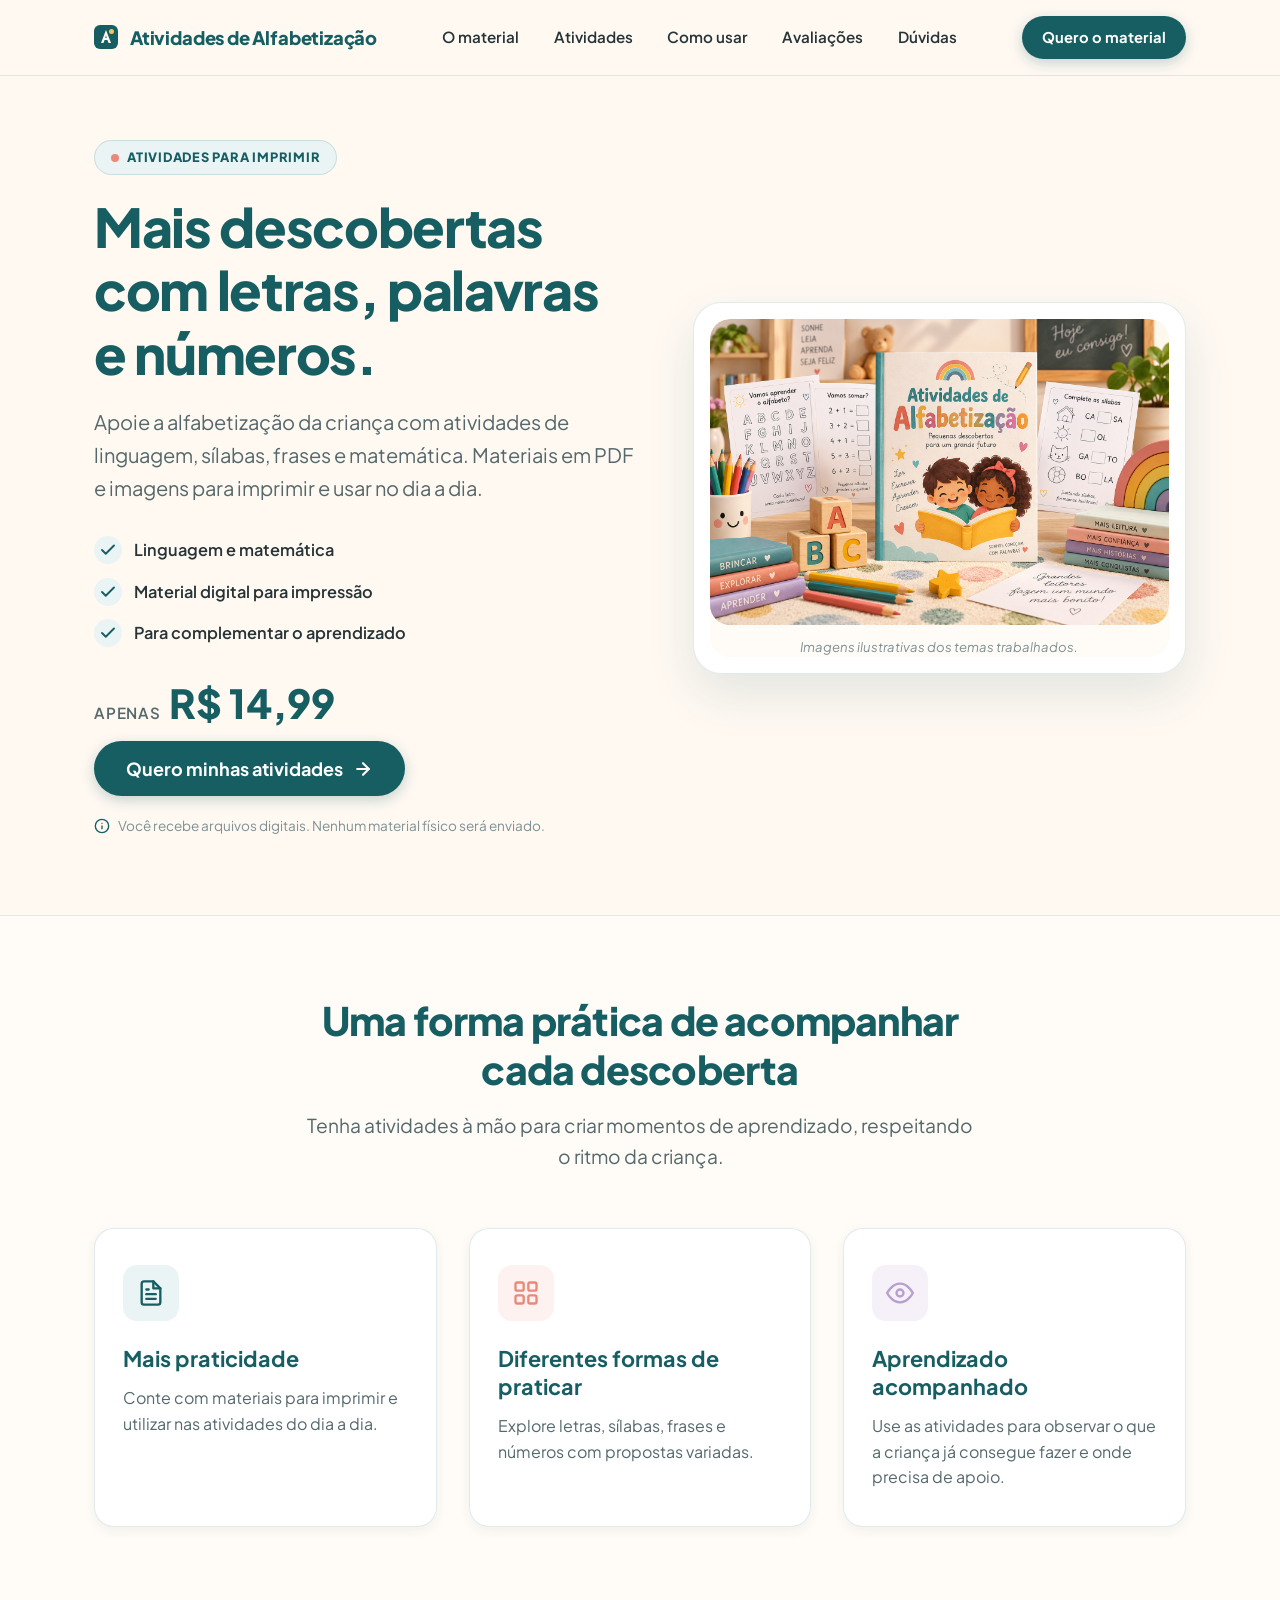
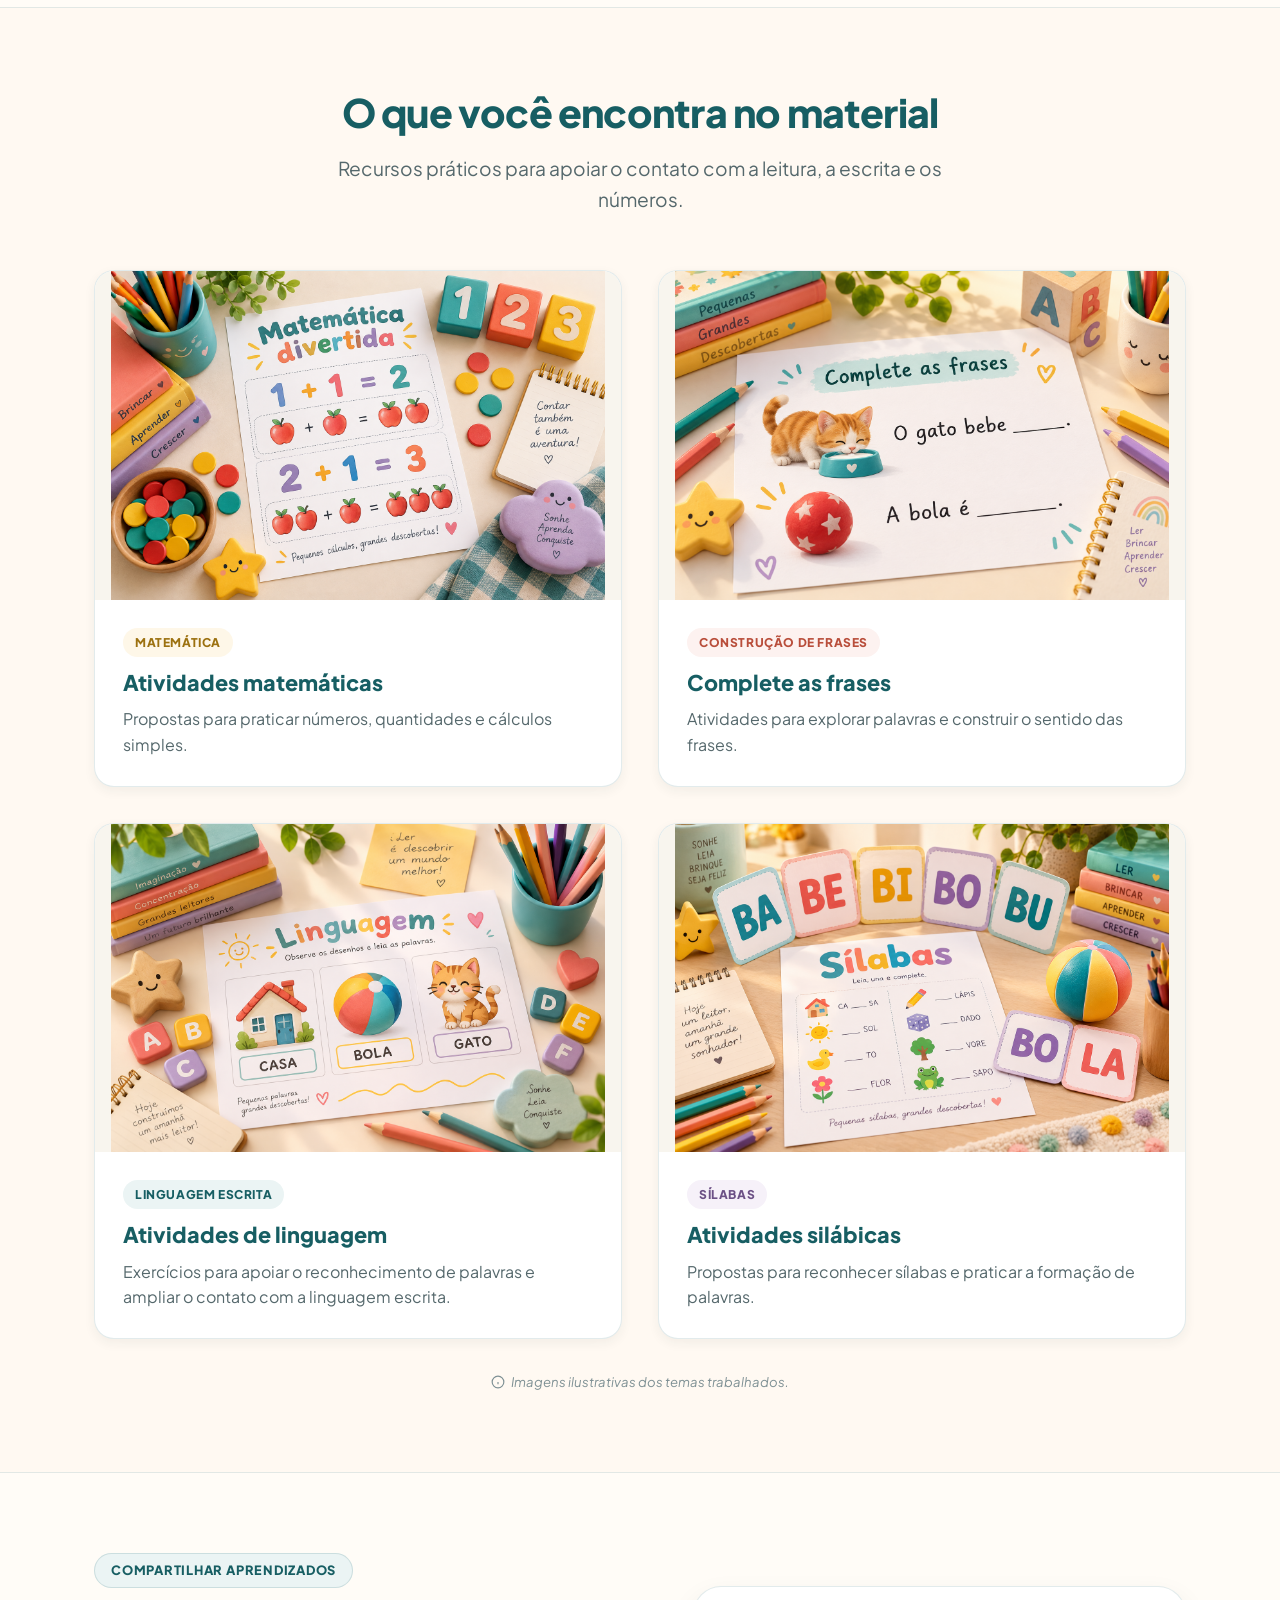
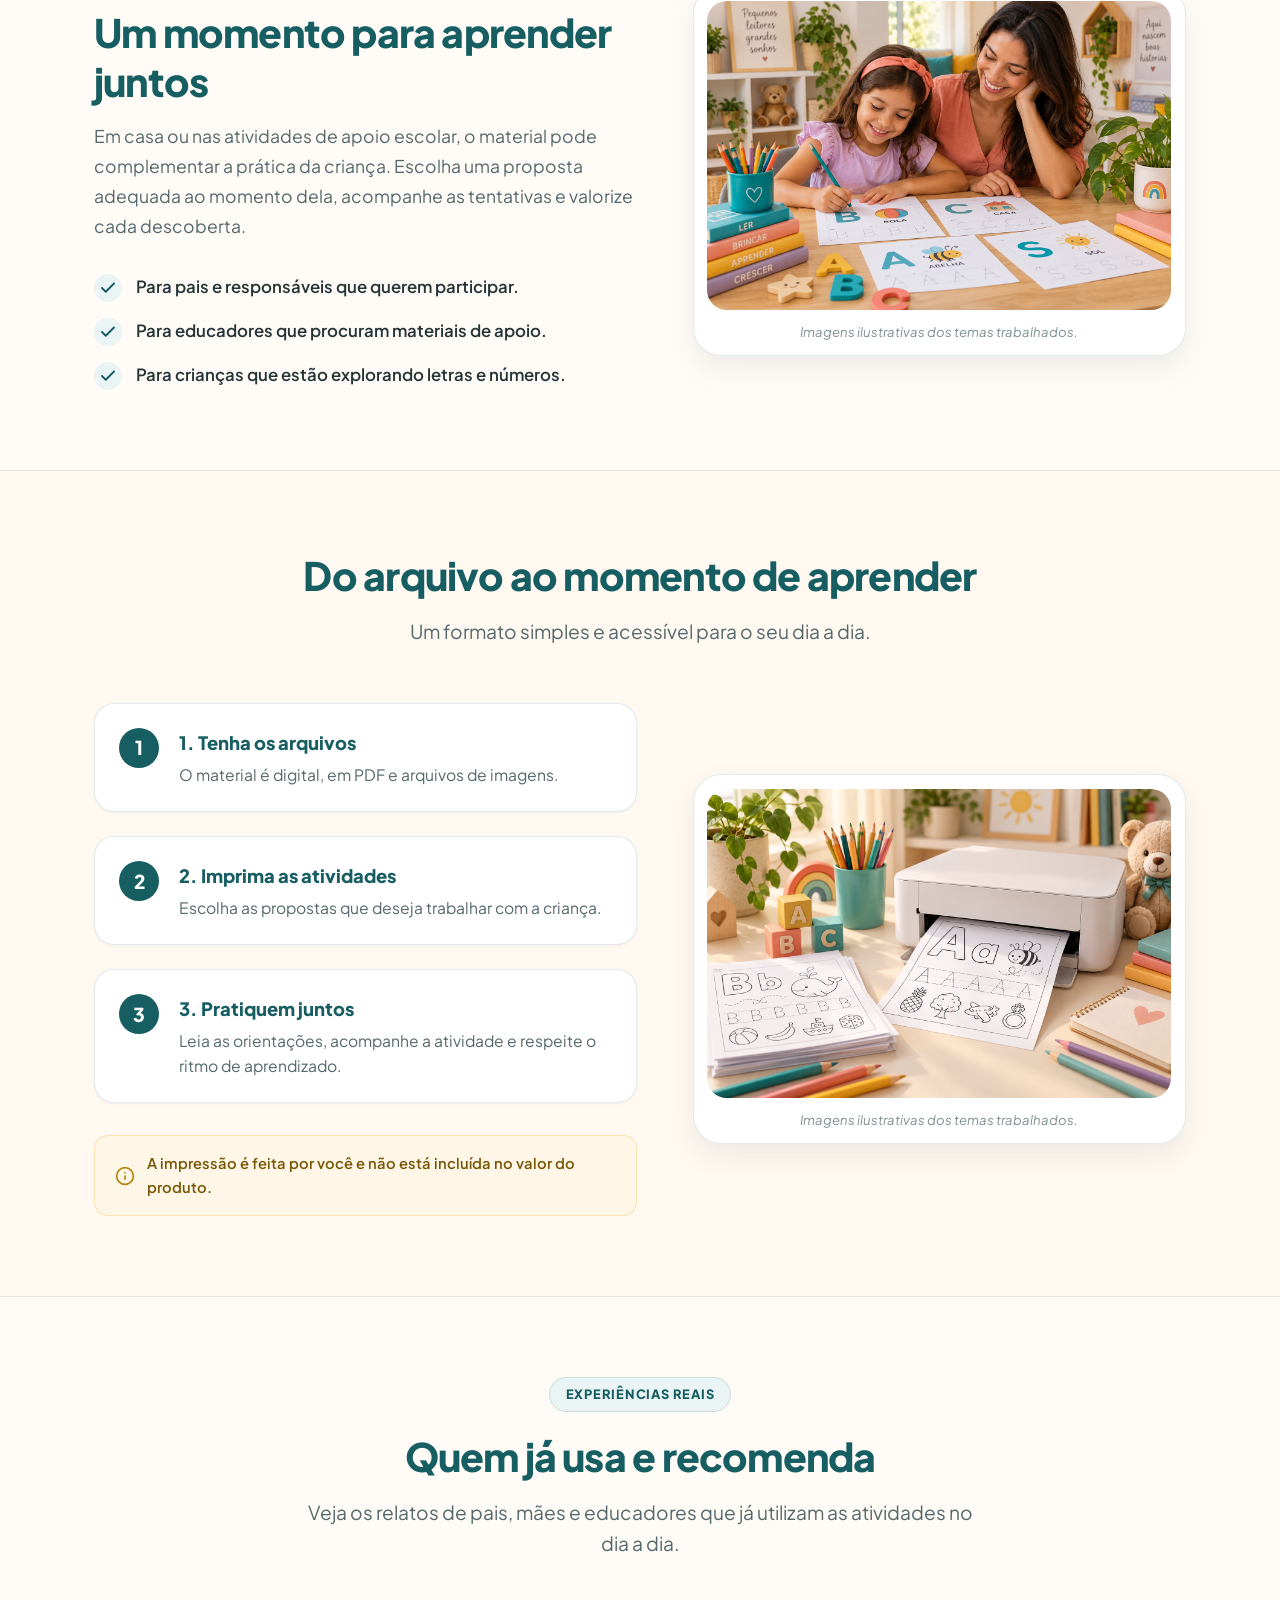
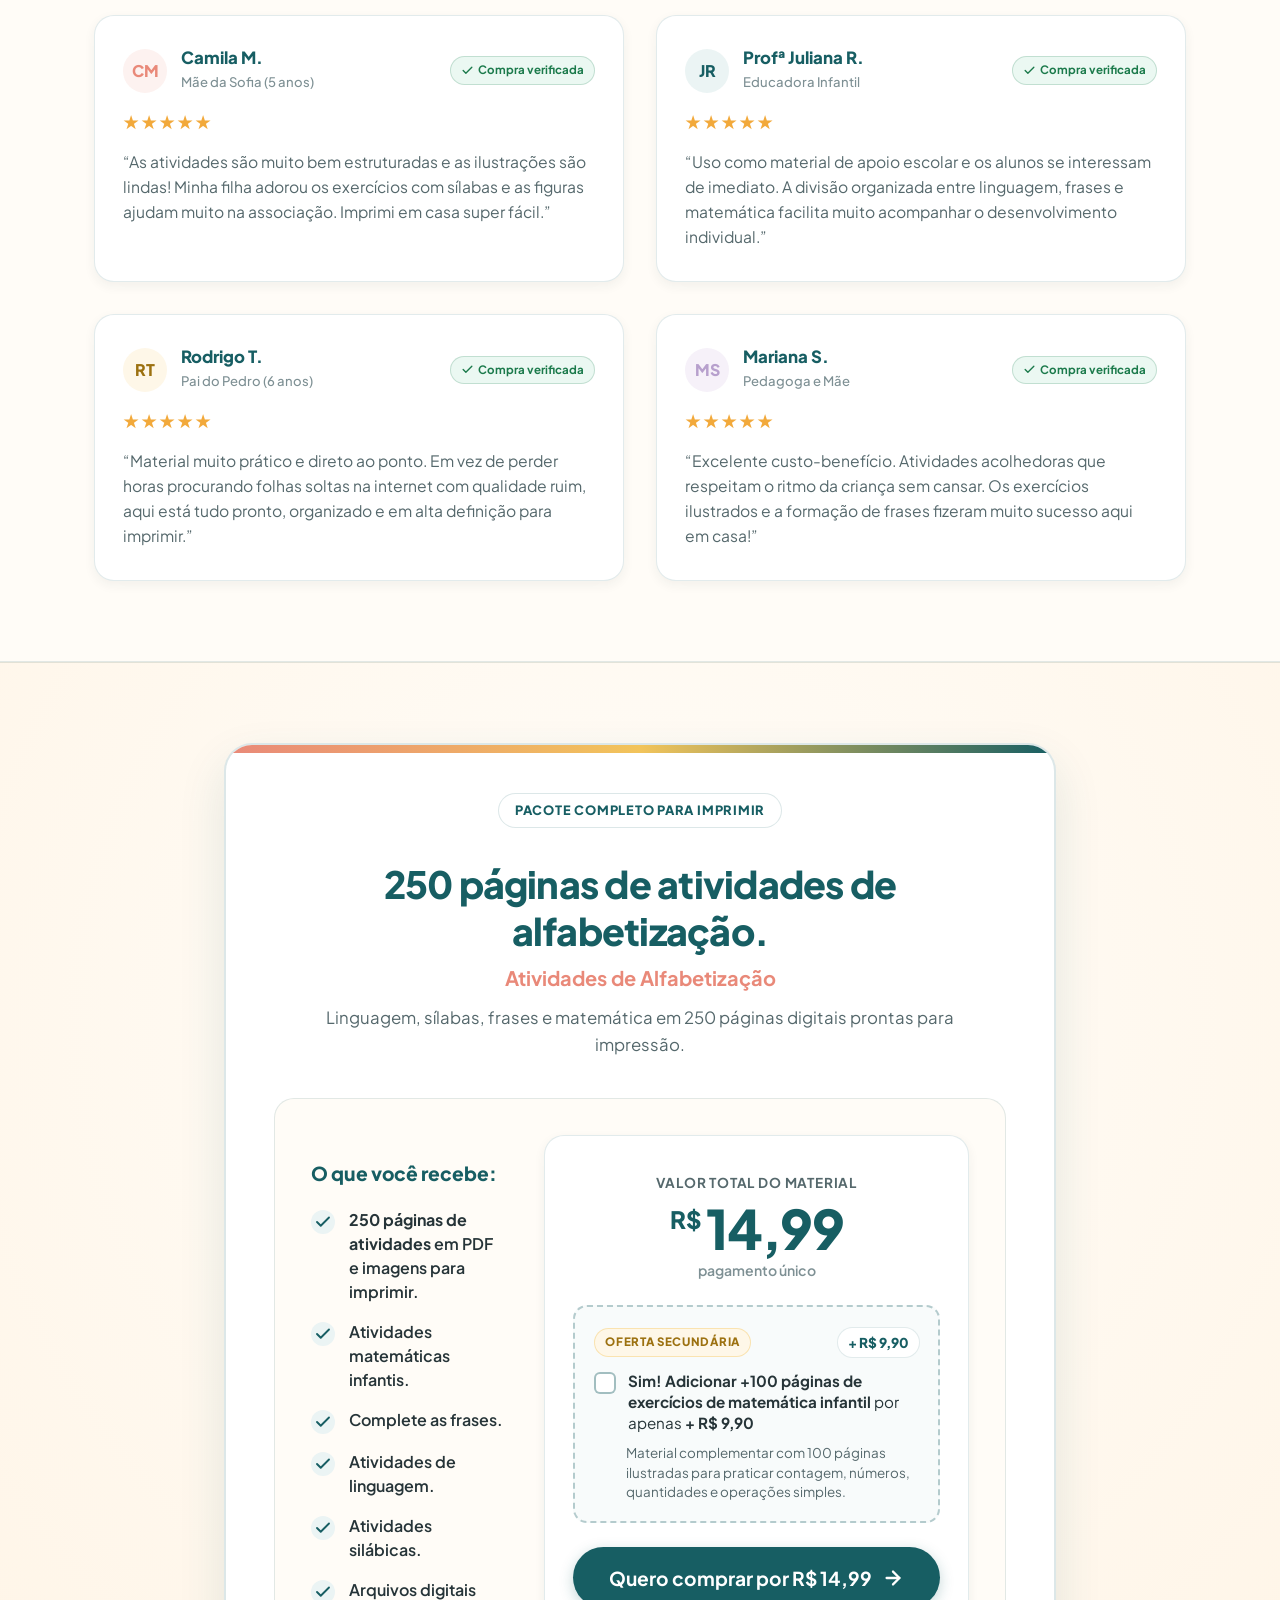
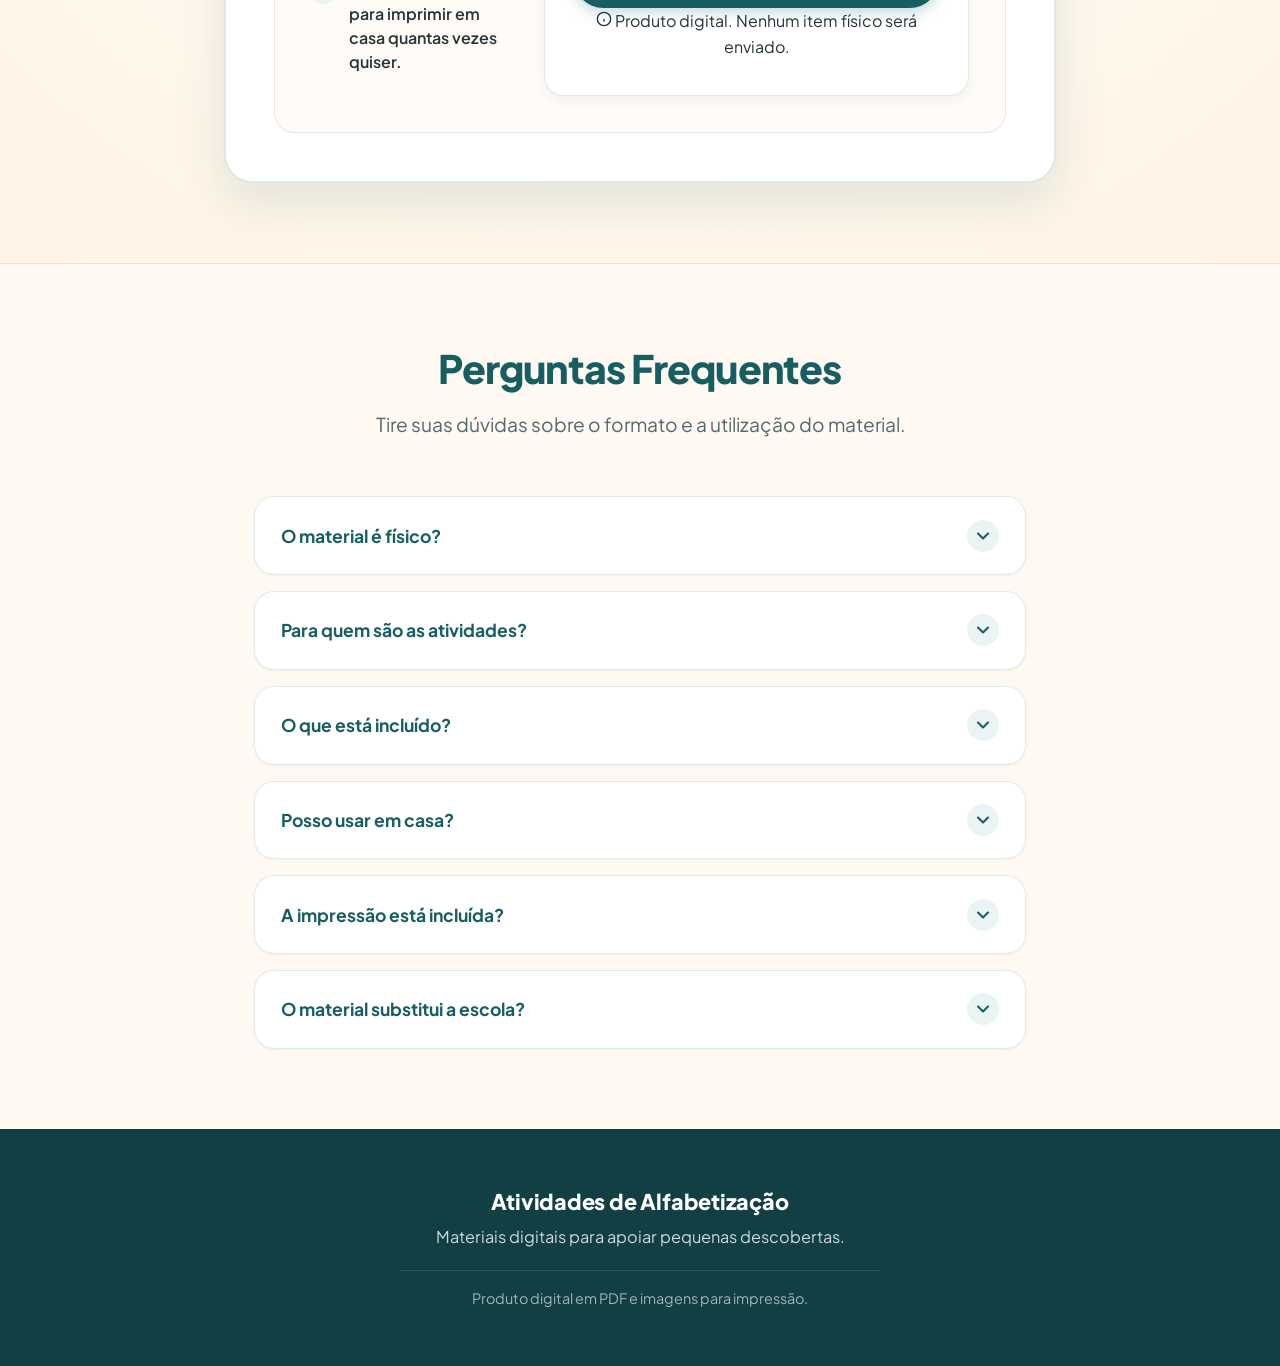
==== index.html @ 8a0f9a3d "feat: landing page completa de atividades de alfabetizacao" ====
<!DOCTYPE html>
<html lang="pt-BR">
<head>
  <meta charset="UTF-8">
  <meta name="viewport" content="width=device-width, initial-scale=1.0, viewport-fit=cover">
  <title>Atividades de Alfabetização | Linguagem e Matemática</title>
  <meta name="description" content="Atividades de linguagem, sílabas, frases e matemática em PDF e imagens para imprimir. Conheça o material por R$ 14,99.">
  
  <!-- Favicon -->
  <link rel="icon" type="image/svg+xml" href="favicon.svg">

  <!-- Open Graph -->
  <meta property="og:title" content="Atividades de Alfabetização | Linguagem e Matemática">
  <meta property="og:description" content="Atividades de linguagem, sílabas, frases e matemática em PDF e imagens para imprimir. Conheça o material por R$ 14,99.">
  <meta property="og:type" content="website">
  <meta property="og:image" content="./images/a8968fc6-f1da-4332-89d3-373856552319.png">
  <meta name="theme-color" content="#FFF9F2">

  <!-- Google Fonts: Plus Jakarta Sans -->
  <link rel="preconnect" href="https://fonts.googleapis.com">
  <link rel="preconnect" href="https://fonts.gstatic.com" crossorigin>
  <link href="https://fonts.googleapis.com/css2?family=Plus+Jakarta+Sans:wght@400;500;600;700;800&display=swap" rel="stylesheet">

  <!-- Stylesheet -->
  <link rel="stylesheet" href="styles.css">
</head>
<body>
  <!-- Link de Acessibilidade -->
  <a href="#conteudo-principal" class="skip-link">Pular para o conteúdo principal</a>

  <!-- 1. CABEÇALHO -->
  <header class="site-header" id="topo">
    <div class="container header-container">
      <a href="#topo" class="logo" aria-label="Atividades de Alfabetização - Início">
        <span class="logo-icon" aria-hidden="true">
          <svg width="24" height="24" viewBox="0 0 24 24" fill="none" xmlns="http://www.w3.org/2000/svg">
            <rect width="24" height="24" rx="6" fill="#175E63"/>
            <path d="M12 5L7 18H9.5L10.6 15H13.4L14.5 18H17L12 5ZM11.3 13L12 10.2L12.7 13H11.3Z" fill="#FFF9F2"/>
            <circle cx="17.5" cy="6.5" r="2.5" fill="#F2C45B"/>
          </svg>
        </span>
        <span class="logo-text">Atividades de Alfabetização</span>
      </a>

      <!-- Navegação Principal -->
      <nav class="main-nav" aria-label="Navegação principal">
        <ul class="nav-list">
          <li><a href="#o-material" class="nav-link">O material</a></li>
          <li><a href="#atividades" class="nav-link">Atividades</a></li>
          <li><a href="#como-usar" class="nav-link">Como usar</a></li>
          <li><a href="#avaliacoes" class="nav-link">Avaliações</a></li>
          <li><a href="#duvidas" class="nav-link">Dúvidas</a></li>
        </ul>
      </nav>

      <div class="header-action">
        <a href="#oferta" class="btn btn-primary btn-sm btn-header" id="btn-header-oferta">
          Quero o material
        </a>
      </div>
    </div>
  </header>

  <!-- CONTEÚDO PRINCIPAL -->
  <main id="conteudo-principal">

    <!-- 2. ABERTURA PRINCIPAL (HERO) -->
    <section class="hero-section" id="o-material" aria-labelledby="hero-title">
      <div class="container hero-container">
        
        <!-- Coluna de Texto -->
        <div class="hero-content">
          <div class="badge-tag">
            <span class="badge-dot" aria-hidden="true"></span>
            ATIVIDADES PARA IMPRIMIR
          </div>

          <h1 id="hero-title" class="hero-title">
            Mais descobertas com letras, palavras e números.
          </h1>

          <p class="hero-description">
            Apoie a alfabetização da criança com atividades de linguagem, sílabas, frases e matemática. Materiais em PDF e imagens para imprimir e usar no dia a dia.
          </p>

          <ul class="hero-highlights" aria-label="Destaques do material">
            <li class="highlight-item">
              <span class="highlight-icon" aria-hidden="true">
                <svg width="18" height="18" viewBox="0 0 24 24" fill="none" stroke="currentColor" stroke-width="2.5" stroke-linecap="round" stroke-linejoin="round">
                  <polyline points="20 6 9 17 4 12"></polyline>
                </svg>
              </span>
              <span>Linguagem e matemática</span>
            </li>
            <li class="highlight-item">
              <span class="highlight-icon" aria-hidden="true">
                <svg width="18" height="18" viewBox="0 0 24 24" fill="none" stroke="currentColor" stroke-width="2.5" stroke-linecap="round" stroke-linejoin="round">
                  <polyline points="20 6 9 17 4 12"></polyline>
                </svg>
              </span>
              <span>Material digital para impressão</span>
            </li>
            <li class="highlight-item">
              <span class="highlight-icon" aria-hidden="true">
                <svg width="18" height="18" viewBox="0 0 24 24" fill="none" stroke="currentColor" stroke-width="2.5" stroke-linecap="round" stroke-linejoin="round">
                  <polyline points="20 6 9 17 4 12"></polyline>
                </svg>
              </span>
              <span>Para complementar o aprendizado</span>
            </li>
          </ul>

          <div class="hero-cta-block">
            <div class="price-presentation">
              <span class="price-prefix">Apenas</span>
              <span class="price-value" aria-label="Preço: R$ 14,99">R$ 14,99</span>
            </div>

            <button type="button" class="btn btn-primary btn-lg btn-buy" id="btn-hero-buy" data-action="buy">
              <span>Quero minhas atividades</span>
              <svg width="20" height="20" viewBox="0 0 24 24" fill="none" stroke="currentColor" stroke-width="2.5" stroke-linecap="round" stroke-linejoin="round" aria-hidden="true">
                <line x1="5" y1="12" x2="19" y2="12"></line>
                <polyline points="12 5 19 12 12 19"></polyline>
              </svg>
            </button>

            <p class="hero-disclaimer">
              <svg width="16" height="16" viewBox="0 0 24 24" fill="none" stroke="currentColor" stroke-width="2" stroke-linecap="round" stroke-linejoin="round" aria-hidden="true">
                <circle cx="12" cy="12" r="10"></circle>
                <line x1="12" y1="16" x2="12" y2="12"></line>
                <line x1="12" y1="8" x2="12.01" y2="8"></line>
              </svg>
              <span>Você recebe arquivos digitais. Nenhum material físico será enviado.</span>
            </p>
          </div>
        </div>

        <!-- Coluna Visual / Imagem Principal -->
        <div class="hero-visual">
          <div class="hero-card-frame">
            <div class="decorative-blob blob-coral" aria-hidden="true"></div>
            <div class="decorative-blob blob-yellow" aria-hidden="true"></div>
            <figure class="hero-figure">
              <img 
                src="./images/a8968fc6-f1da-4332-89d3-373856552319.png" 
                alt="Apresentação do produto digital Atividades de Alfabetização com folhas impressas e livros educativos" 
                class="hero-img"
                id="img-hero-product"
                fetchpriority="high"
                loading="eager"
                width="800"
                height="533"
              >
              <figcaption class="image-caption">
                Imagens ilustrativas dos temas trabalhados.
              </figcaption>
            </figure>
          </div>
        </div>

      </div>
    </section>

    <!-- 3. BENEFÍCIOS -->
    <section class="section benefits-section" id="beneficios" aria-labelledby="benefits-title">
      <div class="container">
        
        <header class="section-header">
          <h2 id="benefits-title" class="section-title">
            Uma forma prática de acompanhar cada descoberta
          </h2>
          <p class="section-subtitle">
            Tenha atividades à mão para criar momentos de aprendizado, respeitando o ritmo da criança.
          </p>
        </header>

        <div class="benefits-grid">
          <!-- Card 1 -->
          <article class="benefit-card">
            <div class="benefit-icon-wrapper icon-teal" aria-hidden="true">
              <svg width="28" height="28" viewBox="0 0 24 24" fill="none" stroke="currentColor" stroke-width="2" stroke-linecap="round" stroke-linejoin="round">
                <path d="M14 2H6a2 2 0 0 0-2 2v16a2 2 0 0 0 2 2h12a2 2 0 0 0 2-2V8z"></path>
                <polyline points="14 2 14 8 20 8"></polyline>
                <line x1="16" y1="13" x2="8" y2="13"></line>
                <line x1="16" y1="17" x2="8" y2="17"></line>
                <polyline points="10 9 9 9 8 9"></polyline>
              </svg>
            </div>
            <h3 class="benefit-title">Mais praticidade</h3>
            <p class="benefit-text">
              Conte com materiais para imprimir e utilizar nas atividades do dia a dia.
            </p>
          </article>

          <!-- Card 2 -->
          <article class="benefit-card">
            <div class="benefit-icon-wrapper icon-coral" aria-hidden="true">
              <svg width="28" height="28" viewBox="0 0 24 24" fill="none" stroke="currentColor" stroke-width="2" stroke-linecap="round" stroke-linejoin="round">
                <rect x="3" y="3" width="7" height="7" rx="1.5"></rect>
                <rect x="14" y="3" width="7" height="7" rx="1.5"></rect>
                <rect x="14" y="14" width="7" height="7" rx="1.5"></rect>
                <rect x="3" y="14" width="7" height="7" rx="1.5"></rect>
              </svg>
            </div>
            <h3 class="benefit-title">Diferentes formas de praticar</h3>
            <p class="benefit-text">
              Explore letras, sílabas, frases e números com propostas variadas.
            </p>
          </article>

          <!-- Card 3 -->
          <article class="benefit-card">
            <div class="benefit-icon-wrapper icon-lavender" aria-hidden="true">
              <svg width="28" height="28" viewBox="0 0 24 24" fill="none" stroke="currentColor" stroke-width="2" stroke-linecap="round" stroke-linejoin="round">
                <path d="M1 12s4-8 11-8 11 8 11 8-4 8-11 8-11-8-11-8z"></path>
                <circle cx="12" cy="12" r="3"></circle>
              </svg>
            </div>
            <h3 class="benefit-title">Aprendizado acompanhado</h3>
            <p class="benefit-text">
              Use as atividades para observar o que a criança já consegue fazer e onde precisa de apoio.
            </p>
          </article>
        </div>

      </div>
    </section>

    <!-- 4. CONTEÚDO DO PRODUTO -->
    <section class="section content-section" id="atividades" aria-labelledby="content-title">
      <div class="container">
        
        <header class="section-header">
          <h2 id="content-title" class="section-title">
            O que você encontra no material
          </h2>
          <p class="section-subtitle">
            Recursos práticos para apoiar o contato com a leitura, a escrita e os números.
          </p>
        </header>

        <div class="content-grid">
          <!-- Card 1: Matemática -->
          <article class="content-card">
            <div class="content-image-wrapper">
              <img 
                src="./images/934cffbc-d47f-45a9-839f-bb436209f000.png" 
                alt="Exemplo ilustrativo de atividades matemáticas com somas simples e maçãs" 
                class="content-img"
                id="img-content-math"
                loading="lazy"
                decoding="async"
                width="600"
                height="400"
              >
            </div>
            <div class="content-body">
              <div class="content-tag tag-yellow">Matemática</div>
              <h3 class="content-card-title">Atividades matemáticas</h3>
              <p class="content-card-desc">
                Propostas para praticar números, quantidades e cálculos simples.
              </p>
            </div>
          </article>

          <!-- Card 2: Complete as frases -->
          <article class="content-card">
            <div class="content-image-wrapper">
              <img 
                src="./images/fbbab337-ca56-4a09-8812-75bbc17ad59f.png" 
                alt="Exemplo ilustrativo de atividades de complete as frases com ilustrações" 
                class="content-img"
                id="img-content-phrases"
                loading="lazy"
                decoding="async"
                width="600"
                height="400"
              >
            </div>
            <div class="content-body">
              <div class="content-tag tag-coral">Construção de frases</div>
              <h3 class="content-card-title">Complete as frases</h3>
              <p class="content-card-desc">
                Atividades para explorar palavras e construir o sentido das frases.
              </p>
            </div>
          </article>

          <!-- Card 3: Atividades de linguagem -->
          <article class="content-card">
            <div class="content-image-wrapper">
              <img 
                src="./images/528316e3-5e6f-40e3-8a64-11914c7b0f1c.png" 
                alt="Exemplo ilustrativo de atividades de linguagem relacionando palavras e figuras" 
                class="content-img"
                id="img-content-language"
                loading="lazy"
                decoding="async"
                width="600"
                height="400"
              >
            </div>
            <div class="content-body">
              <div class="content-tag tag-teal">Linguagem escrita</div>
              <h3 class="content-card-title">Atividades de linguagem</h3>
              <p class="content-card-desc">
                Exercícios para apoiar o reconhecimento de palavras e ampliar o contato com a linguagem escrita.
              </p>
            </div>
          </article>

          <!-- Card 4: Atividades silábicas -->
          <article class="content-card">
            <div class="content-image-wrapper">
              <img 
                src="./images/090501d1-2149-4633-92ef-483e128c5759.png" 
                alt="Exemplo ilustrativo de atividades com sílabas e formação de palavras" 
                class="content-img"
                id="img-content-syllables"
                loading="lazy"
                decoding="async"
                width="600"
                height="400"
              >
            </div>
            <div class="content-body">
              <div class="content-tag tag-lavender">Sílabas</div>
              <h3 class="content-card-title">Atividades silábicas</h3>
              <p class="content-card-desc">
                Propostas para reconhecer sílabas e praticar a formação de palavras.
              </p>
            </div>
          </article>
        </div>

        <div class="gallery-caption-wrapper">
          <p class="image-caption text-center">
            <svg width="14" height="14" viewBox="0 0 24 24" fill="none" stroke="currentColor" stroke-width="2" aria-hidden="true">
              <circle cx="12" cy="12" r="10"></circle>
              <line x1="12" y1="16" x2="12" y2="12"></line>
              <line x1="12" y1="8" x2="12.01" y2="8"></line>
            </svg>
            Imagens ilustrativas dos temas trabalhados.
          </p>
        </div>

      </div>
    </section>

    <!-- 5. USO NO DIA A DIA -->
    <section class="section daily-use-section" id="uso" aria-labelledby="daily-use-title">
      <div class="container daily-use-container">
        
        <!-- Coluna de Conteúdo -->
        <div class="daily-use-content">
          <div class="badge-tag">
            COMPARTILHAR APRENDIZADOS
          </div>

          <h2 id="daily-use-title" class="section-title">
            Um momento para aprender juntos
          </h2>

          <p class="daily-use-description">
            Em casa ou nas atividades de apoio escolar, o material pode complementar a prática da criança. Escolha uma proposta adequada ao momento dela, acompanhe as tentativas e valorize cada descoberta.
          </p>

          <ul class="audience-list" aria-label="Para quem é indicado">
            <li class="audience-item">
              <span class="audience-check" aria-hidden="true">
                <svg width="18" height="18" viewBox="0 0 24 24" fill="none" stroke="currentColor" stroke-width="2.5" stroke-linecap="round" stroke-linejoin="round">
                  <polyline points="20 6 9 17 4 12"></polyline>
                </svg>
              </span>
              <span>Para pais e responsáveis que querem participar.</span>
            </li>
            <li class="audience-item">
              <span class="audience-check" aria-hidden="true">
                <svg width="18" height="18" viewBox="0 0 24 24" fill="none" stroke="currentColor" stroke-width="2.5" stroke-linecap="round" stroke-linejoin="round">
                  <polyline points="20 6 9 17 4 12"></polyline>
                </svg>
              </span>
              <span>Para educadores que procuram materiais de apoio.</span>
            </li>
            <li class="audience-item">
              <span class="audience-check" aria-hidden="true">
                <svg width="18" height="18" viewBox="0 0 24 24" fill="none" stroke="currentColor" stroke-width="2.5" stroke-linecap="round" stroke-linejoin="round">
                  <polyline points="20 6 9 17 4 12"></polyline>
                </svg>
              </span>
              <span>Para crianças que estão explorando letras e números.</span>
            </li>
          </ul>
        </div>

        <!-- Coluna de Imagem / Família -->
        <div class="daily-use-visual">
          <div class="image-frame-rounded">
            <img 
              src="./images/25782d27-0903-446c-9da4-b5c77a4cf67f.png" 
              alt="Mãe e filha sentadas à mesa realizando atividades de alfabetização com lápis e papéis impressos" 
              class="rounded-cover-img"
              id="img-family-learning"
              loading="lazy"
              decoding="async"
              width="650"
              height="433"
            >
            <figcaption class="image-caption">
              Imagens ilustrativas dos temas trabalhados.
            </figcaption>
          </div>
        </div>

      </div>
    </section>

    <!-- 6. COMO USAR -->
    <section class="section how-to-use-section" id="como-usar" aria-labelledby="how-title">
      <div class="container">
        
        <header class="section-header">
          <h2 id="how-title" class="section-title">
            Do arquivo ao momento de aprender
          </h2>
          <p class="section-subtitle">
            Um formato simples e acessível para o seu dia a dia.
          </p>
        </header>

        <div class="how-to-use-layout">
          
          <!-- Lista de Passos -->
          <div class="steps-container">
            <ol class="steps-list">
              <!-- Passo 1 -->
              <li class="step-card">
                <div class="step-number-badge" aria-hidden="true">1</div>
                <div class="step-info">
                  <h3 class="step-title">1. Tenha os arquivos</h3>
                  <p class="step-desc">
                    O material é digital, em PDF e arquivos de imagens.
                  </p>
                </div>
              </li>

              <!-- Passo 2 -->
              <li class="step-card">
                <div class="step-number-badge" aria-hidden="true">2</div>
                <div class="step-info">
                  <h3 class="step-title">2. Imprima as atividades</h3>
                  <p class="step-desc">
                    Escolha as propostas que deseja trabalhar com a criança.
                  </p>
                </div>
              </li>

              <!-- Passo 3 -->
              <li class="step-card">
                <div class="step-number-badge" aria-hidden="true">3</div>
                <div class="step-info">
                  <h3 class="step-title">3. Pratiquem juntos</h3>
                  <p class="step-desc">
                    Leia as orientações, acompanhe a atividade e respeite o ritmo de aprendizado.
                  </p>
                </div>
              </li>
            </ol>

            <div class="print-disclaimer-box">
              <svg width="20" height="20" viewBox="0 0 24 24" fill="none" stroke="currentColor" stroke-width="2" stroke-linecap="round" stroke-linejoin="round" aria-hidden="true">
                <circle cx="12" cy="12" r="10"></circle>
                <line x1="12" y1="16" x2="12" y2="12"></line>
                <line x1="12" y1="8" x2="12.01" y2="8"></line>
              </svg>
              <span>A impressão é feita por você e não está incluída no valor do produto.</span>
            </div>
          </div>

          <!-- Imagem da Impressão em Casa -->
          <div class="how-visual">
            <div class="image-frame-rounded">
              <img 
                src="./images/082cd862-de89-444a-bf79-ee8464ae2d4b.png" 
                alt="Impressora doméstica imprimindo atividades de alfabetização com letras e ilustrações" 
                class="rounded-cover-img"
                id="img-home-printing"
                loading="lazy"
                decoding="async"
                width="650"
                height="433"
              >
              <figcaption class="image-caption">
                Imagens ilustrativas dos temas trabalhados.
              </figcaption>
            </div>
          </div>

        </div>

      </div>
    </section>

    <!-- 6.5 AVALIAÇÕES E COMENTÁRIOS POSITIVOS -->
    <section class="section testimonials-section" id="avaliacoes" aria-labelledby="testimonials-title">
      <div class="container">
        
        <header class="section-header">
          <div class="badge-tag">
            EXPERIÊNCIAS REAIS
          </div>
          <h2 id="testimonials-title" class="section-title">
            Quem já usa e recomenda
          </h2>
          <p class="section-subtitle">
            Veja os relatos de pais, mães e educadores que já utilizam as atividades no dia a dia.
          </p>
        </header>

        <div class="testimonials-grid">
          <!-- Avaliação 1 -->
          <article class="testimonial-card">
            <div class="testimonial-header">
              <div class="testimonial-avatar avatar-coral" aria-hidden="true">CM</div>
              <div class="testimonial-author-info">
                <h3 class="testimonial-name">Camila M.</h3>
                <span class="testimonial-role">Mãe da Sofia (5 anos)</span>
              </div>
              <div class="verified-badge">
                <svg width="13" height="13" viewBox="0 0 24 24" fill="none" stroke="currentColor" stroke-width="2.5" stroke-linecap="round" stroke-linejoin="round" aria-hidden="true">
                  <polyline points="20 6 9 17 4 12"></polyline>
                </svg>
                <span>Compra verificada</span>
              </div>
            </div>
            <div class="testimonial-stars" aria-label="Avaliação: 5 de 5 estrelas">
              ★★★★★
            </div>
            <p class="testimonial-quote">
              “As atividades são muito bem estruturadas e as ilustrações são lindas! Minha filha adorou os exercícios com sílabas e as figuras ajudam muito na associação. Imprimi em casa super fácil.”
            </p>
          </article>

          <!-- Avaliação 2 -->
          <article class="testimonial-card">
            <div class="testimonial-header">
              <div class="testimonial-avatar avatar-teal" aria-hidden="true">JR</div>
              <div class="testimonial-author-info">
                <h3 class="testimonial-name">Profª Juliana R.</h3>
                <span class="testimonial-role">Educadora Infantil</span>
              </div>
              <div class="verified-badge">
                <svg width="13" height="13" viewBox="0 0 24 24" fill="none" stroke="currentColor" stroke-width="2.5" stroke-linecap="round" stroke-linejoin="round" aria-hidden="true">
                  <polyline points="20 6 9 17 4 12"></polyline>
                </svg>
                <span>Compra verificada</span>
              </div>
            </div>
            <div class="testimonial-stars" aria-label="Avaliação: 5 de 5 estrelas">
              ★★★★★
            </div>
            <p class="testimonial-quote">
              “Uso como material de apoio escolar e os alunos se interessam de imediato. A divisão organizada entre linguagem, frases e matemática facilita muito acompanhar o desenvolvimento individual.”
            </p>
          </article>

          <!-- Avaliação 3 -->
          <article class="testimonial-card">
            <div class="testimonial-header">
              <div class="testimonial-avatar avatar-yellow" aria-hidden="true">RT</div>
              <div class="testimonial-author-info">
                <h3 class="testimonial-name">Rodrigo T.</h3>
                <span class="testimonial-role">Pai do Pedro (6 anos)</span>
              </div>
              <div class="verified-badge">
                <svg width="13" height="13" viewBox="0 0 24 24" fill="none" stroke="currentColor" stroke-width="2.5" stroke-linecap="round" stroke-linejoin="round" aria-hidden="true">
                  <polyline points="20 6 9 17 4 12"></polyline>
                </svg>
                <span>Compra verificada</span>
              </div>
            </div>
            <div class="testimonial-stars" aria-label="Avaliação: 5 de 5 estrelas">
              ★★★★★
            </div>
            <p class="testimonial-quote">
              “Material muito prático e direto ao ponto. Em vez de perder horas procurando folhas soltas na internet com qualidade ruim, aqui está tudo pronto, organizado e em alta definição para imprimir.”
            </p>
          </article>

          <!-- Avaliação 4 -->
          <article class="testimonial-card">
            <div class="testimonial-header">
              <div class="testimonial-avatar avatar-lavender" aria-hidden="true">MS</div>
              <div class="testimonial-author-info">
                <h3 class="testimonial-name">Mariana S.</h3>
                <span class="testimonial-role">Pedagoga e Mãe</span>
              </div>
              <div class="verified-badge">
                <svg width="13" height="13" viewBox="0 0 24 24" fill="none" stroke="currentColor" stroke-width="2.5" stroke-linecap="round" stroke-linejoin="round" aria-hidden="true">
                  <polyline points="20 6 9 17 4 12"></polyline>
                </svg>
                <span>Compra verificada</span>
              </div>
            </div>
            <div class="testimonial-stars" aria-label="Avaliação: 5 de 5 estrelas">
              ★★★★★
            </div>
            <p class="testimonial-quote">
              “Excelente custo-benefício. Atividades acolhedoras que respeitam o ritmo da criança sem cansar. Os exercícios ilustrados e a formação de frases fizeram muito sucesso aqui em casa!”
            </p>
          </article>
        </div>

      </div>
    </section>

    <!-- 7. OFERTA -->
    <section class="section offer-section" id="oferta" aria-labelledby="offer-title">
      <div class="container offer-container">
        
        <div class="offer-card" id="card-oferta-principal">
          
          <div class="offer-header">
            <div class="badge-tag badge-tag-light">
              PACOTE COMPLETO PARA IMPRIMIR
            </div>
            <h2 id="offer-title" class="offer-title">
              250 páginas de atividades de alfabetização.
            </h2>
            <div class="offer-product-name">
              Atividades de Alfabetização
            </div>
            <p class="offer-summary">
              Linguagem, sílabas, frases e matemática em 250 páginas digitais prontas para impressão.
            </p>
          </div>

          <div class="offer-body">
            
            <div class="offer-features">
              <h3 class="features-heading">O que você recebe:</h3>
              <ul class="features-list" aria-label="Conteúdo do pacote">
                <li class="feature-item">
                  <span class="feature-icon" aria-hidden="true">
                    <svg width="18" height="18" viewBox="0 0 24 24" fill="none" stroke="currentColor" stroke-width="2.5" stroke-linecap="round" stroke-linejoin="round">
                      <polyline points="20 6 9 17 4 12"></polyline>
                    </svg>
                  </span>
                  <span><strong>250 páginas de atividades</strong> em PDF e imagens para imprimir.</span>
                </li>
                <li class="feature-item">
                  <span class="feature-icon" aria-hidden="true">
                    <svg width="18" height="18" viewBox="0 0 24 24" fill="none" stroke="currentColor" stroke-width="2.5" stroke-linecap="round" stroke-linejoin="round">
                      <polyline points="20 6 9 17 4 12"></polyline>
                    </svg>
                  </span>
                  <span>Atividades matemáticas infantis.</span>
                </li>
                <li class="feature-item">
                  <span class="feature-icon" aria-hidden="true">
                    <svg width="18" height="18" viewBox="0 0 24 24" fill="none" stroke="currentColor" stroke-width="2.5" stroke-linecap="round" stroke-linejoin="round">
                      <polyline points="20 6 9 17 4 12"></polyline>
                    </svg>
                  </span>
                  <span>Complete as frases.</span>
                </li>
                <li class="feature-item">
                  <span class="feature-icon" aria-hidden="true">
                    <svg width="18" height="18" viewBox="0 0 24 24" fill="none" stroke="currentColor" stroke-width="2.5" stroke-linecap="round" stroke-linejoin="round">
                      <polyline points="20 6 9 17 4 12"></polyline>
                    </svg>
                  </span>
                  <span>Atividades de linguagem.</span>
                </li>
                <li class="feature-item">
                  <span class="feature-icon" aria-hidden="true">
                    <svg width="18" height="18" viewBox="0 0 24 24" fill="none" stroke="currentColor" stroke-width="2.5" stroke-linecap="round" stroke-linejoin="round">
                      <polyline points="20 6 9 17 4 12"></polyline>
                    </svg>
                  </span>
                  <span>Atividades silábicas.</span>
                </li>
                <li class="feature-item">
                  <span class="feature-icon" aria-hidden="true">
                    <svg width="18" height="18" viewBox="0 0 24 24" fill="none" stroke="currentColor" stroke-width="2.5" stroke-linecap="round" stroke-linejoin="round">
                      <polyline points="20 6 9 17 4 12"></polyline>
                    </svg>
                  </span>
                  <span>Arquivos digitais para imprimir em casa quantas vezes quiser.</span>
                </li>
              </ul>
            </div>

            <div class="offer-pricing-box">
              <div class="pricing-label" id="pricing-label-text">Valor total do material</div>
              <div class="pricing-main">
                <span class="pricing-currency">R$</span>
                <span class="pricing-amount" id="pricing-amount-display">14,99</span>
              </div>
              <div class="pricing-sub" id="pricing-sub-display">pagamento único</div>

              <!-- ORDER BUMP: OFERTA SECUNDÁRIA -->
              <div class="order-bump-card" id="order-bump-box">
                <div class="order-bump-header">
                  <span class="order-bump-badge">OFERTA SECUNDÁRIA</span>
                  <span class="order-bump-price-tag">+ R$ 9,90</span>
                </div>
                <label class="order-bump-label" for="bump-checkbox">
                  <input type="checkbox" id="bump-checkbox" class="order-bump-checkbox" aria-label="Adicionar 100 páginas de exercícios de matemática infantil">
                  <span class="order-bump-custom-check" aria-hidden="true">
                    <svg width="14" height="14" viewBox="0 0 24 24" fill="none" stroke="currentColor" stroke-width="3" stroke-linecap="round" stroke-linejoin="round">
                      <polyline points="20 6 9 17 4 12"></polyline>
                    </svg>
                  </span>
                  <span class="order-bump-title">
                    <strong>Sim! Adicionar +100 páginas de exercícios de matemática infantil</strong> por apenas <strong>+ R$ 9,90</strong>
                  </span>
                </label>
                <p class="order-bump-desc">
                  Material complementar com 100 páginas ilustradas para praticar contagem, números, quantidades e operações simples.
                </p>
              </div>

              <button type="button" class="btn btn-primary btn-xl btn-buy btn-offer-cta" id="btn-offer-buy" data-action="buy">
                <span id="btn-offer-label">Quero comprar por R$ 14,99</span>
                <svg width="22" height="22" viewBox="0 0 24 24" fill="none" stroke="currentColor" stroke-width="2.5" stroke-linecap="round" stroke-linejoin="round" aria-hidden="true">
                  <line x1="5" y1="12" x2="19" y2="12"></line>
                  <polyline points="12 5 19 12 12 19"></polyline>
                </svg>
              </button>

              <div class="order-bump-feedback" id="order-bump-feedback" hidden>
                <span>✨ Inclui: 250 págs Alfabetização + 100 págs Matemática Infantil (Total: 350 págs)</span>
              </div>

              <p class="offer-disclaimer">
                <svg width="16" height="16" viewBox="0 0 24 24" fill="none" stroke="currentColor" stroke-width="2" aria-hidden="true">
                  <circle cx="12" cy="12" r="10"></circle>
                  <line x1="12" y1="16" x2="12" y2="12"></line>
                  <line x1="12" y1="8" x2="12.01" y2="8"></line>
                </svg>
                <span>Produto digital. Nenhum item físico será enviado.</span>
              </p>
            </div>

          </div>

        </div>

      </div>
    </section>

    <!-- 8. PERGUNTAS FREQUENTES (FAQ) -->
    <section class="section faq-section" id="duvidas" aria-labelledby="faq-title">
      <div class="container faq-container">
        
        <header class="section-header">
          <h2 id="faq-title" class="section-title">
            Perguntas Frequentes
          </h2>
          <p class="section-subtitle">
            Tire suas dúvidas sobre o formato e a utilização do material.
          </p>
        </header>

        <div class="accordion" id="faq-accordion" role="region" aria-label="Lista de perguntas frequentes">
          
          <!-- Item 1 -->
          <div class="accordion-item">
            <h3 class="accordion-header">
              <button 
                type="button" 
                class="accordion-trigger" 
                id="accordion-trigger-1" 
                aria-expanded="false" 
                aria-controls="accordion-panel-1"
              >
                <span class="accordion-question">O material é físico?</span>
                <span class="accordion-icon" aria-hidden="true">
                  <svg width="20" height="20" viewBox="0 0 24 24" fill="none" stroke="currentColor" stroke-width="2.5" stroke-linecap="round" stroke-linejoin="round">
                    <polyline points="6 9 12 15 18 9"></polyline>
                  </svg>
                </span>
              </button>
            </h3>
            <div 
              class="accordion-panel" 
              id="accordion-panel-1" 
              role="region" 
              aria-labelledby="accordion-trigger-1" 
              hidden
            >
              <div class="accordion-content">
                <p>Não. O produto é digital, composto por arquivos em PDF e imagens para impressão.</p>
              </div>
            </div>
          </div>

          <!-- Item 2 -->
          <div class="accordion-item">
            <h3 class="accordion-header">
              <button 
                type="button" 
                class="accordion-trigger" 
                id="accordion-trigger-2" 
                aria-expanded="false" 
                aria-controls="accordion-panel-2"
              >
                <span class="accordion-question">Para quem são as atividades?</span>
                <span class="accordion-icon" aria-hidden="true">
                  <svg width="20" height="20" viewBox="0 0 24 24" fill="none" stroke="currentColor" stroke-width="2.5" stroke-linecap="round" stroke-linejoin="round">
                    <polyline points="6 9 12 15 18 9"></polyline>
                  </svg>
                </span>
              </button>
            </h3>
            <div 
              class="accordion-panel" 
              id="accordion-panel-2" 
              role="region" 
              aria-labelledby="accordion-trigger-2" 
              hidden
            >
              <div class="accordion-content">
                <p>Para crianças em processo de alfabetização, com propostas de linguagem e matemática. Um adulto pode selecionar as atividades mais adequadas ao momento da criança.</p>
              </div>
            </div>
          </div>

          <!-- Item 3 -->
          <div class="accordion-item">
            <h3 class="accordion-header">
              <button 
                type="button" 
                class="accordion-trigger" 
                id="accordion-trigger-3" 
                aria-expanded="false" 
                aria-controls="accordion-panel-3"
              >
                <span class="accordion-question">O que está incluído?</span>
                <span class="accordion-icon" aria-hidden="true">
                  <svg width="20" height="20" viewBox="0 0 24 24" fill="none" stroke="currentColor" stroke-width="2.5" stroke-linecap="round" stroke-linejoin="round">
                    <polyline points="6 9 12 15 18 9"></polyline>
                  </svg>
                </span>
              </button>
            </h3>
            <div 
              class="accordion-panel" 
              id="accordion-panel-3" 
              role="region" 
              aria-labelledby="accordion-trigger-3" 
              hidden
            >
              <div class="accordion-content">
                <p>Atividades matemáticas infantis, complete as frases, atividades de linguagem e atividades silábicas, em arquivos digitais.</p>
              </div>
            </div>
          </div>

          <!-- Item 4 -->
          <div class="accordion-item">
            <h3 class="accordion-header">
              <button 
                type="button" 
                class="accordion-trigger" 
                id="accordion-trigger-4" 
                aria-expanded="false" 
                aria-controls="accordion-panel-4"
              >
                <span class="accordion-question">Posso usar em casa?</span>
                <span class="accordion-icon" aria-hidden="true">
                  <svg width="20" height="20" viewBox="0 0 24 24" fill="none" stroke="currentColor" stroke-width="2.5" stroke-linecap="round" stroke-linejoin="round">
                    <polyline points="6 9 12 15 18 9"></polyline>
                  </svg>
                </span>
              </button>
            </h3>
            <div 
              class="accordion-panel" 
              id="accordion-panel-4" 
              role="region" 
              aria-labelledby="accordion-trigger-4" 
              hidden
            >
              <div class="accordion-content">
                <p>Sim. Pais e responsáveis podem utilizar as atividades para complementar a prática e acompanhar o aprendizado da criança.</p>
              </div>
            </div>
          </div>

          <!-- Item 5 -->
          <div class="accordion-item">
            <h3 class="accordion-header">
              <button 
                type="button" 
                class="accordion-trigger" 
                id="accordion-trigger-5" 
                aria-expanded="false" 
                aria-controls="accordion-panel-5"
              >
                <span class="accordion-question">A impressão está incluída?</span>
                <span class="accordion-icon" aria-hidden="true">
                  <svg width="20" height="20" viewBox="0 0 24 24" fill="none" stroke="currentColor" stroke-width="2.5" stroke-linecap="round" stroke-linejoin="round">
                    <polyline points="6 9 12 15 18 9"></polyline>
                  </svg>
                </span>
              </button>
            </h3>
            <div 
              class="accordion-panel" 
              id="accordion-panel-5" 
              role="region" 
              aria-labelledby="accordion-trigger-5" 
              hidden
            >
              <div class="accordion-content">
                <p>Não. Você recebe os arquivos digitais e realiza a impressão.</p>
              </div>
            </div>
          </div>

          <!-- Item 6 -->
          <div class="accordion-item">
            <h3 class="accordion-header">
              <button 
                type="button" 
                class="accordion-trigger" 
                id="accordion-trigger-6" 
                aria-expanded="false" 
                aria-controls="accordion-panel-6"
              >
                <span class="accordion-question">O material substitui a escola?</span>
                <span class="accordion-icon" aria-hidden="true">
                  <svg width="20" height="20" viewBox="0 0 24 24" fill="none" stroke="currentColor" stroke-width="2.5" stroke-linecap="round" stroke-linejoin="round">
                    <polyline points="6 9 12 15 18 9"></polyline>
                  </svg>
                </span>
              </button>
            </h3>
            <div 
              class="accordion-panel" 
              id="accordion-panel-6" 
              role="region" 
              aria-labelledby="accordion-trigger-6" 
              hidden
            >
              <div class="accordion-content">
                <p>Não. É um recurso complementar para apoiar a prática e os momentos de aprendizado.</p>
              </div>
            </div>
          </div>

        </div>

      </div>
    </section>

  </main>

  <!-- 9. RODAPÉ -->
  <footer class="site-footer">
    <div class="container footer-container">
      <div class="footer-brand">
        <div class="footer-title">Atividades de Alfabetização</div>
        <p class="footer-tagline">Materiais digitais para apoiar pequenas descobertas.</p>
      </div>
      <div class="footer-info">
        <p>Produto digital em PDF e imagens para impressão.</p>
      </div>
    </div>
  </footer>

  <!-- 10. BARRA FIXA INFERIOR NO CELULAR -->
  <aside class="mobile-sticky-bar" id="mobile-sticky-bar" aria-label="Compra rápida no celular">
    <div class="mobile-sticky-container">
      <div class="mobile-sticky-price">
        <span class="mobile-price-tag">Valor</span>
        <span class="mobile-price-number">R$ 14,99</span>
      </div>
      <button type="button" class="btn btn-primary btn-mobile-cta btn-buy" id="btn-mobile-buy" data-action="buy">
        <span>Quero o material</span>
        <svg width="18" height="18" viewBox="0 0 24 24" fill="none" stroke="currentColor" stroke-width="2.5" stroke-linecap="round" stroke-linejoin="round" aria-hidden="true">
          <line x1="5" y1="12" x2="19" y2="12"></line>
          <polyline points="12 5 19 12 12 19"></polyline>
        </svg>
      </button>
    </div>
  </aside>

  <!-- MODAL INFORMATIVO: AVISO DE CONFIGURAÇÃO DO CHECKOUT -->
  <div 
    class="modal-backdrop" 
    id="checkout-modal" 
    role="dialog" 
    aria-modal="true" 
    aria-labelledby="modal-title" 
    aria-describedby="modal-desc" 
    hidden
  >
    <div class="modal-card">
      <div class="modal-header">
        <div class="modal-icon-badge" aria-hidden="true">
          <svg width="24" height="24" viewBox="0 0 24 24" fill="none" stroke="currentColor" stroke-width="2" stroke-linecap="round" stroke-linejoin="round">
            <circle cx="12" cy="12" r="10"></circle>
            <line x1="12" y1="8" x2="12" y2="12"></line>
            <line x1="12" y1="16" x2="12.01" y2="16"></line>
          </svg>
        </div>
        <h3 id="modal-title" class="modal-title">Link de Compra Pendente</h3>
        <button type="button" class="modal-close-btn" id="modal-close-btn" aria-label="Fechar modal">
          <svg width="20" height="20" viewBox="0 0 24 24" fill="none" stroke="currentColor" stroke-width="2" stroke-linecap="round" stroke-linejoin="round">
            <line x1="18" y1="6" x2="6" y2="18"></line>
            <line x1="6" y1="6" x2="18" y2="18"></line>
          </svg>
        </button>
      </div>
      <div class="modal-body" id="modal-desc">
        <p>
          O link de compra ainda está com o valor padrão <code>COLE_SEU_LINK_DE_COMPRA_AQUI</code>.
        </p>
        <p>
          Para conectar o seu checkout real (Kiwify, Hotmart, Eduzz, etc.), abra o arquivo <strong>config.js</strong> e atualize o campo <code>CHECKOUT_URL</code> com o endereço da sua página de pagamento.
        </p>
      </div>
      <div class="modal-footer">
        <button type="button" class="btn btn-secondary" id="modal-action-ok">Entendido</button>
      </div>
    </div>
  </div>

  <!-- Scripts -->
  <script src="config.js"></script>
  <script src="app.js"></script>
</body>
</html>
---- styles.css ----
/* ==========================================================================
   DESIGN SYSTEM & VARIÁVEIS CSS
   Produto: Atividades de Alfabetização
   ========================================================================== */

:root {
  /* Paleta Principal */
  --color-cream: #FFF9F2;
  --color-cream-light: #FFFCF7;
  --color-cream-dark: #F5EEE2;
  
  --color-teal: #175E63;
  --color-teal-hover: #124C50;
  --color-teal-active: #0D373A;
  --color-teal-tint: #EBF4F4;
  --color-teal-tint-subtle: #F3F8F8;

  /* Cores de Acento */
  --color-coral: #E98979;
  --color-coral-soft: #FDF2F0;
  --color-yellow: #F2C45B;
  --color-yellow-soft: #FEF7E8;
  --color-lavender: #B7A0CD;
  --color-lavender-soft: #F6F1F9;

  /* Textos e Neutros */
  --color-text-main: #263438;
  --color-text-muted: #55686C;
  --color-text-light: #7E9094;
  --color-text-on-teal: #FFFFFF;

  /* Superfícies e Bordas */
  --color-surface-white: #FFFFFF;
  --color-border: rgba(23, 94, 99, 0.12);
  --color-border-hover: rgba(23, 94, 99, 0.25);

  /* Tipografia */
  --font-family-base: 'Plus Jakarta Sans', system-ui, -apple-system, BlinkMacSystemFont, 'Segoe UI', Roboto, Helvetica, Arial, sans-serif;
  
  /* Sombras */
  --shadow-xs: 0 1px 3px rgba(38, 52, 56, 0.05);
  --shadow-sm: 0 4px 12px rgba(38, 52, 56, 0.06);
  --shadow-md: 0 12px 28px rgba(38, 52, 56, 0.08);
  --shadow-lg: 0 20px 48px rgba(23, 94, 99, 0.12);

  /* Raios de Borda */
  --radius-sm: 8px;
  --radius-md: 14px;
  --radius-lg: 20px;
  --radius-xl: 28px;
  --radius-full: 9999px;

  /* Transições */
  --transition-fast: 0.18s ease;
  --transition-normal: 0.28s ease;
  --transition-smooth: 0.4s cubic-bezier(0.16, 1, 0.3, 1);

  /* Layout */
  --max-width-container: 1140px;
  --header-height: 76px;
}

/* ==========================================================================
   RESET & REGRAS GERAIS
   ========================================================================== */

*, *::before, *::after {
  box-sizing: border-box;
  margin: 0;
  padding: 0;
}

html {
  font-family: var(--font-family-base);
  background-color: var(--color-cream);
  color: var(--color-text-main);
  scroll-behavior: smooth;
  scroll-padding-top: calc(var(--header-height) + 1.5rem);
  -webkit-text-size-adjust: 100%;
  text-rendering: optimizeLegibility;
  -webkit-font-smoothing: antialiased;
}

body {
  line-height: 1.6;
  background-color: var(--color-cream);
  min-height: 100vh;
  display: flex;
  flex-direction: column;
  overflow-x: hidden;
  position: relative;
}

img {
  max-width: 100%;
  height: auto;
  display: block;
}

ul, ol {
  list-style: none;
}

button, a {
  font-family: inherit;
  color: inherit;
}

button {
  cursor: pointer;
  border: none;
  background: none;
}

/* Foco Acessível em Todo o Site */
:focus-visible {
  outline: 3px solid var(--color-teal);
  outline-offset: 3px;
  border-radius: var(--radius-sm);
}

/* Link de Acessibilidade / Pular para Conteúdo */
.skip-link {
  position: absolute;
  top: -100px;
  left: 1rem;
  background: var(--color-teal);
  color: #FFFFFF;
  padding: 0.75rem 1.25rem;
  border-radius: var(--radius-md);
  font-weight: 700;
  z-index: 9999;
  transition: top var(--transition-fast);
  text-decoration: none;
}

.skip-link:focus {
  top: 1rem;
}

/* Container Geral */
.container {
  width: 100%;
  max-width: var(--max-width-container);
  margin-left: auto;
  margin-right: auto;
  padding-left: 1.5rem;
  padding-right: 1.5rem;
}

/* Seções Gerais */
.section {
  padding: 5rem 0;
}

.section-header {
  text-align: center;
  max-width: 680px;
  margin: 0 auto 3.5rem;
}

.section-title {
  font-size: clamp(1.85rem, 3.2vw, 2.45rem);
  font-weight: 800;
  line-height: 1.25;
  color: var(--color-teal);
  margin-bottom: 1rem;
  letter-spacing: -0.02em;
}

.section-subtitle {
  font-size: clamp(1.05rem, 1.8vw, 1.2rem);
  color: var(--color-text-muted);
  line-height: 1.6;
}

/* ==========================================================================
   BOTÕES & BADGES
   ========================================================================== */

.btn {
  display: inline-flex;
  align-items: center;
  justify-content: center;
  gap: 0.6rem;
  font-weight: 700;
  text-decoration: none;
  border-radius: var(--radius-full);
  transition: all var(--transition-normal);
  white-space: nowrap;
  user-select: none;
}

.btn-primary {
  background-color: var(--color-teal);
  color: var(--color-text-on-teal);
  box-shadow: 0 4px 14px rgba(23, 94, 99, 0.25);
}

.btn-primary:hover {
  background-color: var(--color-teal-hover);
  box-shadow: 0 6px 20px rgba(23, 94, 99, 0.35);
  transform: translateY(-2px);
}

.btn-primary:active {
  background-color: var(--color-teal-active);
  transform: translateY(0);
}

.btn-secondary {
  background-color: var(--color-teal-tint);
  color: var(--color-teal);
  border: 1px solid rgba(23, 94, 99, 0.2);
  padding: 0.75rem 1.5rem;
}

.btn-secondary:hover {
  background-color: var(--color-teal);
  color: #FFFFFF;
}

.btn-sm {
  padding: 0.6rem 1.25rem;
  font-size: 0.92rem;
}

.btn-lg {
  padding: 1rem 2rem;
  font-size: 1.125rem;
}

.btn-xl {
  padding: 1.15rem 2.25rem;
  font-size: 1.2rem;
}

/* Badges e Tags */
.badge-tag {
  display: inline-flex;
  align-items: center;
  gap: 0.5rem;
  background-color: var(--color-teal-tint);
  color: var(--color-teal);
  padding: 0.4rem 1rem;
  border-radius: var(--radius-full);
  font-size: 0.8rem;
  font-weight: 800;
  letter-spacing: 0.06em;
  text-transform: uppercase;
  margin-bottom: 1.25rem;
  border: 1px solid rgba(23, 94, 99, 0.15);
}

.badge-tag-light {
  background-color: rgba(255, 255, 255, 0.9);
  color: var(--color-teal);
  border: 1px solid rgba(23, 94, 99, 0.15);
}

.badge-dot {
  width: 8px;
  height: 8px;
  border-radius: 50%;
  background-color: var(--color-coral);
}

/* Legenda de Imagem Ilustrativa */
.image-caption {
  font-size: 0.82rem;
  color: var(--color-text-light);
  margin-top: 0.65rem;
  text-align: center;
  font-style: italic;
  display: flex;
  align-items: center;
  justify-content: center;
  gap: 0.35rem;
}

/* ==========================================================================
   1. CABEÇALHO
   ========================================================================== */

.site-header {
  position: sticky;
  top: 0;
  z-index: 100;
  background-color: rgba(255, 249, 242, 0.94);
  backdrop-filter: blur(10px);
  -webkit-backdrop-filter: blur(10px);
  border-bottom: 1px solid var(--color-border);
  height: var(--header-height);
  display: flex;
  align-items: center;
  transition: all var(--transition-normal);
}

.header-container {
  display: flex;
  align-items: center;
  justify-content: space-between;
  gap: 1.5rem;
}

.logo {
  display: flex;
  align-items: center;
  gap: 0.75rem;
  text-decoration: none;
  font-weight: 800;
  color: var(--color-teal);
  font-size: 1.15rem;
  letter-spacing: -0.01em;
}

.logo-icon {
  display: flex;
  align-items: center;
  justify-content: center;
}

.main-nav .nav-list {
  display: flex;
  align-items: center;
  gap: 1.75rem;
}

.nav-link {
  text-decoration: none;
  color: var(--color-text-main);
  font-weight: 600;
  font-size: 0.95rem;
  transition: color var(--transition-fast);
  padding: 0.4rem 0.2rem;
  position: relative;
}

.nav-link:hover {
  color: var(--color-teal);
}

.nav-link::after {
  content: '';
  position: absolute;
  bottom: 0;
  left: 0;
  width: 0;
  height: 2px;
  background-color: var(--color-teal);
  transition: width var(--transition-fast);
}

.nav-link:hover::after {
  width: 100%;
}

/* ==========================================================================
   2. ABERTURA PRINCIPAL (HERO)
   ========================================================================== */

.hero-section {
  padding: 4rem 0 5rem;
  position: relative;
  overflow: hidden;
}

.hero-container {
  display: grid;
  grid-template-columns: 1.1fr 1fr;
  align-items: center;
  gap: 3.5rem;
}

.hero-title {
  font-size: clamp(2.35rem, 4.4vw, 3.35rem);
  font-weight: 800;
  line-height: 1.18;
  color: var(--color-teal);
  letter-spacing: -0.025em;
  margin-bottom: 1.25rem;
}

.hero-description {
  font-size: clamp(1.08rem, 1.8vw, 1.25rem);
  color: var(--color-text-muted);
  line-height: 1.65;
  margin-bottom: 2rem;
}

.hero-highlights {
  display: flex;
  flex-direction: column;
  gap: 0.85rem;
  margin-bottom: 2.25rem;
}

.highlight-item {
  display: flex;
  align-items: center;
  gap: 0.75rem;
  font-weight: 600;
  font-size: 1.02rem;
  color: var(--color-text-main);
}

.highlight-icon {
  display: flex;
  align-items: center;
  justify-content: center;
  width: 28px;
  height: 28px;
  border-radius: 50%;
  background-color: var(--color-teal-tint);
  color: var(--color-teal);
  flex-shrink: 0;
}

.hero-cta-block {
  display: flex;
  flex-direction: column;
  align-items: flex-start;
  gap: 1rem;
}

.price-presentation {
  display: flex;
  align-items: baseline;
  gap: 0.5rem;
}

.price-prefix {
  font-size: 0.95rem;
  font-weight: 600;
  color: var(--color-text-muted);
  text-transform: uppercase;
  letter-spacing: 0.05em;
}

.price-value {
  font-size: 2.5rem;
  font-weight: 800;
  color: var(--color-teal);
  line-height: 1;
}

.hero-disclaimer {
  display: flex;
  align-items: center;
  gap: 0.5rem;
  font-size: 0.85rem;
  color: var(--color-text-light);
  line-height: 1.4;
  margin-top: 0.25rem;
}

.hero-disclaimer svg {
  flex-shrink: 0;
  color: var(--color-teal);
}

/* Visual do Hero */
.hero-visual {
  position: relative;
}

.hero-card-frame {
  position: relative;
  background-color: var(--color-surface-white);
  border-radius: var(--radius-xl);
  padding: 1rem;
  box-shadow: var(--shadow-lg);
  border: 1px solid var(--color-border);
  transition: transform var(--transition-smooth);
}

.hero-card-frame:hover {
  transform: translateY(-4px);
}

.hero-figure {
  margin: 0;
  position: relative;
  border-radius: var(--radius-lg);
  overflow: hidden;
  background-color: var(--color-cream-light);
}

.hero-img {
  width: 100%;
  height: auto;
  border-radius: var(--radius-lg);
  object-fit: cover;
  display: block;
}

/* ==========================================================================
   3. BENEFÍCIOS
   ========================================================================== */

.benefits-section {
  background-color: var(--color-cream-light);
  border-top: 1px solid var(--color-border);
  border-bottom: 1px solid var(--color-border);
}

.benefits-grid {
  display: grid;
  grid-template-columns: repeat(3, 1fr);
  gap: 2rem;
}

.benefit-card {
  background-color: var(--color-surface-white);
  border-radius: var(--radius-lg);
  padding: 2.25rem 1.75rem;
  box-shadow: var(--shadow-sm);
  border: 1px solid var(--color-border);
  display: flex;
  flex-direction: column;
  align-items: flex-start;
  transition: transform var(--transition-normal), box-shadow var(--transition-normal);
}

.benefit-card:hover {
  transform: translateY(-5px);
  box-shadow: var(--shadow-md);
  border-color: var(--color-border-hover);
}

.benefit-icon-wrapper {
  width: 56px;
  height: 56px;
  border-radius: var(--radius-md);
  display: flex;
  align-items: center;
  justify-content: center;
  margin-bottom: 1.5rem;
  flex-shrink: 0;
}

.icon-teal {
  background-color: var(--color-teal-tint);
  color: var(--color-teal);
}

.icon-coral {
  background-color: var(--color-coral-soft);
  color: var(--color-coral);
}

.icon-lavender {
  background-color: var(--color-lavender-soft);
  color: var(--color-lavender);
}

.benefit-title {
  font-size: 1.35rem;
  font-weight: 700;
  color: var(--color-teal);
  margin-bottom: 0.75rem;
  line-height: 1.3;
}

.benefit-text {
  color: var(--color-text-muted);
  font-size: 1rem;
  line-height: 1.6;
}

/* ==========================================================================
   4. CONTEÚDO DO PRODUTO (CARDS)
   ========================================================================== */

.content-section {
  padding: 5rem 0;
}

.content-grid {
  display: grid;
  grid-template-columns: repeat(2, 1fr);
  gap: 2.25rem;
}

.content-card {
  background-color: var(--color-surface-white);
  border-radius: var(--radius-lg);
  overflow: hidden;
  box-shadow: var(--shadow-sm);
  border: 1px solid var(--color-border);
  display: flex;
  flex-direction: column;
  transition: transform var(--transition-normal), box-shadow var(--transition-normal);
}

.content-card:hover {
  transform: translateY(-4px);
  box-shadow: var(--shadow-md);
}

.content-image-wrapper {
  position: relative;
  background-color: #F8F5EE;
  aspect-ratio: 16 / 10;
  overflow: hidden;
  display: flex;
  align-items: center;
  justify-content: center;
}

.content-img {
  width: 100%;
  height: 100%;
  object-fit: contain;
  transition: transform var(--transition-smooth);
}

.content-card:hover .content-img {
  transform: scale(1.02);
}

.content-body {
  padding: 1.75rem;
  display: flex;
  flex-direction: column;
  align-items: flex-start;
  flex: 1;
}

.content-tag {
  font-size: 0.75rem;
  font-weight: 800;
  padding: 0.3rem 0.75rem;
  border-radius: var(--radius-full);
  margin-bottom: 0.75rem;
  text-transform: uppercase;
  letter-spacing: 0.05em;
}

.tag-yellow {
  background-color: var(--color-yellow-soft);
  color: #9C7110;
}

.tag-coral {
  background-color: var(--color-coral-soft);
  color: #B94E3B;
}

.tag-teal {
  background-color: var(--color-teal-tint);
  color: var(--color-teal);
}

.tag-lavender {
  background-color: var(--color-lavender-soft);
  color: #6C5186;
}

.content-card-title {
  font-size: 1.35rem;
  font-weight: 800;
  color: var(--color-teal);
  margin-bottom: 0.6rem;
  line-height: 1.3;
}

.content-card-desc {
  color: var(--color-text-muted);
  font-size: 1rem;
  line-height: 1.6;
}

.gallery-caption-wrapper {
  margin-top: 2rem;
}

/* ==========================================================================
   5. USO NO DIA A DIA
   ========================================================================== */

.daily-use-section {
  background-color: var(--color-cream-light);
  border-top: 1px solid var(--color-border);
  border-bottom: 1px solid var(--color-border);
}

.daily-use-container {
  display: grid;
  grid-template-columns: 1.1fr 1fr;
  align-items: center;
  gap: 3.5rem;
}

.daily-use-description {
  font-size: 1.1rem;
  color: var(--color-text-muted);
  line-height: 1.7;
  margin-bottom: 2rem;
}

.audience-list {
  display: flex;
  flex-direction: column;
  gap: 1rem;
}

.audience-item {
  display: flex;
  align-items: center;
  gap: 0.85rem;
  font-size: 1.05rem;
  font-weight: 600;
  color: var(--color-text-main);
}

.audience-check {
  width: 28px;
  height: 28px;
  border-radius: 50%;
  background-color: var(--color-teal-tint);
  color: var(--color-teal);
  display: flex;
  align-items: center;
  justify-content: center;
  flex-shrink: 0;
}

.image-frame-rounded {
  background-color: var(--color-surface-white);
  border-radius: var(--radius-xl);
  padding: 0.85rem;
  box-shadow: var(--shadow-md);
  border: 1px solid var(--color-border);
}

.rounded-cover-img {
  width: 100%;
  height: auto;
  border-radius: var(--radius-lg);
  object-fit: cover;
}

/* ==========================================================================
   6. COMO USAR
   ========================================================================== */

.how-to-use-section {
  padding: 5rem 0;
}

.how-to-use-layout {
  display: grid;
  grid-template-columns: 1.1fr 1fr;
  align-items: center;
  gap: 3.5rem;
}

.steps-list {
  display: flex;
  flex-direction: column;
  gap: 1.5rem;
  margin-bottom: 2rem;
}

.step-card {
  display: flex;
  align-items: flex-start;
  gap: 1.25rem;
  background-color: var(--color-surface-white);
  padding: 1.5rem;
  border-radius: var(--radius-lg);
  border: 1px solid var(--color-border);
  box-shadow: var(--shadow-xs);
  transition: transform var(--transition-normal);
}

.step-card:hover {
  transform: translateX(4px);
  border-color: var(--color-border-hover);
}

.step-number-badge {
  width: 40px;
  height: 40px;
  border-radius: 50%;
  background-color: var(--color-teal);
  color: #FFFFFF;
  font-size: 1.2rem;
  font-weight: 800;
  display: flex;
  align-items: center;
  justify-content: center;
  flex-shrink: 0;
}

.step-title {
  font-size: 1.15rem;
  font-weight: 800;
  color: var(--color-teal);
  margin-bottom: 0.35rem;
}

.step-desc {
  font-size: 0.98rem;
  color: var(--color-text-muted);
  line-height: 1.55;
}

.print-disclaimer-box {
  display: flex;
  align-items: center;
  gap: 0.75rem;
  background-color: var(--color-yellow-soft);
  border: 1px solid rgba(242, 196, 91, 0.4);
  padding: 1rem 1.25rem;
  border-radius: var(--radius-md);
  font-size: 0.92rem;
  color: #795707;
  font-weight: 600;
}

.print-disclaimer-box svg {
  flex-shrink: 0;
  color: #B5840D;
}

/* ==========================================================================
   7. OFERTA
   ========================================================================== */

.offer-section {
  padding: 5rem 0;
  background: radial-gradient(circle at 50% 30%, #FFFDF9 0%, #FFF4E5 100%);
  border-top: 1px solid var(--color-border);
  border-bottom: 1px solid var(--color-border);
}

.offer-container {
  max-width: 880px;
}

.offer-card {
  background-color: var(--color-surface-white);
  border-radius: var(--radius-xl);
  padding: 3rem;
  box-shadow: var(--shadow-lg);
  border: 2px solid rgba(23, 94, 99, 0.15);
  position: relative;
  overflow: hidden;
}

.offer-card::before {
  content: '';
  position: absolute;
  top: 0;
  left: 0;
  right: 0;
  height: 8px;
  background: linear-gradient(90deg, var(--color-coral), var(--color-yellow), var(--color-teal));
}

.offer-header {
  text-align: center;
  max-width: 650px;
  margin: 0 auto 2.5rem;
}

.offer-title {
  font-size: clamp(1.85rem, 3.2vw, 2.35rem);
  font-weight: 800;
  color: var(--color-teal);
  line-height: 1.25;
  margin: 0.75rem 0 0.5rem;
  letter-spacing: -0.02em;
}

.offer-product-name {
  font-size: 1.25rem;
  font-weight: 700;
  color: var(--color-coral);
  margin-bottom: 0.65rem;
}

.offer-summary {
  font-size: 1.05rem;
  color: var(--color-text-muted);
  line-height: 1.6;
}

.offer-body {
  display: grid;
  grid-template-columns: 1.2fr 1fr;
  gap: 2.5rem;
  align-items: stretch;
  background-color: var(--color-cream-light);
  padding: 2.25rem;
  border-radius: var(--radius-lg);
  border: 1px solid var(--color-border);
}

.offer-features {
  display: flex;
  flex-direction: column;
  justify-content: center;
}

.features-heading {
  font-size: 1.2rem;
  font-weight: 800;
  color: var(--color-teal);
  margin-bottom: 1.25rem;
  display: flex;
  align-items: center;
  gap: 0.5rem;
}

.features-list {
  display: flex;
  flex-direction: column;
  gap: 1rem;
}

.feature-item {
  display: flex;
  align-items: flex-start;
  gap: 0.85rem;
  font-size: 1rem;
  font-weight: 600;
  color: var(--color-text-main);
  line-height: 1.5;
}

.feature-icon {
  width: 24px;
  height: 24px;
  border-radius: 50%;
  background-color: var(--color-teal-tint);
  color: var(--color-teal);
  display: flex;
  align-items: center;
  justify-content: center;
  flex-shrink: 0;
  margin-top: 2px;
}

.offer-pricing-box {
  background-color: var(--color-surface-white);
  padding: 2.25rem 1.75rem;
  border-radius: var(--radius-lg);
  box-shadow: var(--shadow-sm);
  border: 1px solid var(--color-border);
  text-align: center;
  display: flex;
  flex-direction: column;
  align-items: center;
  justify-content: center;
}

.pricing-label {
  font-size: 0.85rem;
  font-weight: 700;
  text-transform: uppercase;
  letter-spacing: 0.06em;
  color: var(--color-text-muted);
  margin-bottom: 0.4rem;
}

.pricing-main {
  display: flex;
  align-items: flex-start;
  justify-content: center;
  color: var(--color-teal);
  line-height: 1;
  margin-bottom: 0.25rem;
}

.pricing-currency {
  font-size: 1.5rem;
  font-weight: 800;
  margin-top: 0.4rem;
  margin-right: 0.25rem;
}

.pricing-amount {
  font-size: 3.4rem;
  font-weight: 900;
  letter-spacing: -0.03em;
}

.pricing-sub {
  font-size: 0.88rem;
  font-weight: 600;
  color: var(--color-text-light);
  margin-bottom: 1.5rem;
}

/* ==========================================================================
   ORDER BUMP (OFERTA SECUNDÁRIA)
   ========================================================================== */

.order-bump-card {
  background-color: #F8FBFB;
  border: 2px dashed rgba(23, 94, 99, 0.3);
  border-radius: var(--radius-md);
  padding: 1.25rem 1.15rem;
  margin-bottom: 1.5rem;
  text-align: left;
  transition: all var(--transition-normal);
  cursor: pointer;
  position: relative;
  width: 100%;
}

.order-bump-card:hover {
  border-color: var(--color-teal);
  background-color: #F1F7F7;
}

.order-bump-card.is-active {
  border: 2px solid var(--color-teal);
  background-color: #EDF6F6;
  box-shadow: 0 4px 16px rgba(23, 94, 99, 0.12);
}

.order-bump-header {
  display: flex;
  align-items: center;
  justify-content: space-between;
  gap: 0.5rem;
  margin-bottom: 0.75rem;
}

.order-bump-badge {
  font-size: 0.72rem;
  font-weight: 800;
  letter-spacing: 0.06em;
  background-color: var(--color-yellow-soft);
  color: #9C7110;
  padding: 0.25rem 0.65rem;
  border-radius: var(--radius-full);
  border: 1px solid rgba(242, 196, 91, 0.4);
}

.order-bump-price-tag {
  font-size: 0.85rem;
  font-weight: 800;
  color: var(--color-teal);
  background-color: #FFFFFF;
  padding: 0.2rem 0.6rem;
  border-radius: var(--radius-full);
  border: 1px solid var(--color-border);
}

.order-bump-label {
  display: flex;
  align-items: flex-start;
  gap: 0.75rem;
  cursor: pointer;
  user-select: none;
}

.order-bump-checkbox {
  position: absolute;
  opacity: 0;
  width: 0;
  height: 0;
}

.order-bump-custom-check {
  width: 22px;
  height: 22px;
  border-radius: 6px;
  border: 2px solid rgba(23, 94, 99, 0.4);
  background-color: #FFFFFF;
  display: flex;
  align-items: center;
  justify-content: center;
  flex-shrink: 0;
  margin-top: 2px;
  transition: all var(--transition-fast);
  color: transparent;
}

.order-bump-checkbox:checked + .order-bump-custom-check {
  background-color: var(--color-teal);
  border-color: var(--color-teal);
  color: #FFFFFF;
  box-shadow: 0 2px 6px rgba(23, 94, 99, 0.3);
}

.order-bump-checkbox:focus-visible + .order-bump-custom-check {
  outline: 3px solid var(--color-teal);
  outline-offset: 2px;
}

.order-bump-title {
  font-size: 0.95rem;
  color: var(--color-text-main);
  line-height: 1.4;
  display: block;
}

.order-bump-desc {
  font-size: 0.84rem;
  color: var(--color-text-muted);
  line-height: 1.45;
  margin-top: 0.6rem;
  padding-left: 2rem;
}

.order-bump-feedback {
  margin-top: 0.85rem;
  background-color: var(--color-teal-tint);
  color: var(--color-teal);
  font-size: 0.82rem;
  font-weight: 700;
  padding: 0.45rem 0.85rem;
  border-radius: var(--radius-full);
  text-align: center;
  border: 1px solid rgba(23, 94, 99, 0.15);
  animation: modalFadeIn 0.25s ease-out;
}

/* ==========================================================================
   TESTIMONIALS (AVALIAÇÕES E COMENTÁRIOS)
   ========================================================================== */

.testimonials-section {
  background-color: var(--color-cream-light);
  border-top: 1px solid var(--color-border);
  border-bottom: 1px solid var(--color-border);
  padding: 5rem 0;
}

.testimonials-grid {
  display: grid;
  grid-template-columns: repeat(2, 1fr);
  gap: 2rem;
}

.testimonial-card {
  background-color: var(--color-surface-white);
  border-radius: var(--radius-lg);
  padding: 2rem 1.75rem;
  box-shadow: var(--shadow-sm);
  border: 1px solid var(--color-border);
  display: flex;
  flex-direction: column;
  transition: transform var(--transition-normal), box-shadow var(--transition-normal);
}

.testimonial-card:hover {
  transform: translateY(-4px);
  box-shadow: var(--shadow-md);
  border-color: var(--color-border-hover);
}

.testimonial-header {
  display: flex;
  align-items: center;
  gap: 0.85rem;
  margin-bottom: 0.85rem;
  position: relative;
  flex-wrap: wrap;
}

.testimonial-avatar {
  width: 44px;
  height: 44px;
  border-radius: 50%;
  font-weight: 800;
  font-size: 1rem;
  display: flex;
  align-items: center;
  justify-content: center;
  flex-shrink: 0;
}

.avatar-coral {
  background-color: var(--color-coral-soft);
  color: var(--color-coral);
}

.avatar-teal {
  background-color: var(--color-teal-tint);
  color: var(--color-teal);
}

.avatar-yellow {
  background-color: var(--color-yellow-soft);
  color: #9C7110;
}

.avatar-lavender {
  background-color: var(--color-lavender-soft);
  color: var(--color-lavender);
}

.testimonial-author-info {
  flex: 1;
  min-width: 140px;
}

.testimonial-name {
  font-size: 1.05rem;
  font-weight: 800;
  color: var(--color-teal);
  margin: 0;
  line-height: 1.2;
}

.testimonial-role {
  font-size: 0.82rem;
  color: var(--color-text-light);
  font-weight: 500;
}

.verified-badge {
  display: inline-flex;
  align-items: center;
  gap: 0.3rem;
  background-color: #EBF8F2;
  color: #1B7A4B;
  font-size: 0.72rem;
  font-weight: 700;
  padding: 0.25rem 0.6rem;
  border-radius: var(--radius-full);
  border: 1px solid rgba(27, 122, 75, 0.2);
}

.testimonial-stars {
  color: #F2A93B;
  font-size: 1.15rem;
  letter-spacing: 2px;
  margin-bottom: 0.75rem;
}

.testimonial-quote {
  font-size: 0.98rem;
  color: var(--color-text-muted);
  line-height: 1.6;
  font-style: normal;
  flex: 1;
}

.faq-section {
  padding: 5rem 0;
}

.faq-container {
  max-width: 820px;
}

.accordion {
  display: flex;
  flex-direction: column;
  gap: 1rem;
}

.accordion-item {
  background-color: var(--color-surface-white);
  border: 1px solid var(--color-border);
  border-radius: var(--radius-lg);
  overflow: hidden;
  box-shadow: var(--shadow-xs);
  transition: border-color var(--transition-fast), box-shadow var(--transition-fast);
}

.accordion-item:hover {
  border-color: var(--color-border-hover);
}

.accordion-item.is-open {
  border-color: var(--color-teal);
  box-shadow: var(--shadow-sm);
}

.accordion-header {
  margin: 0;
}

.accordion-trigger {
  width: 100%;
  display: flex;
  align-items: center;
  justify-content: space-between;
  gap: 1.25rem;
  padding: 1.4rem 1.6rem;
  text-align: left;
  font-size: 1.1rem;
  font-weight: 700;
  color: var(--color-teal);
  background-color: transparent;
  transition: background-color var(--transition-fast);
}

.accordion-trigger:hover {
  background-color: var(--color-teal-tint-subtle);
}

.accordion-question {
  flex: 1;
}

.accordion-icon {
  display: flex;
  align-items: center;
  justify-content: center;
  width: 32px;
  height: 32px;
  border-radius: 50%;
  background-color: var(--color-teal-tint);
  color: var(--color-teal);
  flex-shrink: 0;
  transition: transform var(--transition-normal), background-color var(--transition-fast);
}

.accordion-item.is-open .accordion-icon {
  transform: rotate(180deg);
  background-color: var(--color-teal);
  color: #FFFFFF;
}

.accordion-panel {
  overflow: hidden;
  transition: max-height 0.3s ease-out;
}

.accordion-content {
  padding: 0 1.6rem 1.4rem 1.6rem;
  color: var(--color-text-muted);
  font-size: 1.02rem;
  line-height: 1.65;
  border-top: 1px dashed rgba(23, 94, 99, 0.1);
  padding-top: 1.1rem;
}

/* ==========================================================================
   9. RODAPÉ
   ========================================================================== */

.site-footer {
  background-color: #113F43;
  color: #EBF4F4;
  padding: 3.5rem 0;
  margin-top: auto;
}

.footer-container {
  display: flex;
  flex-direction: column;
  align-items: center;
  text-align: center;
  gap: 1.25rem;
}

.footer-title {
  font-size: 1.35rem;
  font-weight: 800;
  color: #FFFFFF;
  letter-spacing: -0.01em;
}

.footer-tagline {
  font-size: 1.02rem;
  color: rgba(235, 244, 244, 0.85);
  margin-top: 0.3rem;
}

.footer-info {
  font-size: 0.9rem;
  color: rgba(235, 244, 244, 0.65);
  padding-top: 1rem;
  border-top: 1px solid rgba(255, 255, 255, 0.1);
  width: 100%;
  max-width: 480px;
}

/* ==========================================================================
   10. BARRA FIXA INFERIOR NO CELULAR
   ========================================================================== */

.mobile-sticky-bar {
  display: none;
  position: fixed;
  bottom: 0;
  left: 0;
  right: 0;
  background-color: rgba(255, 255, 255, 0.96);
  backdrop-filter: blur(12px);
  -webkit-backdrop-filter: blur(12px);
  border-top: 1px solid var(--color-border);
  padding: 0.75rem 1rem calc(0.75rem + env(safe-area-inset-bottom));
  box-shadow: 0 -4px 16px rgba(0, 0, 0, 0.08);
  z-index: 90;
  transition: transform var(--transition-normal), opacity var(--transition-normal);
}

.mobile-sticky-bar.is-hidden {
  transform: translateY(100%);
  opacity: 0;
  pointer-events: none;
}

.mobile-sticky-container {
  display: flex;
  align-items: center;
  justify-content: space-between;
  gap: 1rem;
  max-width: 540px;
  margin: 0 auto;
}

.mobile-sticky-price {
  display: flex;
  flex-direction: column;
}

.mobile-price-tag {
  font-size: 0.75rem;
  font-weight: 700;
  color: var(--color-text-muted);
  text-transform: uppercase;
}

.mobile-price-number {
  font-size: 1.35rem;
  font-weight: 900;
  color: var(--color-teal);
  line-height: 1.1;
}

.btn-mobile-cta {
  padding: 0.75rem 1.4rem;
  font-size: 0.95rem;
  flex: 1;
  max-width: 220px;
}

/* Espaçamento extra no final do body para não ser coberto pela barra mobile */
@media (max-width: 768px) {
  body {
    padding-bottom: calc(75px + env(safe-area-inset-bottom));
  }
}

/* ==========================================================================
   MODAL DE AVISO DE CHECKOUT PENDENTE
   ========================================================================== */

.modal-backdrop {
  position: fixed;
  top: 0;
  left: 0;
  right: 0;
  bottom: 0;
  background-color: rgba(18, 44, 47, 0.65);
  backdrop-filter: blur(4px);
  -webkit-backdrop-filter: blur(4px);
  display: flex;
  align-items: center;
  justify-content: center;
  padding: 1.5rem;
  z-index: 1000;
  animation: modalFadeIn 0.2s ease-out;
}

.modal-backdrop[hidden] {
  display: none;
}

.modal-card {
  background-color: var(--color-surface-white);
  border-radius: var(--radius-xl);
  max-width: 500px;
  width: 100%;
  padding: 2rem;
  box-shadow: var(--shadow-lg);
  border: 1px solid var(--color-border);
  animation: modalSlideUp 0.25s cubic-bezier(0.16, 1, 0.3, 1);
  position: relative;
}

.modal-header {
  display: flex;
  align-items: center;
  gap: 1rem;
  margin-bottom: 1.25rem;
  position: relative;
}

.modal-icon-badge {
  width: 44px;
  height: 44px;
  border-radius: 50%;
  background-color: var(--color-yellow-soft);
  color: #B5840D;
  display: flex;
  align-items: center;
  justify-content: center;
  flex-shrink: 0;
}

.modal-title {
  font-size: 1.25rem;
  font-weight: 800;
  color: var(--color-teal);
  flex: 1;
}

.modal-close-btn {
  color: var(--color-text-light);
  padding: 0.4rem;
  border-radius: var(--radius-sm);
  display: flex;
  align-items: center;
  justify-content: center;
  transition: color var(--transition-fast), background-color var(--transition-fast);
}

.modal-close-btn:hover {
  color: var(--color-text-main);
  background-color: var(--color-teal-tint);
}

.modal-body {
  color: var(--color-text-muted);
  font-size: 0.98rem;
  line-height: 1.6;
  margin-bottom: 1.75rem;
  display: flex;
  flex-direction: column;
  gap: 0.75rem;
}

.modal-body code {
  background-color: var(--color-cream-dark);
  padding: 0.2rem 0.45rem;
  border-radius: 4px;
  font-family: monospace;
  font-size: 0.9em;
  color: var(--color-teal);
  word-break: break-all;
}

.modal-footer {
  display: flex;
  justify-content: flex-end;
}

@keyframes modalFadeIn {
  from { opacity: 0; }
  to { opacity: 1; }
}

@keyframes modalSlideUp {
  from { opacity: 0; transform: translateY(12px) scale(0.97); }
  to { opacity: 1; transform: translateY(0) scale(1); }
}

/* ==========================================================================
   RESPONSIVIDADE (TABLET & MOBILE)
   ========================================================================== */

@media (max-width: 992px) {
  .hero-container {
    grid-template-columns: 1fr;
    gap: 2.5rem;
  }

  .hero-content {
    order: 1;
  }

  .hero-visual {
    order: 2;
    max-width: 560px;
    margin: 0 auto;
    width: 100%;
  }

  .daily-use-container {
    grid-template-columns: 1fr;
    gap: 2.5rem;
  }

  .how-to-use-layout {
    grid-template-columns: 1fr;
    gap: 2.5rem;
  }

  .offer-body {
    grid-template-columns: 1fr;
    gap: 2rem;
  }

  .benefits-grid {
    grid-template-columns: 1fr;
    gap: 1.5rem;
  }

  .testimonials-grid {
    grid-template-columns: 1fr;
    gap: 1.5rem;
  }
}

@media (max-width: 768px) {
  :root {
    --header-height: 68px;
  }

  .section {
    padding: 3.5rem 0;
  }

  .hero-section {
    padding: 2.5rem 0 3.5rem;
  }

  /* Cabeçalho Compacto no Celular */
  .main-nav {
    display: none; /* Mantém cabeçalho super limpo e focado na conversão */
  }

  .btn-header {
    padding: 0.5rem 1rem;
    font-size: 0.85rem;
  }

  .logo-text {
    font-size: 1.05rem;
  }

  .hero-cta-block {
    width: 100%;
  }

  .btn-buy {
    width: 100%;
  }

  .content-grid {
    grid-template-columns: 1fr;
    gap: 1.75rem;
  }

  .offer-card {
    padding: 2.25rem 1.25rem 2rem;
    border-radius: var(--radius-lg);
  }

  .offer-header {
    margin-bottom: 2rem;
  }

  .offer-title {
    font-size: 1.65rem;
    line-height: 1.28;
  }

  .offer-summary {
    font-size: 0.98rem;
  }

  .offer-body {
    padding: 1.5rem 1.15rem;
    gap: 2rem;
    border-radius: var(--radius-md);
  }

  .features-heading {
    font-size: 1.15rem;
    margin-bottom: 1.1rem;
    padding-bottom: 0.6rem;
    border-bottom: 1px dashed rgba(23, 94, 99, 0.15);
  }

  .features-list {
    gap: 0.9rem;
  }

  .feature-item {
    font-size: 0.96rem;
    gap: 0.75rem;
  }

  .offer-pricing-box {
    padding: 1.75rem 1.25rem;
    border-radius: var(--radius-md);
    width: 100%;
  }

  .pricing-amount {
    font-size: clamp(2.6rem, 10vw, 3.2rem);
  }

  .btn-offer-cta {
    width: 100%;
    padding: 1rem 1.25rem;
    font-size: 1.05rem;
    white-space: normal;
    text-align: center;
    line-height: 1.35;
  }

  .order-bump-card {
    padding: 1.15rem 1rem;
  }

  .order-bump-desc {
    padding-left: 0;
    margin-top: 0.5rem;
  }

  .mobile-sticky-bar {
    display: block;
  }
}

@media (max-width: 420px) {
  .container {
    padding-left: 1rem;
    padding-right: 1rem;
  }

  .testimonial-card {
    padding: 1.5rem 1.15rem;
  }

  .order-bump-card {
    padding: 1rem 0.85rem;
  }

  .order-bump-title {
    font-size: 0.9rem;
  }

  .offer-card {
    padding: 1.75rem 0.85rem 1.5rem;
  }

  .offer-body {
    padding: 1.25rem 0.75rem;
  }

  .offer-pricing-box {
    padding: 1.4rem 0.75rem;
  }

  .btn-offer-cta {
    font-size: 0.98rem;
    padding: 0.9rem 1rem;
  }
}

/* ==========================================================================
   ACESSIBILIDADE: PREFERS-REDUCED-MOTION
   ========================================================================== */

@media (prefers-reduced-motion: reduce) {
  *, *::before, *::after {
    animation-duration: 0.01ms !important;
    animation-iteration-count: 1 !important;
    transition-duration: 0.01ms !important;
    scroll-behavior: auto !important;
  }
}
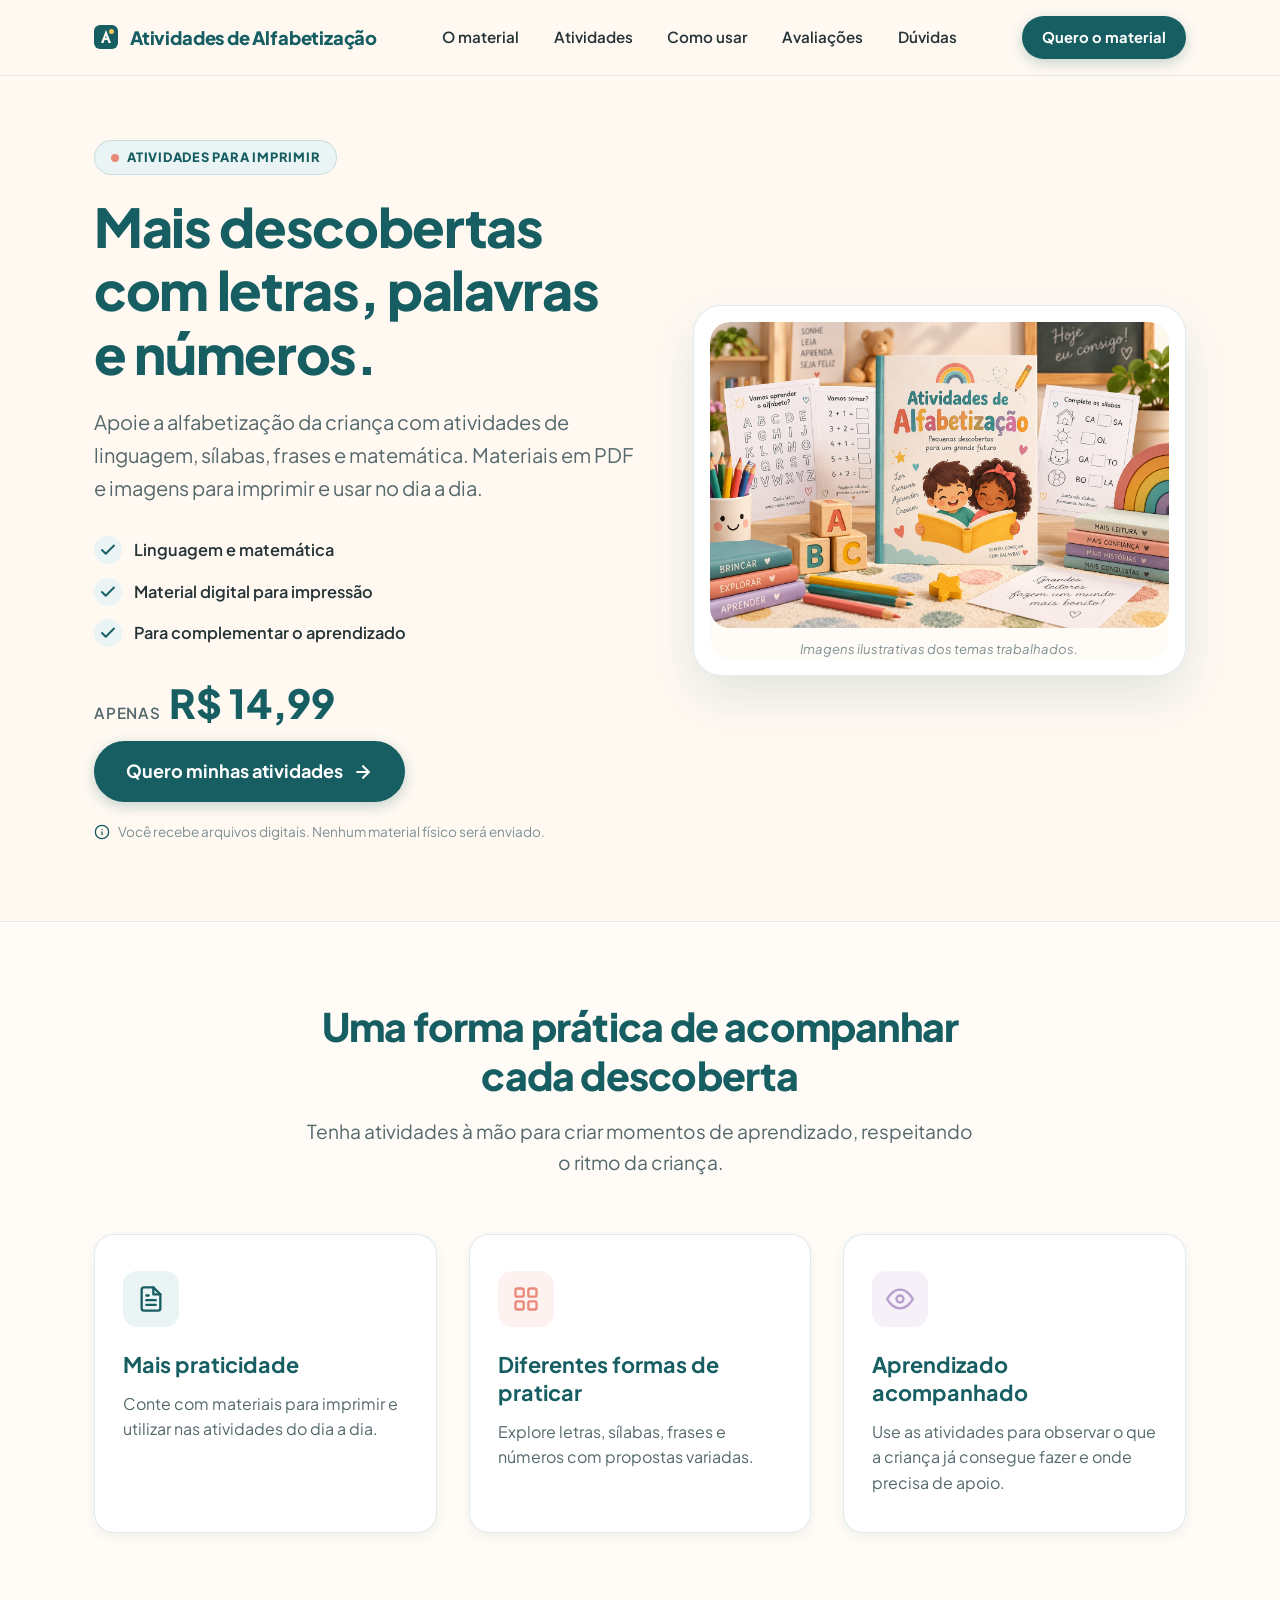
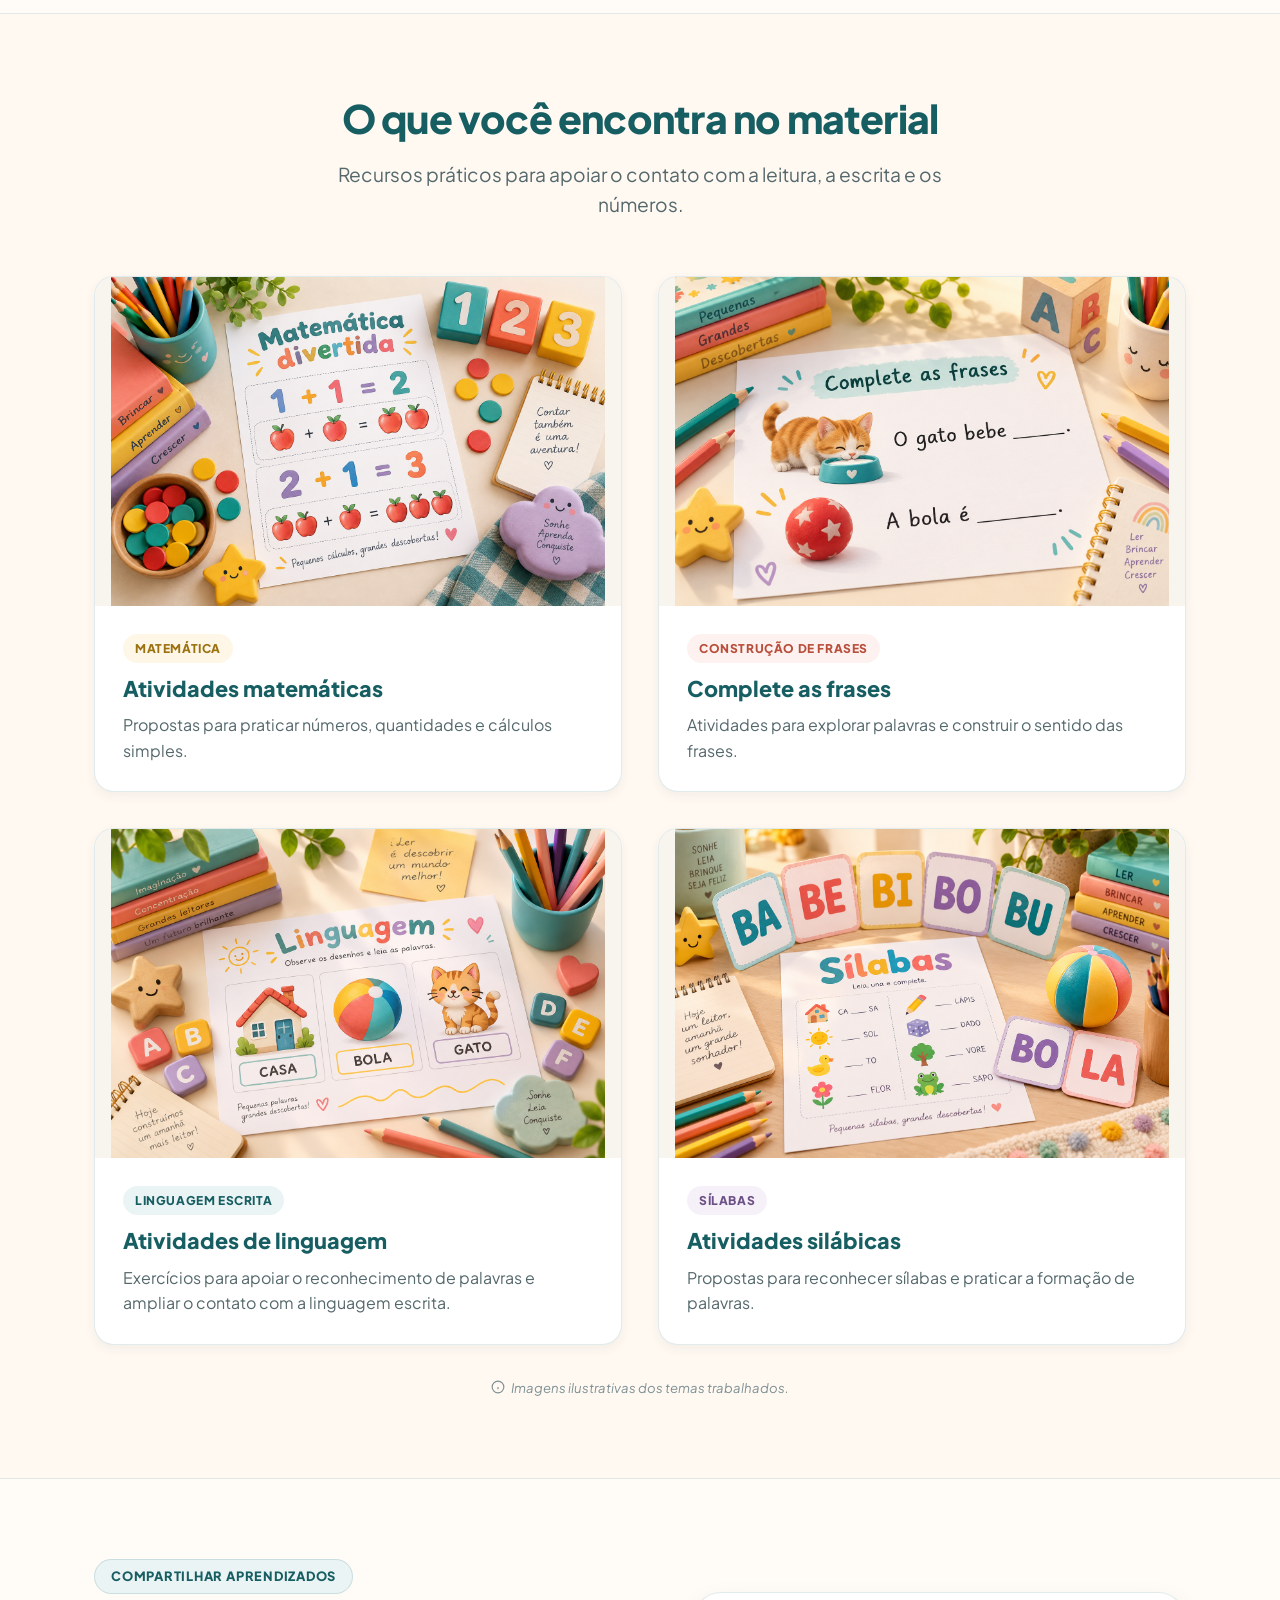
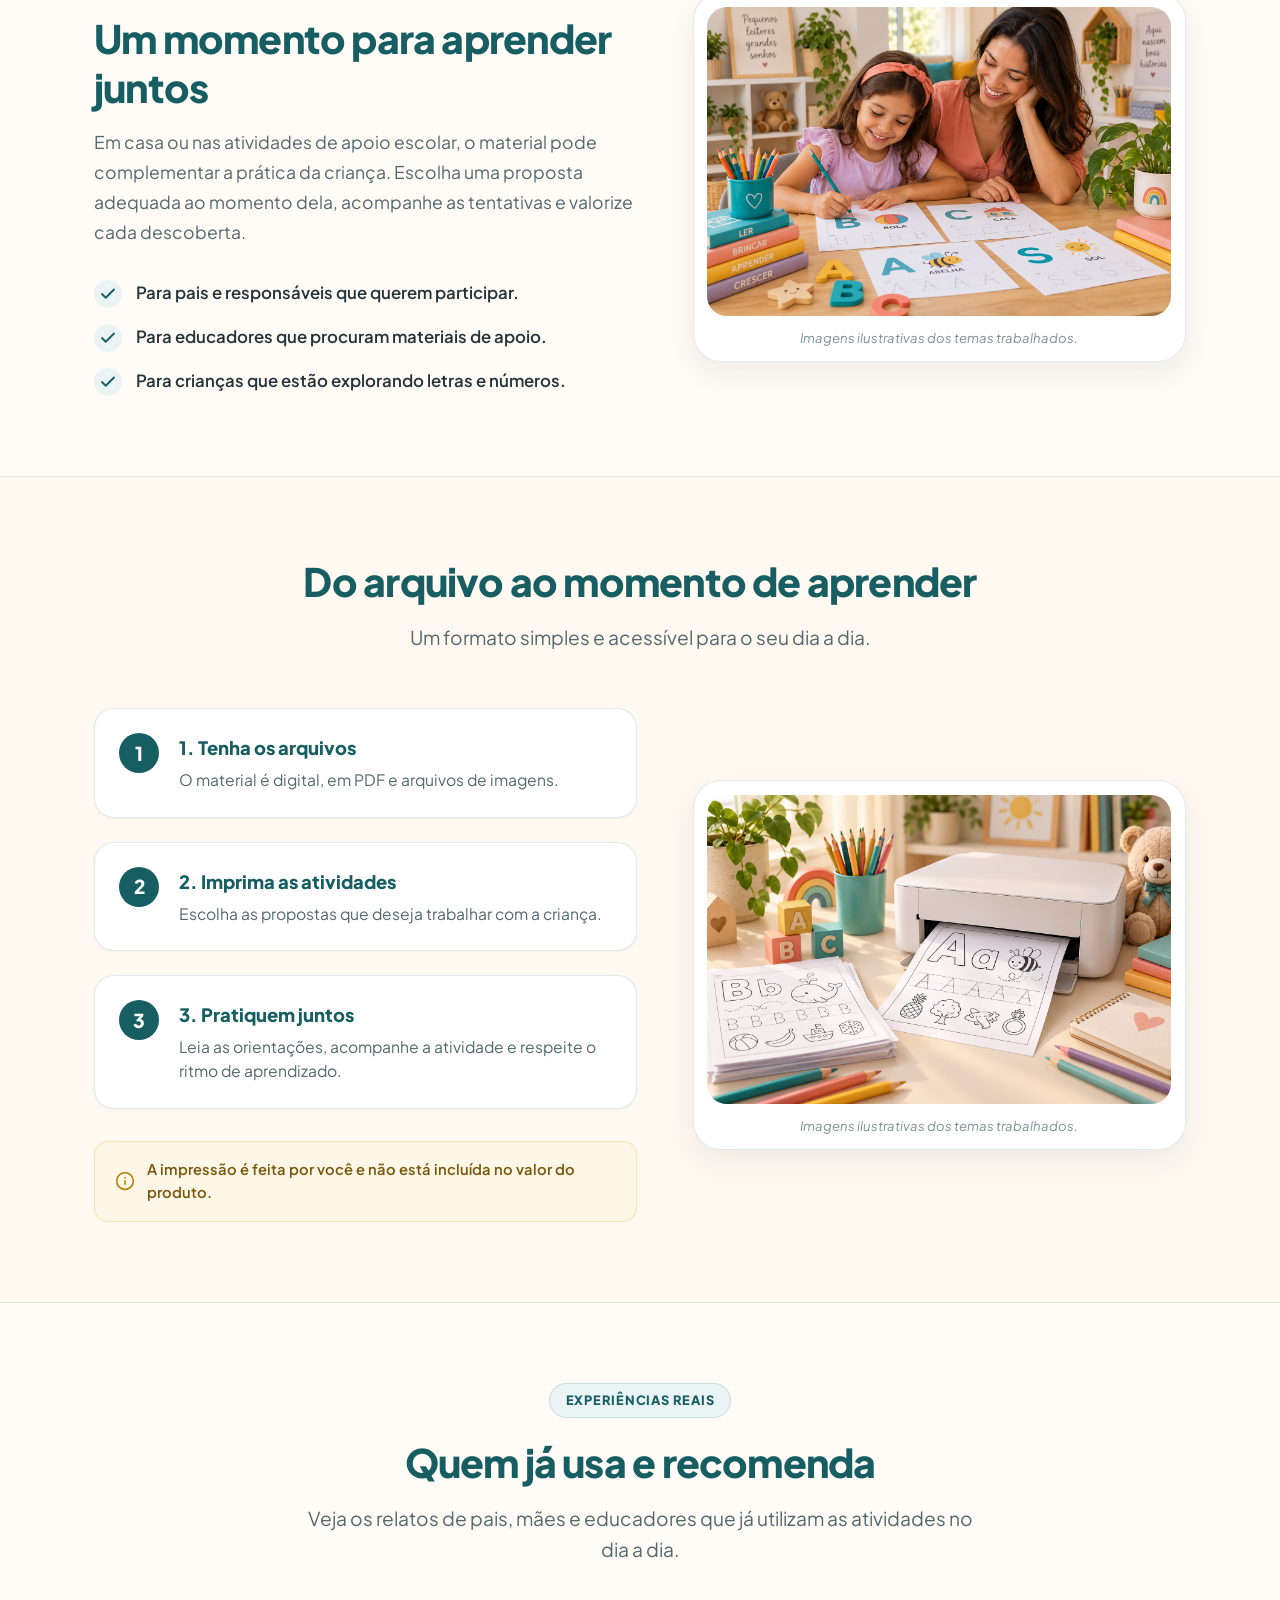
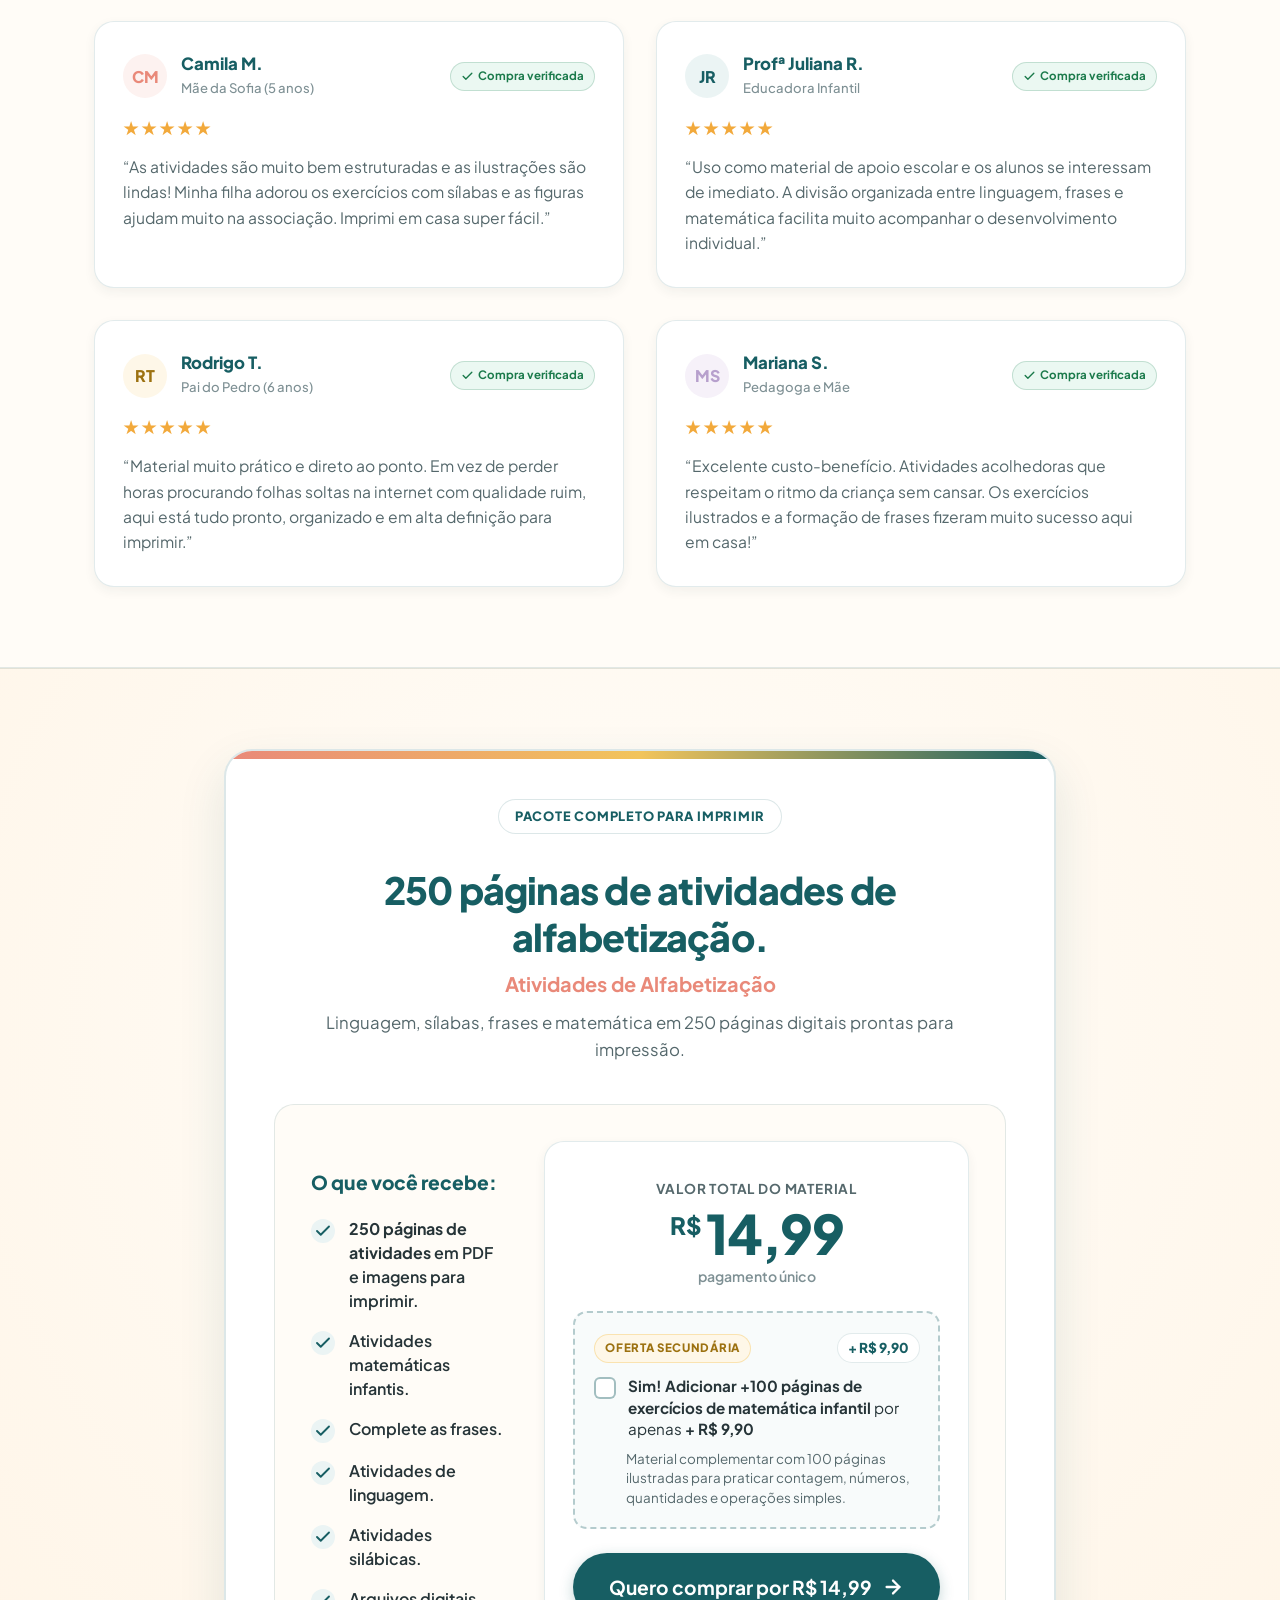
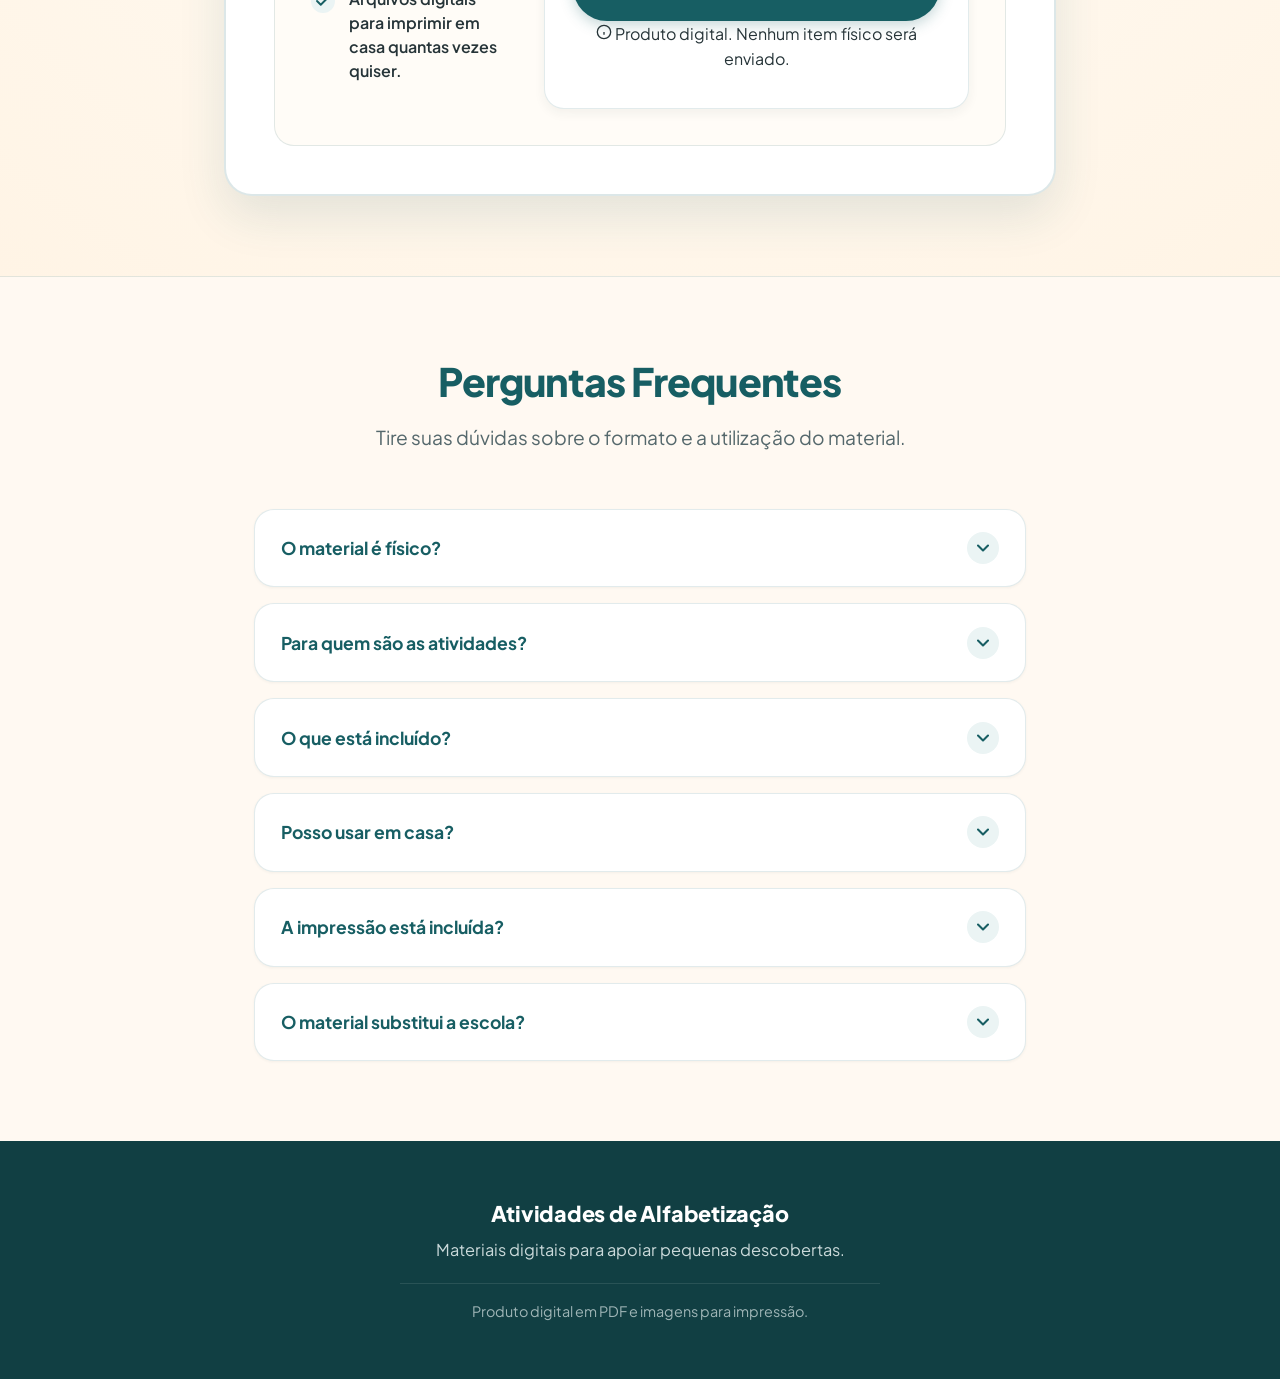
==== commit f9479d6a: "Atualiza landing page com os arquivos de mago(1).zip" ====
--- a/index.html
+++ b/index.html
@@ -1,17 +1,20 @@
 <!DOCTYPE html>
 <html lang="pt-BR">
+
 <head>
   <meta charset="UTF-8">
   <meta name="viewport" content="width=device-width, initial-scale=1.0, viewport-fit=cover">
   <title>Atividades de Alfabetização | Linguagem e Matemática</title>
-  <meta name="description" content="Atividades de linguagem, sílabas, frases e matemática em PDF e imagens para imprimir. Conheça o material por R$ 14,99.">
-  
+  <meta name="description"
+    content="Atividades de linguagem, sílabas, frases e matemática em PDF e imagens para imprimir. Conheça o material por R$ 14,99.">
+
   <!-- Favicon -->
   <link rel="icon" type="image/svg+xml" href="favicon.svg">
 
   <!-- Open Graph -->
   <meta property="og:title" content="Atividades de Alfabetização | Linguagem e Matemática">
-  <meta property="og:description" content="Atividades de linguagem, sílabas, frases e matemática em PDF e imagens para imprimir. Conheça o material por R$ 14,99.">
+  <meta property="og:description"
+    content="Atividades de linguagem, sílabas, frases e matemática em PDF e imagens para imprimir. Conheça o material por R$ 14,99.">
   <meta property="og:type" content="website">
   <meta property="og:image" content="./images/a8968fc6-f1da-4332-89d3-373856552319.png">
   <meta name="theme-color" content="#FFF9F2">
@@ -19,11 +22,13 @@
   <!-- Google Fonts: Plus Jakarta Sans -->
   <link rel="preconnect" href="https://fonts.googleapis.com">
   <link rel="preconnect" href="https://fonts.gstatic.com" crossorigin>
-  <link href="https://fonts.googleapis.com/css2?family=Plus+Jakarta+Sans:wght@400;500;600;700;800&display=swap" rel="stylesheet">
+  <link href="https://fonts.googleapis.com/css2?family=Plus+Jakarta+Sans:wght@400;500;600;700;800&display=swap"
+    rel="stylesheet">
 
   <!-- Stylesheet -->
   <link rel="stylesheet" href="styles.css">
 </head>
+
 <body>
   <!-- Link de Acessibilidade -->
   <a href="#conteudo-principal" class="skip-link">Pular para o conteúdo principal</a>
@@ -34,9 +39,9 @@
       <a href="#topo" class="logo" aria-label="Atividades de Alfabetização - Início">
         <span class="logo-icon" aria-hidden="true">
           <svg width="24" height="24" viewBox="0 0 24 24" fill="none" xmlns="http://www.w3.org/2000/svg">
-            <rect width="24" height="24" rx="6" fill="#175E63"/>
-            <path d="M12 5L7 18H9.5L10.6 15H13.4L14.5 18H17L12 5ZM11.3 13L12 10.2L12.7 13H11.3Z" fill="#FFF9F2"/>
-            <circle cx="17.5" cy="6.5" r="2.5" fill="#F2C45B"/>
+            <rect width="24" height="24" rx="6" fill="#175E63" />
+            <path d="M12 5L7 18H9.5L10.6 15H13.4L14.5 18H17L12 5ZM11.3 13L12 10.2L12.7 13H11.3Z" fill="#FFF9F2" />
+            <circle cx="17.5" cy="6.5" r="2.5" fill="#F2C45B" />
           </svg>
         </span>
         <span class="logo-text">Atividades de Alfabetização</span>
@@ -67,7 +72,7 @@
     <!-- 2. ABERTURA PRINCIPAL (HERO) -->
     <section class="hero-section" id="o-material" aria-labelledby="hero-title">
       <div class="container hero-container">
-        
+
         <!-- Coluna de Texto -->
         <div class="hero-content">
           <div class="badge-tag">
@@ -80,13 +85,15 @@
           </h1>
 
           <p class="hero-description">
-            Apoie a alfabetização da criança com atividades de linguagem, sílabas, frases e matemática. Materiais em PDF e imagens para imprimir e usar no dia a dia.
+            Apoie a alfabetização da criança com atividades de linguagem, sílabas, frases e matemática. Materiais em PDF
+            e imagens para imprimir e usar no dia a dia.
           </p>
 
           <ul class="hero-highlights" aria-label="Destaques do material">
             <li class="highlight-item">
               <span class="highlight-icon" aria-hidden="true">
-                <svg width="18" height="18" viewBox="0 0 24 24" fill="none" stroke="currentColor" stroke-width="2.5" stroke-linecap="round" stroke-linejoin="round">
+                <svg width="18" height="18" viewBox="0 0 24 24" fill="none" stroke="currentColor" stroke-width="2.5"
+                  stroke-linecap="round" stroke-linejoin="round">
                   <polyline points="20 6 9 17 4 12"></polyline>
                 </svg>
               </span>
@@ -94,7 +101,8 @@
             </li>
             <li class="highlight-item">
               <span class="highlight-icon" aria-hidden="true">
-                <svg width="18" height="18" viewBox="0 0 24 24" fill="none" stroke="currentColor" stroke-width="2.5" stroke-linecap="round" stroke-linejoin="round">
+                <svg width="18" height="18" viewBox="0 0 24 24" fill="none" stroke="currentColor" stroke-width="2.5"
+                  stroke-linecap="round" stroke-linejoin="round">
                   <polyline points="20 6 9 17 4 12"></polyline>
                 </svg>
               </span>
@@ -102,7 +110,8 @@
             </li>
             <li class="highlight-item">
               <span class="highlight-icon" aria-hidden="true">
-                <svg width="18" height="18" viewBox="0 0 24 24" fill="none" stroke="currentColor" stroke-width="2.5" stroke-linecap="round" stroke-linejoin="round">
+                <svg width="18" height="18" viewBox="0 0 24 24" fill="none" stroke="currentColor" stroke-width="2.5"
+                  stroke-linecap="round" stroke-linejoin="round">
                   <polyline points="20 6 9 17 4 12"></polyline>
                 </svg>
               </span>
@@ -116,16 +125,18 @@
               <span class="price-value" aria-label="Preço: R$ 14,99">R$ 14,99</span>
             </div>
 
-            <button type="button" class="btn btn-primary btn-lg btn-buy" id="btn-hero-buy" data-action="buy">
+            <a href="https://pay.cakto.com.br/o5ez8zz_1096891" class="btn btn-primary btn-lg btn-buy" id="btn-hero-buy" data-action="buy">
               <span>Quero minhas atividades</span>
-              <svg width="20" height="20" viewBox="0 0 24 24" fill="none" stroke="currentColor" stroke-width="2.5" stroke-linecap="round" stroke-linejoin="round" aria-hidden="true">
+              <svg width="20" height="20" viewBox="0 0 24 24" fill="none" stroke="currentColor" stroke-width="2.5"
+                stroke-linecap="round" stroke-linejoin="round" aria-hidden="true">
                 <line x1="5" y1="12" x2="19" y2="12"></line>
                 <polyline points="12 5 19 12 12 19"></polyline>
               </svg>
-            </button>
+            </a>
 
             <p class="hero-disclaimer">
-              <svg width="16" height="16" viewBox="0 0 24 24" fill="none" stroke="currentColor" stroke-width="2" stroke-linecap="round" stroke-linejoin="round" aria-hidden="true">
+              <svg width="16" height="16" viewBox="0 0 24 24" fill="none" stroke="currentColor" stroke-width="2"
+                stroke-linecap="round" stroke-linejoin="round" aria-hidden="true">
                 <circle cx="12" cy="12" r="10"></circle>
                 <line x1="12" y1="16" x2="12" y2="12"></line>
                 <line x1="12" y1="8" x2="12.01" y2="8"></line>
@@ -141,16 +152,9 @@
             <div class="decorative-blob blob-coral" aria-hidden="true"></div>
             <div class="decorative-blob blob-yellow" aria-hidden="true"></div>
             <figure class="hero-figure">
-              <img 
-                src="./images/a8968fc6-f1da-4332-89d3-373856552319.png" 
-                alt="Apresentação do produto digital Atividades de Alfabetização com folhas impressas e livros educativos" 
-                class="hero-img"
-                id="img-hero-product"
-                fetchpriority="high"
-                loading="eager"
-                width="800"
-                height="533"
-              >
+              <img src="./images/a8968fc6-f1da-4332-89d3-373856552319.png"
+                alt="Apresentação do produto digital Atividades de Alfabetização com folhas impressas e livros educativos"
+                class="hero-img" id="img-hero-product" fetchpriority="high" loading="eager" width="800" height="533">
               <figcaption class="image-caption">
                 Imagens ilustrativas dos temas trabalhados.
               </figcaption>
@@ -164,7 +168,7 @@
     <!-- 3. BENEFÍCIOS -->
     <section class="section benefits-section" id="beneficios" aria-labelledby="benefits-title">
       <div class="container">
-        
+
         <header class="section-header">
           <h2 id="benefits-title" class="section-title">
             Uma forma prática de acompanhar cada descoberta
@@ -178,7 +182,8 @@
           <!-- Card 1 -->
           <article class="benefit-card">
             <div class="benefit-icon-wrapper icon-teal" aria-hidden="true">
-              <svg width="28" height="28" viewBox="0 0 24 24" fill="none" stroke="currentColor" stroke-width="2" stroke-linecap="round" stroke-linejoin="round">
+              <svg width="28" height="28" viewBox="0 0 24 24" fill="none" stroke="currentColor" stroke-width="2"
+                stroke-linecap="round" stroke-linejoin="round">
                 <path d="M14 2H6a2 2 0 0 0-2 2v16a2 2 0 0 0 2 2h12a2 2 0 0 0 2-2V8z"></path>
                 <polyline points="14 2 14 8 20 8"></polyline>
                 <line x1="16" y1="13" x2="8" y2="13"></line>
@@ -195,7 +200,8 @@
           <!-- Card 2 -->
           <article class="benefit-card">
             <div class="benefit-icon-wrapper icon-coral" aria-hidden="true">
-              <svg width="28" height="28" viewBox="0 0 24 24" fill="none" stroke="currentColor" stroke-width="2" stroke-linecap="round" stroke-linejoin="round">
+              <svg width="28" height="28" viewBox="0 0 24 24" fill="none" stroke="currentColor" stroke-width="2"
+                stroke-linecap="round" stroke-linejoin="round">
                 <rect x="3" y="3" width="7" height="7" rx="1.5"></rect>
                 <rect x="14" y="3" width="7" height="7" rx="1.5"></rect>
                 <rect x="14" y="14" width="7" height="7" rx="1.5"></rect>
@@ -211,7 +217,8 @@
           <!-- Card 3 -->
           <article class="benefit-card">
             <div class="benefit-icon-wrapper icon-lavender" aria-hidden="true">
-              <svg width="28" height="28" viewBox="0 0 24 24" fill="none" stroke="currentColor" stroke-width="2" stroke-linecap="round" stroke-linejoin="round">
+              <svg width="28" height="28" viewBox="0 0 24 24" fill="none" stroke="currentColor" stroke-width="2"
+                stroke-linecap="round" stroke-linejoin="round">
                 <path d="M1 12s4-8 11-8 11 8 11 8-4 8-11 8-11-8-11-8z"></path>
                 <circle cx="12" cy="12" r="3"></circle>
               </svg>
@@ -229,7 +236,7 @@
     <!-- 4. CONTEÚDO DO PRODUTO -->
     <section class="section content-section" id="atividades" aria-labelledby="content-title">
       <div class="container">
-        
+
         <header class="section-header">
           <h2 id="content-title" class="section-title">
             O que você encontra no material
@@ -243,16 +250,9 @@
           <!-- Card 1: Matemática -->
           <article class="content-card">
             <div class="content-image-wrapper">
-              <img 
-                src="./images/934cffbc-d47f-45a9-839f-bb436209f000.png" 
-                alt="Exemplo ilustrativo de atividades matemáticas com somas simples e maçãs" 
-                class="content-img"
-                id="img-content-math"
-                loading="lazy"
-                decoding="async"
-                width="600"
-                height="400"
-              >
+              <img src="./images/934cffbc-d47f-45a9-839f-bb436209f000.png"
+                alt="Exemplo ilustrativo de atividades matemáticas com somas simples e maçãs" class="content-img"
+                id="img-content-math" loading="lazy" decoding="async" width="600" height="400">
             </div>
             <div class="content-body">
               <div class="content-tag tag-yellow">Matemática</div>
@@ -266,16 +266,9 @@
           <!-- Card 2: Complete as frases -->
           <article class="content-card">
             <div class="content-image-wrapper">
-              <img 
-                src="./images/fbbab337-ca56-4a09-8812-75bbc17ad59f.png" 
-                alt="Exemplo ilustrativo de atividades de complete as frases com ilustrações" 
-                class="content-img"
-                id="img-content-phrases"
-                loading="lazy"
-                decoding="async"
-                width="600"
-                height="400"
-              >
+              <img src="./images/fbbab337-ca56-4a09-8812-75bbc17ad59f.png"
+                alt="Exemplo ilustrativo de atividades de complete as frases com ilustrações" class="content-img"
+                id="img-content-phrases" loading="lazy" decoding="async" width="600" height="400">
             </div>
             <div class="content-body">
               <div class="content-tag tag-coral">Construção de frases</div>
@@ -289,16 +282,9 @@
           <!-- Card 3: Atividades de linguagem -->
           <article class="content-card">
             <div class="content-image-wrapper">
-              <img 
-                src="./images/528316e3-5e6f-40e3-8a64-11914c7b0f1c.png" 
-                alt="Exemplo ilustrativo de atividades de linguagem relacionando palavras e figuras" 
-                class="content-img"
-                id="img-content-language"
-                loading="lazy"
-                decoding="async"
-                width="600"
-                height="400"
-              >
+              <img src="./images/528316e3-5e6f-40e3-8a64-11914c7b0f1c.png"
+                alt="Exemplo ilustrativo de atividades de linguagem relacionando palavras e figuras" class="content-img"
+                id="img-content-language" loading="lazy" decoding="async" width="600" height="400">
             </div>
             <div class="content-body">
               <div class="content-tag tag-teal">Linguagem escrita</div>
@@ -312,16 +298,9 @@
           <!-- Card 4: Atividades silábicas -->
           <article class="content-card">
             <div class="content-image-wrapper">
-              <img 
-                src="./images/090501d1-2149-4633-92ef-483e128c5759.png" 
-                alt="Exemplo ilustrativo de atividades com sílabas e formação de palavras" 
-                class="content-img"
-                id="img-content-syllables"
-                loading="lazy"
-                decoding="async"
-                width="600"
-                height="400"
-              >
+              <img src="./images/090501d1-2149-4633-92ef-483e128c5759.png"
+                alt="Exemplo ilustrativo de atividades com sílabas e formação de palavras" class="content-img"
+                id="img-content-syllables" loading="lazy" decoding="async" width="600" height="400">
             </div>
             <div class="content-body">
               <div class="content-tag tag-lavender">Sílabas</div>
@@ -335,7 +314,8 @@
 
         <div class="gallery-caption-wrapper">
           <p class="image-caption text-center">
-            <svg width="14" height="14" viewBox="0 0 24 24" fill="none" stroke="currentColor" stroke-width="2" aria-hidden="true">
+            <svg width="14" height="14" viewBox="0 0 24 24" fill="none" stroke="currentColor" stroke-width="2"
+              aria-hidden="true">
               <circle cx="12" cy="12" r="10"></circle>
               <line x1="12" y1="16" x2="12" y2="12"></line>
               <line x1="12" y1="8" x2="12.01" y2="8"></line>
@@ -350,7 +330,7 @@
     <!-- 5. USO NO DIA A DIA -->
     <section class="section daily-use-section" id="uso" aria-labelledby="daily-use-title">
       <div class="container daily-use-container">
-        
+
         <!-- Coluna de Conteúdo -->
         <div class="daily-use-content">
           <div class="badge-tag">
@@ -362,13 +342,15 @@
           </h2>
 
           <p class="daily-use-description">
-            Em casa ou nas atividades de apoio escolar, o material pode complementar a prática da criança. Escolha uma proposta adequada ao momento dela, acompanhe as tentativas e valorize cada descoberta.
+            Em casa ou nas atividades de apoio escolar, o material pode complementar a prática da criança. Escolha uma
+            proposta adequada ao momento dela, acompanhe as tentativas e valorize cada descoberta.
           </p>
 
           <ul class="audience-list" aria-label="Para quem é indicado">
             <li class="audience-item">
               <span class="audience-check" aria-hidden="true">
-                <svg width="18" height="18" viewBox="0 0 24 24" fill="none" stroke="currentColor" stroke-width="2.5" stroke-linecap="round" stroke-linejoin="round">
+                <svg width="18" height="18" viewBox="0 0 24 24" fill="none" stroke="currentColor" stroke-width="2.5"
+                  stroke-linecap="round" stroke-linejoin="round">
                   <polyline points="20 6 9 17 4 12"></polyline>
                 </svg>
               </span>
@@ -376,7 +358,8 @@
             </li>
             <li class="audience-item">
               <span class="audience-check" aria-hidden="true">
-                <svg width="18" height="18" viewBox="0 0 24 24" fill="none" stroke="currentColor" stroke-width="2.5" stroke-linecap="round" stroke-linejoin="round">
+                <svg width="18" height="18" viewBox="0 0 24 24" fill="none" stroke="currentColor" stroke-width="2.5"
+                  stroke-linecap="round" stroke-linejoin="round">
                   <polyline points="20 6 9 17 4 12"></polyline>
                 </svg>
               </span>
@@ -384,7 +367,8 @@
             </li>
             <li class="audience-item">
               <span class="audience-check" aria-hidden="true">
-                <svg width="18" height="18" viewBox="0 0 24 24" fill="none" stroke="currentColor" stroke-width="2.5" stroke-linecap="round" stroke-linejoin="round">
+                <svg width="18" height="18" viewBox="0 0 24 24" fill="none" stroke="currentColor" stroke-width="2.5"
+                  stroke-linecap="round" stroke-linejoin="round">
                   <polyline points="20 6 9 17 4 12"></polyline>
                 </svg>
               </span>
@@ -396,16 +380,10 @@
         <!-- Coluna de Imagem / Família -->
         <div class="daily-use-visual">
           <div class="image-frame-rounded">
-            <img 
-              src="./images/25782d27-0903-446c-9da4-b5c77a4cf67f.png" 
-              alt="Mãe e filha sentadas à mesa realizando atividades de alfabetização com lápis e papéis impressos" 
-              class="rounded-cover-img"
-              id="img-family-learning"
-              loading="lazy"
-              decoding="async"
-              width="650"
-              height="433"
-            >
+            <img src="./images/25782d27-0903-446c-9da4-b5c77a4cf67f.png"
+              alt="Mãe e filha sentadas à mesa realizando atividades de alfabetização com lápis e papéis impressos"
+              class="rounded-cover-img" id="img-family-learning" loading="lazy" decoding="async" width="650"
+              height="433">
             <figcaption class="image-caption">
               Imagens ilustrativas dos temas trabalhados.
             </figcaption>
@@ -418,7 +396,7 @@
     <!-- 6. COMO USAR -->
     <section class="section how-to-use-section" id="como-usar" aria-labelledby="how-title">
       <div class="container">
-        
+
         <header class="section-header">
           <h2 id="how-title" class="section-title">
             Do arquivo ao momento de aprender
@@ -429,7 +407,7 @@
         </header>
 
         <div class="how-to-use-layout">
-          
+
           <!-- Lista de Passos -->
           <div class="steps-container">
             <ol class="steps-list">
@@ -468,7 +446,8 @@
             </ol>
 
             <div class="print-disclaimer-box">
-              <svg width="20" height="20" viewBox="0 0 24 24" fill="none" stroke="currentColor" stroke-width="2" stroke-linecap="round" stroke-linejoin="round" aria-hidden="true">
+              <svg width="20" height="20" viewBox="0 0 24 24" fill="none" stroke="currentColor" stroke-width="2"
+                stroke-linecap="round" stroke-linejoin="round" aria-hidden="true">
                 <circle cx="12" cy="12" r="10"></circle>
                 <line x1="12" y1="16" x2="12" y2="12"></line>
                 <line x1="12" y1="8" x2="12.01" y2="8"></line>
@@ -480,16 +459,10 @@
           <!-- Imagem da Impressão em Casa -->
           <div class="how-visual">
             <div class="image-frame-rounded">
-              <img 
-                src="./images/082cd862-de89-444a-bf79-ee8464ae2d4b.png" 
-                alt="Impressora doméstica imprimindo atividades de alfabetização com letras e ilustrações" 
-                class="rounded-cover-img"
-                id="img-home-printing"
-                loading="lazy"
-                decoding="async"
-                width="650"
-                height="433"
-              >
+              <img src="./images/082cd862-de89-444a-bf79-ee8464ae2d4b.png"
+                alt="Impressora doméstica imprimindo atividades de alfabetização com letras e ilustrações"
+                class="rounded-cover-img" id="img-home-printing" loading="lazy" decoding="async" width="650"
+                height="433">
               <figcaption class="image-caption">
                 Imagens ilustrativas dos temas trabalhados.
               </figcaption>
@@ -504,7 +477,7 @@
     <!-- 6.5 AVALIAÇÕES E COMENTÁRIOS POSITIVOS -->
     <section class="section testimonials-section" id="avaliacoes" aria-labelledby="testimonials-title">
       <div class="container">
-        
+
         <header class="section-header">
           <div class="badge-tag">
             EXPERIÊNCIAS REAIS
@@ -527,7 +500,8 @@
                 <span class="testimonial-role">Mãe da Sofia (5 anos)</span>
               </div>
               <div class="verified-badge">
-                <svg width="13" height="13" viewBox="0 0 24 24" fill="none" stroke="currentColor" stroke-width="2.5" stroke-linecap="round" stroke-linejoin="round" aria-hidden="true">
+                <svg width="13" height="13" viewBox="0 0 24 24" fill="none" stroke="currentColor" stroke-width="2.5"
+                  stroke-linecap="round" stroke-linejoin="round" aria-hidden="true">
                   <polyline points="20 6 9 17 4 12"></polyline>
                 </svg>
                 <span>Compra verificada</span>
@@ -537,7 +511,8 @@
               ★★★★★
             </div>
             <p class="testimonial-quote">
-              “As atividades são muito bem estruturadas e as ilustrações são lindas! Minha filha adorou os exercícios com sílabas e as figuras ajudam muito na associação. Imprimi em casa super fácil.”
+              “As atividades são muito bem estruturadas e as ilustrações são lindas! Minha filha adorou os exercícios
+              com sílabas e as figuras ajudam muito na associação. Imprimi em casa super fácil.”
             </p>
           </article>
 
@@ -550,7 +525,8 @@
                 <span class="testimonial-role">Educadora Infantil</span>
               </div>
               <div class="verified-badge">
-                <svg width="13" height="13" viewBox="0 0 24 24" fill="none" stroke="currentColor" stroke-width="2.5" stroke-linecap="round" stroke-linejoin="round" aria-hidden="true">
+                <svg width="13" height="13" viewBox="0 0 24 24" fill="none" stroke="currentColor" stroke-width="2.5"
+                  stroke-linecap="round" stroke-linejoin="round" aria-hidden="true">
                   <polyline points="20 6 9 17 4 12"></polyline>
                 </svg>
                 <span>Compra verificada</span>
@@ -560,7 +536,8 @@
               ★★★★★
             </div>
             <p class="testimonial-quote">
-              “Uso como material de apoio escolar e os alunos se interessam de imediato. A divisão organizada entre linguagem, frases e matemática facilita muito acompanhar o desenvolvimento individual.”
+              “Uso como material de apoio escolar e os alunos se interessam de imediato. A divisão organizada entre
+              linguagem, frases e matemática facilita muito acompanhar o desenvolvimento individual.”
             </p>
           </article>
 
@@ -573,7 +550,8 @@
                 <span class="testimonial-role">Pai do Pedro (6 anos)</span>
               </div>
               <div class="verified-badge">
-                <svg width="13" height="13" viewBox="0 0 24 24" fill="none" stroke="currentColor" stroke-width="2.5" stroke-linecap="round" stroke-linejoin="round" aria-hidden="true">
+                <svg width="13" height="13" viewBox="0 0 24 24" fill="none" stroke="currentColor" stroke-width="2.5"
+                  stroke-linecap="round" stroke-linejoin="round" aria-hidden="true">
                   <polyline points="20 6 9 17 4 12"></polyline>
                 </svg>
                 <span>Compra verificada</span>
@@ -583,7 +561,8 @@
               ★★★★★
             </div>
             <p class="testimonial-quote">
-              “Material muito prático e direto ao ponto. Em vez de perder horas procurando folhas soltas na internet com qualidade ruim, aqui está tudo pronto, organizado e em alta definição para imprimir.”
+              “Material muito prático e direto ao ponto. Em vez de perder horas procurando folhas soltas na internet com
+              qualidade ruim, aqui está tudo pronto, organizado e em alta definição para imprimir.”
             </p>
           </article>
 
@@ -596,7 +575,8 @@
                 <span class="testimonial-role">Pedagoga e Mãe</span>
               </div>
               <div class="verified-badge">
-                <svg width="13" height="13" viewBox="0 0 24 24" fill="none" stroke="currentColor" stroke-width="2.5" stroke-linecap="round" stroke-linejoin="round" aria-hidden="true">
+                <svg width="13" height="13" viewBox="0 0 24 24" fill="none" stroke="currentColor" stroke-width="2.5"
+                  stroke-linecap="round" stroke-linejoin="round" aria-hidden="true">
                   <polyline points="20 6 9 17 4 12"></polyline>
                 </svg>
                 <span>Compra verificada</span>
@@ -606,7 +586,8 @@
               ★★★★★
             </div>
             <p class="testimonial-quote">
-              “Excelente custo-benefício. Atividades acolhedoras que respeitam o ritmo da criança sem cansar. Os exercícios ilustrados e a formação de frases fizeram muito sucesso aqui em casa!”
+              “Excelente custo-benefício. Atividades acolhedoras que respeitam o ritmo da criança sem cansar. Os
+              exercícios ilustrados e a formação de frases fizeram muito sucesso aqui em casa!”
             </p>
           </article>
         </div>
@@ -617,9 +598,9 @@
     <!-- 7. OFERTA -->
     <section class="section offer-section" id="oferta" aria-labelledby="offer-title">
       <div class="container offer-container">
-        
+
         <div class="offer-card" id="card-oferta-principal">
-          
+
           <div class="offer-header">
             <div class="badge-tag badge-tag-light">
               PACOTE COMPLETO PARA IMPRIMIR
@@ -636,13 +617,14 @@
           </div>
 
           <div class="offer-body">
-            
+
             <div class="offer-features">
               <h3 class="features-heading">O que você recebe:</h3>
               <ul class="features-list" aria-label="Conteúdo do pacote">
                 <li class="feature-item">
                   <span class="feature-icon" aria-hidden="true">
-                    <svg width="18" height="18" viewBox="0 0 24 24" fill="none" stroke="currentColor" stroke-width="2.5" stroke-linecap="round" stroke-linejoin="round">
+                    <svg width="18" height="18" viewBox="0 0 24 24" fill="none" stroke="currentColor" stroke-width="2.5"
+                      stroke-linecap="round" stroke-linejoin="round">
                       <polyline points="20 6 9 17 4 12"></polyline>
                     </svg>
                   </span>
@@ -650,7 +632,8 @@
                 </li>
                 <li class="feature-item">
                   <span class="feature-icon" aria-hidden="true">
-                    <svg width="18" height="18" viewBox="0 0 24 24" fill="none" stroke="currentColor" stroke-width="2.5" stroke-linecap="round" stroke-linejoin="round">
+                    <svg width="18" height="18" viewBox="0 0 24 24" fill="none" stroke="currentColor" stroke-width="2.5"
+                      stroke-linecap="round" stroke-linejoin="round">
                       <polyline points="20 6 9 17 4 12"></polyline>
                     </svg>
                   </span>
@@ -658,7 +641,8 @@
                 </li>
                 <li class="feature-item">
                   <span class="feature-icon" aria-hidden="true">
-                    <svg width="18" height="18" viewBox="0 0 24 24" fill="none" stroke="currentColor" stroke-width="2.5" stroke-linecap="round" stroke-linejoin="round">
+                    <svg width="18" height="18" viewBox="0 0 24 24" fill="none" stroke="currentColor" stroke-width="2.5"
+                      stroke-linecap="round" stroke-linejoin="round">
                       <polyline points="20 6 9 17 4 12"></polyline>
                     </svg>
                   </span>
@@ -666,7 +650,8 @@
                 </li>
                 <li class="feature-item">
                   <span class="feature-icon" aria-hidden="true">
-                    <svg width="18" height="18" viewBox="0 0 24 24" fill="none" stroke="currentColor" stroke-width="2.5" stroke-linecap="round" stroke-linejoin="round">
+                    <svg width="18" height="18" viewBox="0 0 24 24" fill="none" stroke="currentColor" stroke-width="2.5"
+                      stroke-linecap="round" stroke-linejoin="round">
                       <polyline points="20 6 9 17 4 12"></polyline>
                     </svg>
                   </span>
@@ -674,7 +659,8 @@
                 </li>
                 <li class="feature-item">
                   <span class="feature-icon" aria-hidden="true">
-                    <svg width="18" height="18" viewBox="0 0 24 24" fill="none" stroke="currentColor" stroke-width="2.5" stroke-linecap="round" stroke-linejoin="round">
+                    <svg width="18" height="18" viewBox="0 0 24 24" fill="none" stroke="currentColor" stroke-width="2.5"
+                      stroke-linecap="round" stroke-linejoin="round">
                       <polyline points="20 6 9 17 4 12"></polyline>
                     </svg>
                   </span>
@@ -682,7 +668,8 @@
                 </li>
                 <li class="feature-item">
                   <span class="feature-icon" aria-hidden="true">
-                    <svg width="18" height="18" viewBox="0 0 24 24" fill="none" stroke="currentColor" stroke-width="2.5" stroke-linecap="round" stroke-linejoin="round">
+                    <svg width="18" height="18" viewBox="0 0 24 24" fill="none" stroke="currentColor" stroke-width="2.5"
+                      stroke-linecap="round" stroke-linejoin="round">
                       <polyline points="20 6 9 17 4 12"></polyline>
                     </svg>
                   </span>
@@ -706,35 +693,39 @@
                   <span class="order-bump-price-tag">+ R$ 9,90</span>
                 </div>
                 <label class="order-bump-label" for="bump-checkbox">
-                  <input type="checkbox" id="bump-checkbox" class="order-bump-checkbox" aria-label="Adicionar 100 páginas de exercícios de matemática infantil">
+                  <input type="checkbox" id="bump-checkbox" class="order-bump-checkbox"
+                    aria-label="Adicionar 100 páginas de exercícios de matemática infantil">
                   <span class="order-bump-custom-check" aria-hidden="true">
-                    <svg width="14" height="14" viewBox="0 0 24 24" fill="none" stroke="currentColor" stroke-width="3" stroke-linecap="round" stroke-linejoin="round">
-                      <polyline points="20 6 9 17 4 12"></polyline>
-                    </svg>
+                    <span class="order-bump-mark">X</span>
                   </span>
                   <span class="order-bump-title">
-                    <strong>Sim! Adicionar +100 páginas de exercícios de matemática infantil</strong> por apenas <strong>+ R$ 9,90</strong>
+                    <strong>Sim! Adicionar +100 páginas de exercícios de matemática infantil</strong> por apenas
+                    <strong>+ R$ 9,90</strong>
                   </span>
                 </label>
                 <p class="order-bump-desc">
-                  Material complementar com 100 páginas ilustradas para praticar contagem, números, quantidades e operações simples.
+                  Material complementar com 100 páginas ilustradas para praticar contagem, números, quantidades e
+                  operações simples.
                 </p>
               </div>
 
-              <button type="button" class="btn btn-primary btn-xl btn-buy btn-offer-cta" id="btn-offer-buy" data-action="buy">
+              <a href="https://pay.cakto.com.br/o5ez8zz_1096891" class="btn btn-primary btn-xl btn-buy btn-offer-cta" id="btn-offer-buy"
+                data-action="buy">
                 <span id="btn-offer-label">Quero comprar por R$ 14,99</span>
-                <svg width="22" height="22" viewBox="0 0 24 24" fill="none" stroke="currentColor" stroke-width="2.5" stroke-linecap="round" stroke-linejoin="round" aria-hidden="true">
+                <svg width="22" height="22" viewBox="0 0 24 24" fill="none" stroke="currentColor" stroke-width="2.5"
+                  stroke-linecap="round" stroke-linejoin="round" aria-hidden="true">
                   <line x1="5" y1="12" x2="19" y2="12"></line>
                   <polyline points="12 5 19 12 12 19"></polyline>
                 </svg>
-              </button>
+              </a>
 
               <div class="order-bump-feedback" id="order-bump-feedback" hidden>
                 <span>✨ Inclui: 250 págs Alfabetização + 100 págs Matemática Infantil (Total: 350 págs)</span>
               </div>
 
               <p class="offer-disclaimer">
-                <svg width="16" height="16" viewBox="0 0 24 24" fill="none" stroke="currentColor" stroke-width="2" aria-hidden="true">
+                <svg width="16" height="16" viewBox="0 0 24 24" fill="none" stroke="currentColor" stroke-width="2"
+                  aria-hidden="true">
                   <circle cx="12" cy="12" r="10"></circle>
                   <line x1="12" y1="16" x2="12" y2="12"></line>
                   <line x1="12" y1="8" x2="12.01" y2="8"></line>
@@ -753,7 +744,7 @@
     <!-- 8. PERGUNTAS FREQUENTES (FAQ) -->
     <section class="section faq-section" id="duvidas" aria-labelledby="faq-title">
       <div class="container faq-container">
-        
+
         <header class="section-header">
           <h2 id="faq-title" class="section-title">
             Perguntas Frequentes
@@ -764,32 +755,23 @@
         </header>
 
         <div class="accordion" id="faq-accordion" role="region" aria-label="Lista de perguntas frequentes">
-          
+
           <!-- Item 1 -->
           <div class="accordion-item">
             <h3 class="accordion-header">
-              <button 
-                type="button" 
-                class="accordion-trigger" 
-                id="accordion-trigger-1" 
-                aria-expanded="false" 
-                aria-controls="accordion-panel-1"
-              >
+              <button type="button" class="accordion-trigger" id="accordion-trigger-1" aria-expanded="false"
+                aria-controls="accordion-panel-1">
                 <span class="accordion-question">O material é físico?</span>
                 <span class="accordion-icon" aria-hidden="true">
-                  <svg width="20" height="20" viewBox="0 0 24 24" fill="none" stroke="currentColor" stroke-width="2.5" stroke-linecap="round" stroke-linejoin="round">
+                  <svg width="20" height="20" viewBox="0 0 24 24" fill="none" stroke="currentColor" stroke-width="2.5"
+                    stroke-linecap="round" stroke-linejoin="round">
                     <polyline points="6 9 12 15 18 9"></polyline>
                   </svg>
                 </span>
               </button>
             </h3>
-            <div 
-              class="accordion-panel" 
-              id="accordion-panel-1" 
-              role="region" 
-              aria-labelledby="accordion-trigger-1" 
-              hidden
-            >
+            <div class="accordion-panel" id="accordion-panel-1" role="region" aria-labelledby="accordion-trigger-1"
+              hidden>
               <div class="accordion-content">
                 <p>Não. O produto é digital, composto por arquivos em PDF e imagens para impressão.</p>
               </div>
@@ -799,30 +781,22 @@
           <!-- Item 2 -->
           <div class="accordion-item">
             <h3 class="accordion-header">
-              <button 
-                type="button" 
-                class="accordion-trigger" 
-                id="accordion-trigger-2" 
-                aria-expanded="false" 
-                aria-controls="accordion-panel-2"
-              >
+              <button type="button" class="accordion-trigger" id="accordion-trigger-2" aria-expanded="false"
+                aria-controls="accordion-panel-2">
                 <span class="accordion-question">Para quem são as atividades?</span>
                 <span class="accordion-icon" aria-hidden="true">
-                  <svg width="20" height="20" viewBox="0 0 24 24" fill="none" stroke="currentColor" stroke-width="2.5" stroke-linecap="round" stroke-linejoin="round">
+                  <svg width="20" height="20" viewBox="0 0 24 24" fill="none" stroke="currentColor" stroke-width="2.5"
+                    stroke-linecap="round" stroke-linejoin="round">
                     <polyline points="6 9 12 15 18 9"></polyline>
                   </svg>
                 </span>
               </button>
             </h3>
-            <div 
-              class="accordion-panel" 
-              id="accordion-panel-2" 
-              role="region" 
-              aria-labelledby="accordion-trigger-2" 
-              hidden
-            >
+            <div class="accordion-panel" id="accordion-panel-2" role="region" aria-labelledby="accordion-trigger-2"
+              hidden>
               <div class="accordion-content">
-                <p>Para crianças em processo de alfabetização, com propostas de linguagem e matemática. Um adulto pode selecionar as atividades mais adequadas ao momento da criança.</p>
+                <p>Para crianças em processo de alfabetização, com propostas de linguagem e matemática. Um adulto pode
+                  selecionar as atividades mais adequadas ao momento da criança.</p>
               </div>
             </div>
           </div>
@@ -830,30 +804,22 @@
           <!-- Item 3 -->
           <div class="accordion-item">
             <h3 class="accordion-header">
-              <button 
-                type="button" 
-                class="accordion-trigger" 
-                id="accordion-trigger-3" 
-                aria-expanded="false" 
-                aria-controls="accordion-panel-3"
-              >
+              <button type="button" class="accordion-trigger" id="accordion-trigger-3" aria-expanded="false"
+                aria-controls="accordion-panel-3">
                 <span class="accordion-question">O que está incluído?</span>
                 <span class="accordion-icon" aria-hidden="true">
-                  <svg width="20" height="20" viewBox="0 0 24 24" fill="none" stroke="currentColor" stroke-width="2.5" stroke-linecap="round" stroke-linejoin="round">
+                  <svg width="20" height="20" viewBox="0 0 24 24" fill="none" stroke="currentColor" stroke-width="2.5"
+                    stroke-linecap="round" stroke-linejoin="round">
                     <polyline points="6 9 12 15 18 9"></polyline>
                   </svg>
                 </span>
               </button>
             </h3>
-            <div 
-              class="accordion-panel" 
-              id="accordion-panel-3" 
-              role="region" 
-              aria-labelledby="accordion-trigger-3" 
-              hidden
-            >
+            <div class="accordion-panel" id="accordion-panel-3" role="region" aria-labelledby="accordion-trigger-3"
+              hidden>
               <div class="accordion-content">
-                <p>Atividades matemáticas infantis, complete as frases, atividades de linguagem e atividades silábicas, em arquivos digitais.</p>
+                <p>Atividades matemáticas infantis, complete as frases, atividades de linguagem e atividades silábicas,
+                  em arquivos digitais.</p>
               </div>
             </div>
           </div>
@@ -861,30 +827,22 @@
           <!-- Item 4 -->
           <div class="accordion-item">
             <h3 class="accordion-header">
-              <button 
-                type="button" 
-                class="accordion-trigger" 
-                id="accordion-trigger-4" 
-                aria-expanded="false" 
-                aria-controls="accordion-panel-4"
-              >
+              <button type="button" class="accordion-trigger" id="accordion-trigger-4" aria-expanded="false"
+                aria-controls="accordion-panel-4">
                 <span class="accordion-question">Posso usar em casa?</span>
                 <span class="accordion-icon" aria-hidden="true">
-                  <svg width="20" height="20" viewBox="0 0 24 24" fill="none" stroke="currentColor" stroke-width="2.5" stroke-linecap="round" stroke-linejoin="round">
+                  <svg width="20" height="20" viewBox="0 0 24 24" fill="none" stroke="currentColor" stroke-width="2.5"
+                    stroke-linecap="round" stroke-linejoin="round">
                     <polyline points="6 9 12 15 18 9"></polyline>
                   </svg>
                 </span>
               </button>
             </h3>
-            <div 
-              class="accordion-panel" 
-              id="accordion-panel-4" 
-              role="region" 
-              aria-labelledby="accordion-trigger-4" 
-              hidden
-            >
+            <div class="accordion-panel" id="accordion-panel-4" role="region" aria-labelledby="accordion-trigger-4"
+              hidden>
               <div class="accordion-content">
-                <p>Sim. Pais e responsáveis podem utilizar as atividades para complementar a prática e acompanhar o aprendizado da criança.</p>
+                <p>Sim. Pais e responsáveis podem utilizar as atividades para complementar a prática e acompanhar o
+                  aprendizado da criança.</p>
               </div>
             </div>
           </div>
@@ -892,28 +850,19 @@
           <!-- Item 5 -->
           <div class="accordion-item">
             <h3 class="accordion-header">
-              <button 
-                type="button" 
-                class="accordion-trigger" 
-                id="accordion-trigger-5" 
-                aria-expanded="false" 
-                aria-controls="accordion-panel-5"
-              >
+              <button type="button" class="accordion-trigger" id="accordion-trigger-5" aria-expanded="false"
+                aria-controls="accordion-panel-5">
                 <span class="accordion-question">A impressão está incluída?</span>
                 <span class="accordion-icon" aria-hidden="true">
-                  <svg width="20" height="20" viewBox="0 0 24 24" fill="none" stroke="currentColor" stroke-width="2.5" stroke-linecap="round" stroke-linejoin="round">
+                  <svg width="20" height="20" viewBox="0 0 24 24" fill="none" stroke="currentColor" stroke-width="2.5"
+                    stroke-linecap="round" stroke-linejoin="round">
                     <polyline points="6 9 12 15 18 9"></polyline>
                   </svg>
                 </span>
               </button>
             </h3>
-            <div 
-              class="accordion-panel" 
-              id="accordion-panel-5" 
-              role="region" 
-              aria-labelledby="accordion-trigger-5" 
-              hidden
-            >
+            <div class="accordion-panel" id="accordion-panel-5" role="region" aria-labelledby="accordion-trigger-5"
+              hidden>
               <div class="accordion-content">
                 <p>Não. Você recebe os arquivos digitais e realiza a impressão.</p>
               </div>
@@ -923,28 +872,19 @@
           <!-- Item 6 -->
           <div class="accordion-item">
             <h3 class="accordion-header">
-              <button 
-                type="button" 
-                class="accordion-trigger" 
-                id="accordion-trigger-6" 
-                aria-expanded="false" 
-                aria-controls="accordion-panel-6"
-              >
+              <button type="button" class="accordion-trigger" id="accordion-trigger-6" aria-expanded="false"
+                aria-controls="accordion-panel-6">
                 <span class="accordion-question">O material substitui a escola?</span>
                 <span class="accordion-icon" aria-hidden="true">
-                  <svg width="20" height="20" viewBox="0 0 24 24" fill="none" stroke="currentColor" stroke-width="2.5" stroke-linecap="round" stroke-linejoin="round">
+                  <svg width="20" height="20" viewBox="0 0 24 24" fill="none" stroke="currentColor" stroke-width="2.5"
+                    stroke-linecap="round" stroke-linejoin="round">
                     <polyline points="6 9 12 15 18 9"></polyline>
                   </svg>
                 </span>
               </button>
             </h3>
-            <div 
-              class="accordion-panel" 
-              id="accordion-panel-6" 
-              role="region" 
-              aria-labelledby="accordion-trigger-6" 
-              hidden
-            >
+            <div class="accordion-panel" id="accordion-panel-6" role="region" aria-labelledby="accordion-trigger-6"
+              hidden>
               <div class="accordion-content">
                 <p>Não. É um recurso complementar para apoiar a prática e os momentos de aprendizado.</p>
               </div>
@@ -978,30 +918,25 @@
         <span class="mobile-price-tag">Valor</span>
         <span class="mobile-price-number">R$ 14,99</span>
       </div>
-      <button type="button" class="btn btn-primary btn-mobile-cta btn-buy" id="btn-mobile-buy" data-action="buy">
+      <a href="https://pay.cakto.com.br/o5ez8zz_1096891" class="btn btn-primary btn-mobile-cta btn-buy" id="btn-mobile-buy" data-action="buy">
         <span>Quero o material</span>
-        <svg width="18" height="18" viewBox="0 0 24 24" fill="none" stroke="currentColor" stroke-width="2.5" stroke-linecap="round" stroke-linejoin="round" aria-hidden="true">
+        <svg width="18" height="18" viewBox="0 0 24 24" fill="none" stroke="currentColor" stroke-width="2.5"
+          stroke-linecap="round" stroke-linejoin="round" aria-hidden="true">
           <line x1="5" y1="12" x2="19" y2="12"></line>
           <polyline points="12 5 19 12 12 19"></polyline>
         </svg>
-      </button>
+      </a>
     </div>
   </aside>
 
   <!-- MODAL INFORMATIVO: AVISO DE CONFIGURAÇÃO DO CHECKOUT -->
-  <div 
-    class="modal-backdrop" 
-    id="checkout-modal" 
-    role="dialog" 
-    aria-modal="true" 
-    aria-labelledby="modal-title" 
-    aria-describedby="modal-desc" 
-    hidden
-  >
+  <div class="modal-backdrop" id="checkout-modal" role="dialog" aria-modal="true" aria-labelledby="modal-title"
+    aria-describedby="modal-desc" hidden>
     <div class="modal-card">
       <div class="modal-header">
         <div class="modal-icon-badge" aria-hidden="true">
-          <svg width="24" height="24" viewBox="0 0 24 24" fill="none" stroke="currentColor" stroke-width="2" stroke-linecap="round" stroke-linejoin="round">
+          <svg width="24" height="24" viewBox="0 0 24 24" fill="none" stroke="currentColor" stroke-width="2"
+            stroke-linecap="round" stroke-linejoin="round">
             <circle cx="12" cy="12" r="10"></circle>
             <line x1="12" y1="8" x2="12" y2="12"></line>
             <line x1="12" y1="16" x2="12.01" y2="16"></line>
@@ -1009,7 +944,8 @@
         </div>
         <h3 id="modal-title" class="modal-title">Link de Compra Pendente</h3>
         <button type="button" class="modal-close-btn" id="modal-close-btn" aria-label="Fechar modal">
-          <svg width="20" height="20" viewBox="0 0 24 24" fill="none" stroke="currentColor" stroke-width="2" stroke-linecap="round" stroke-linejoin="round">
+          <svg width="20" height="20" viewBox="0 0 24 24" fill="none" stroke="currentColor" stroke-width="2"
+            stroke-linecap="round" stroke-linejoin="round">
             <line x1="18" y1="6" x2="6" y2="18"></line>
             <line x1="6" y1="6" x2="18" y2="18"></line>
           </svg>
@@ -1020,7 +956,8 @@
           O link de compra ainda está com o valor padrão <code>COLE_SEU_LINK_DE_COMPRA_AQUI</code>.
         </p>
         <p>
-          Para conectar o seu checkout real (Kiwify, Hotmart, Eduzz, etc.), abra o arquivo <strong>config.js</strong> e atualize o campo <code>CHECKOUT_URL</code> com o endereço da sua página de pagamento.
+          Para conectar o seu checkout real (Kiwify, Hotmart, Eduzz, etc.), abra o arquivo <strong>config.js</strong> e
+          atualize o campo <code>CHECKOUT_URL</code> com o endereço da sua página de pagamento.
         </p>
       </div>
       <div class="modal-footer">
@@ -1033,4 +970,5 @@
   <script src="config.js"></script>
   <script src="app.js"></script>
 </body>
-</html>
+
+</html>
--- a/styles.css
+++ b/styles.css
@@ -1087,6 +1087,30 @@
   border-color: var(--color-teal);
   color: #FFFFFF;
   box-shadow: 0 2px 6px rgba(23, 94, 99, 0.3);
+}
+
+.order-bump-mark {
+  visibility: hidden;
+  font-family: Arial, sans-serif;
+  font-size: 16px;
+  font-weight: 800;
+  line-height: 1;
+}
+
+.order-bump-checkbox:checked + .order-bump-custom-check .order-bump-mark {
+  visibility: visible;
+  animation: bumpIconPop 0.22s cubic-bezier(0.175, 0.885, 0.32, 1.35) forwards;
+}
+
+@keyframes bumpIconPop {
+  0% {
+    transform: scale(0.4) rotate(-15deg);
+    opacity: 0;
+  }
+  100% {
+    transform: scale(1) rotate(0deg);
+    opacity: 1;
+  }
 }
 
 .order-bump-checkbox:focus-visible + .order-bump-custom-check {
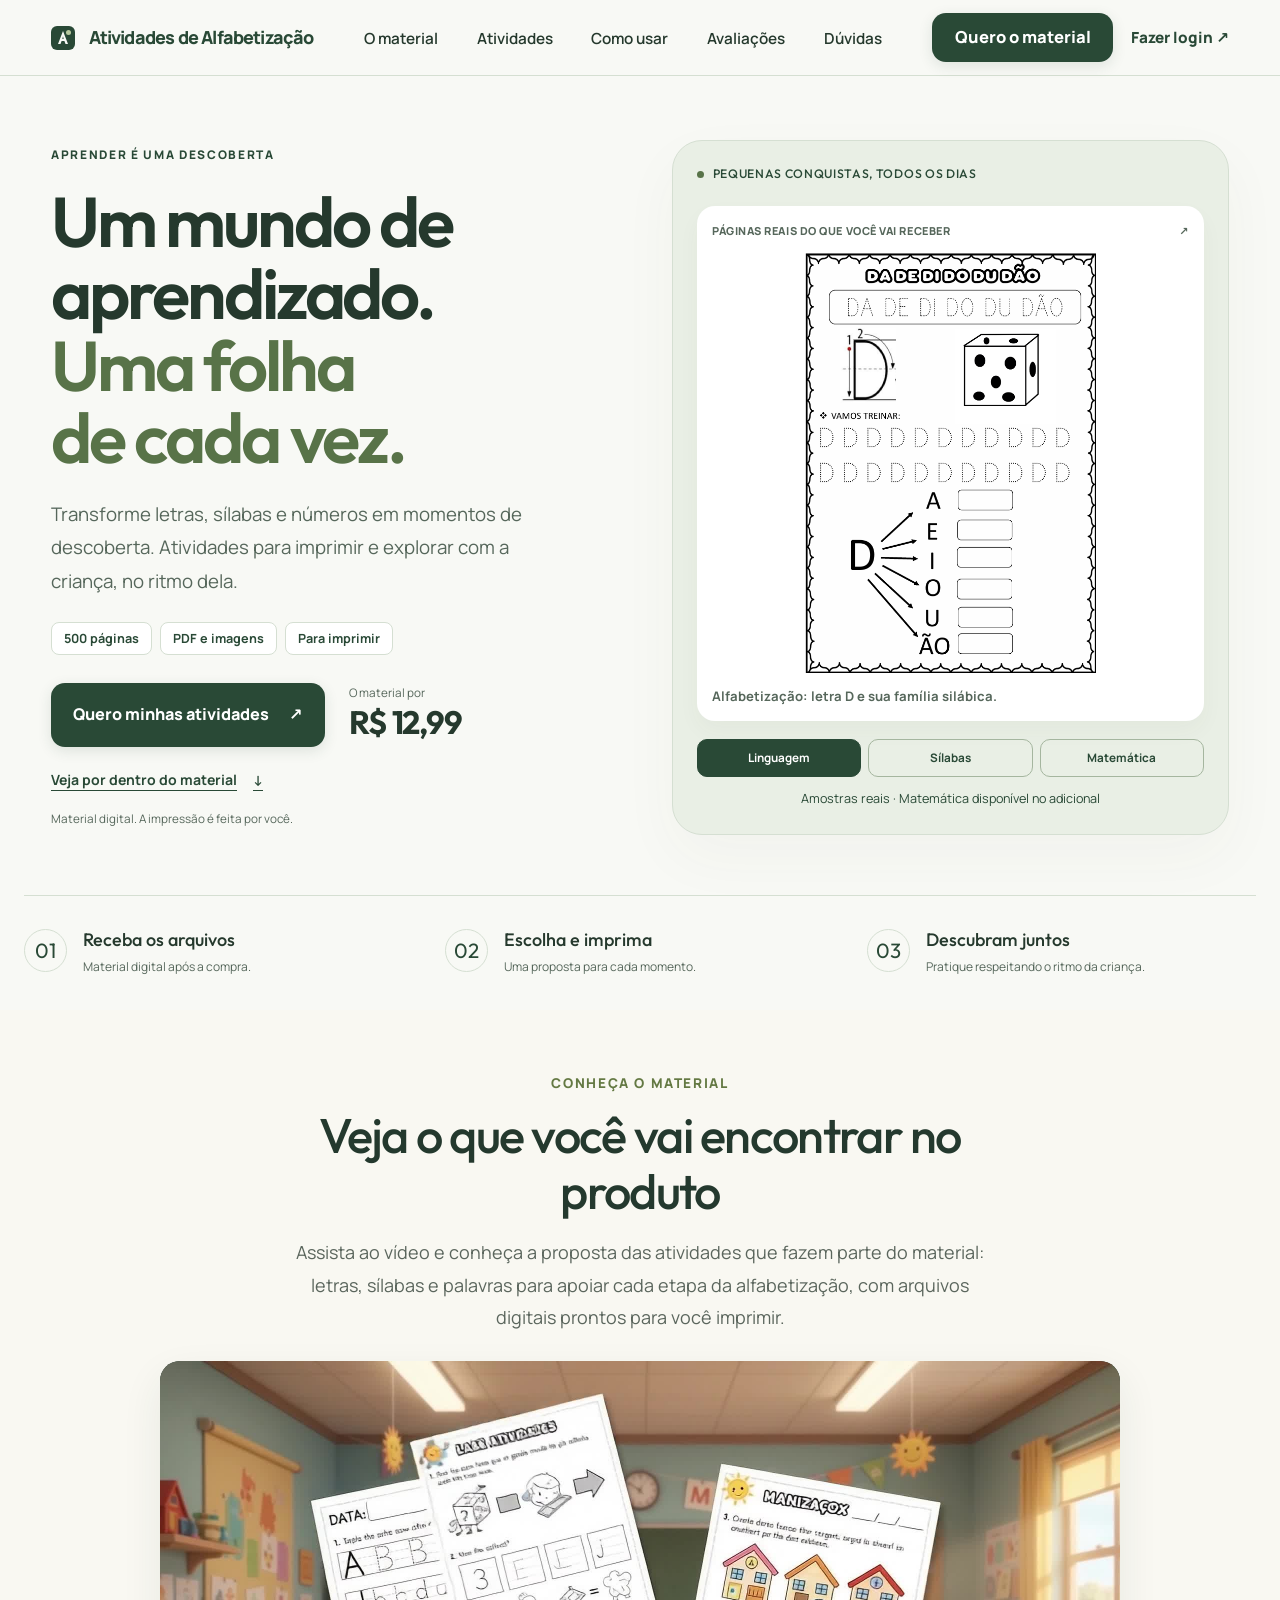
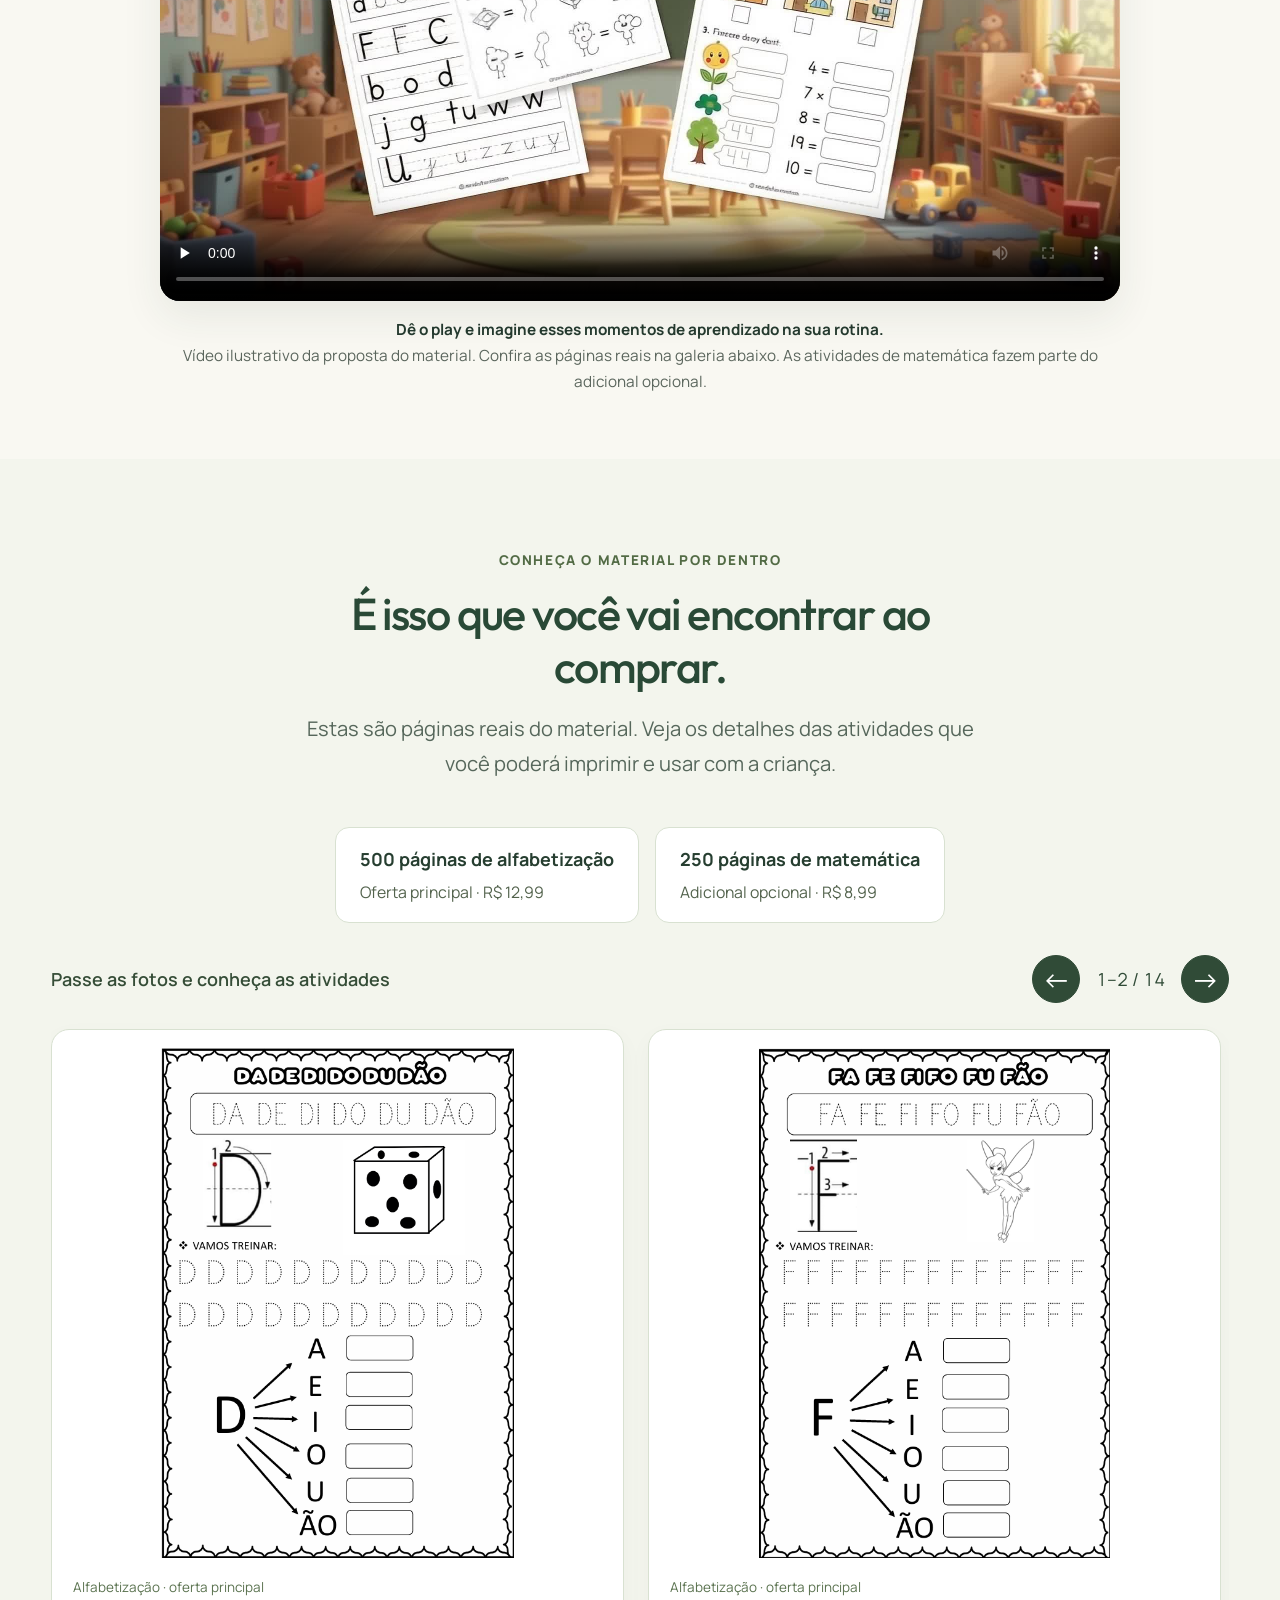
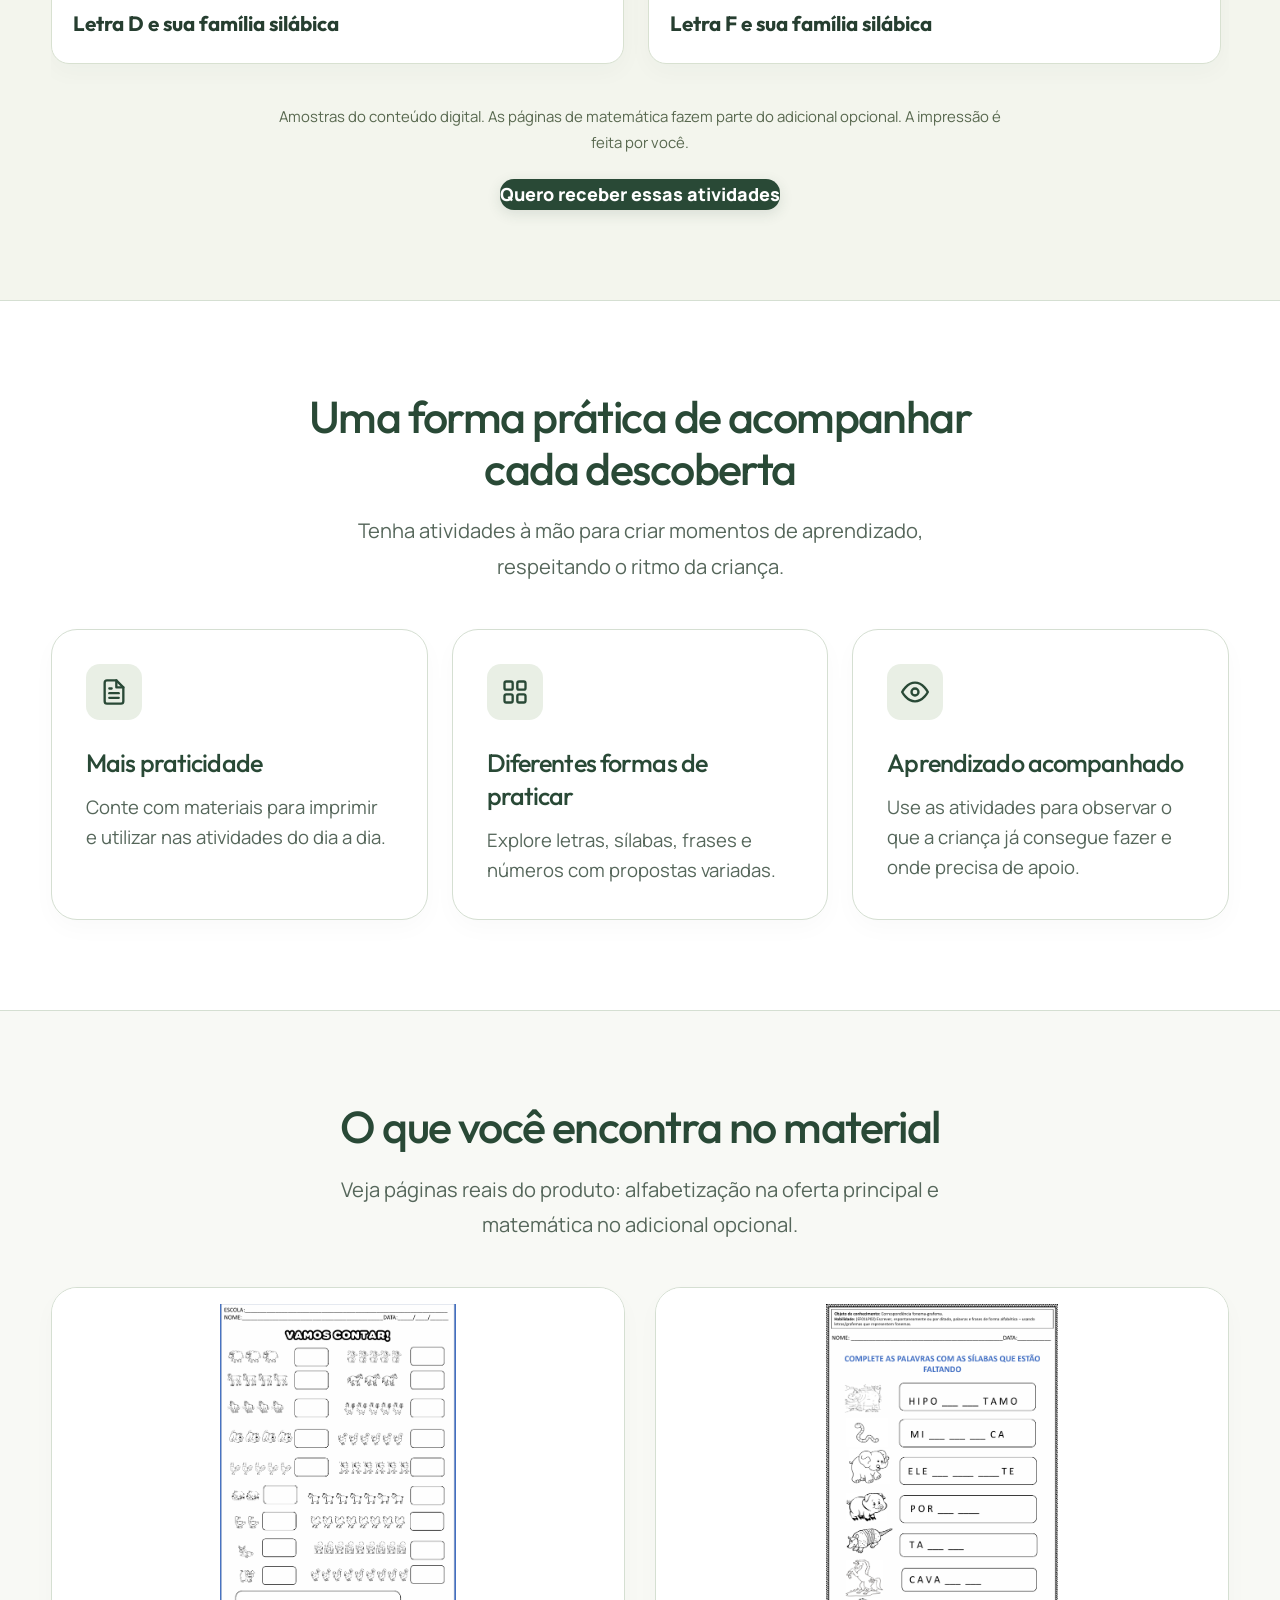
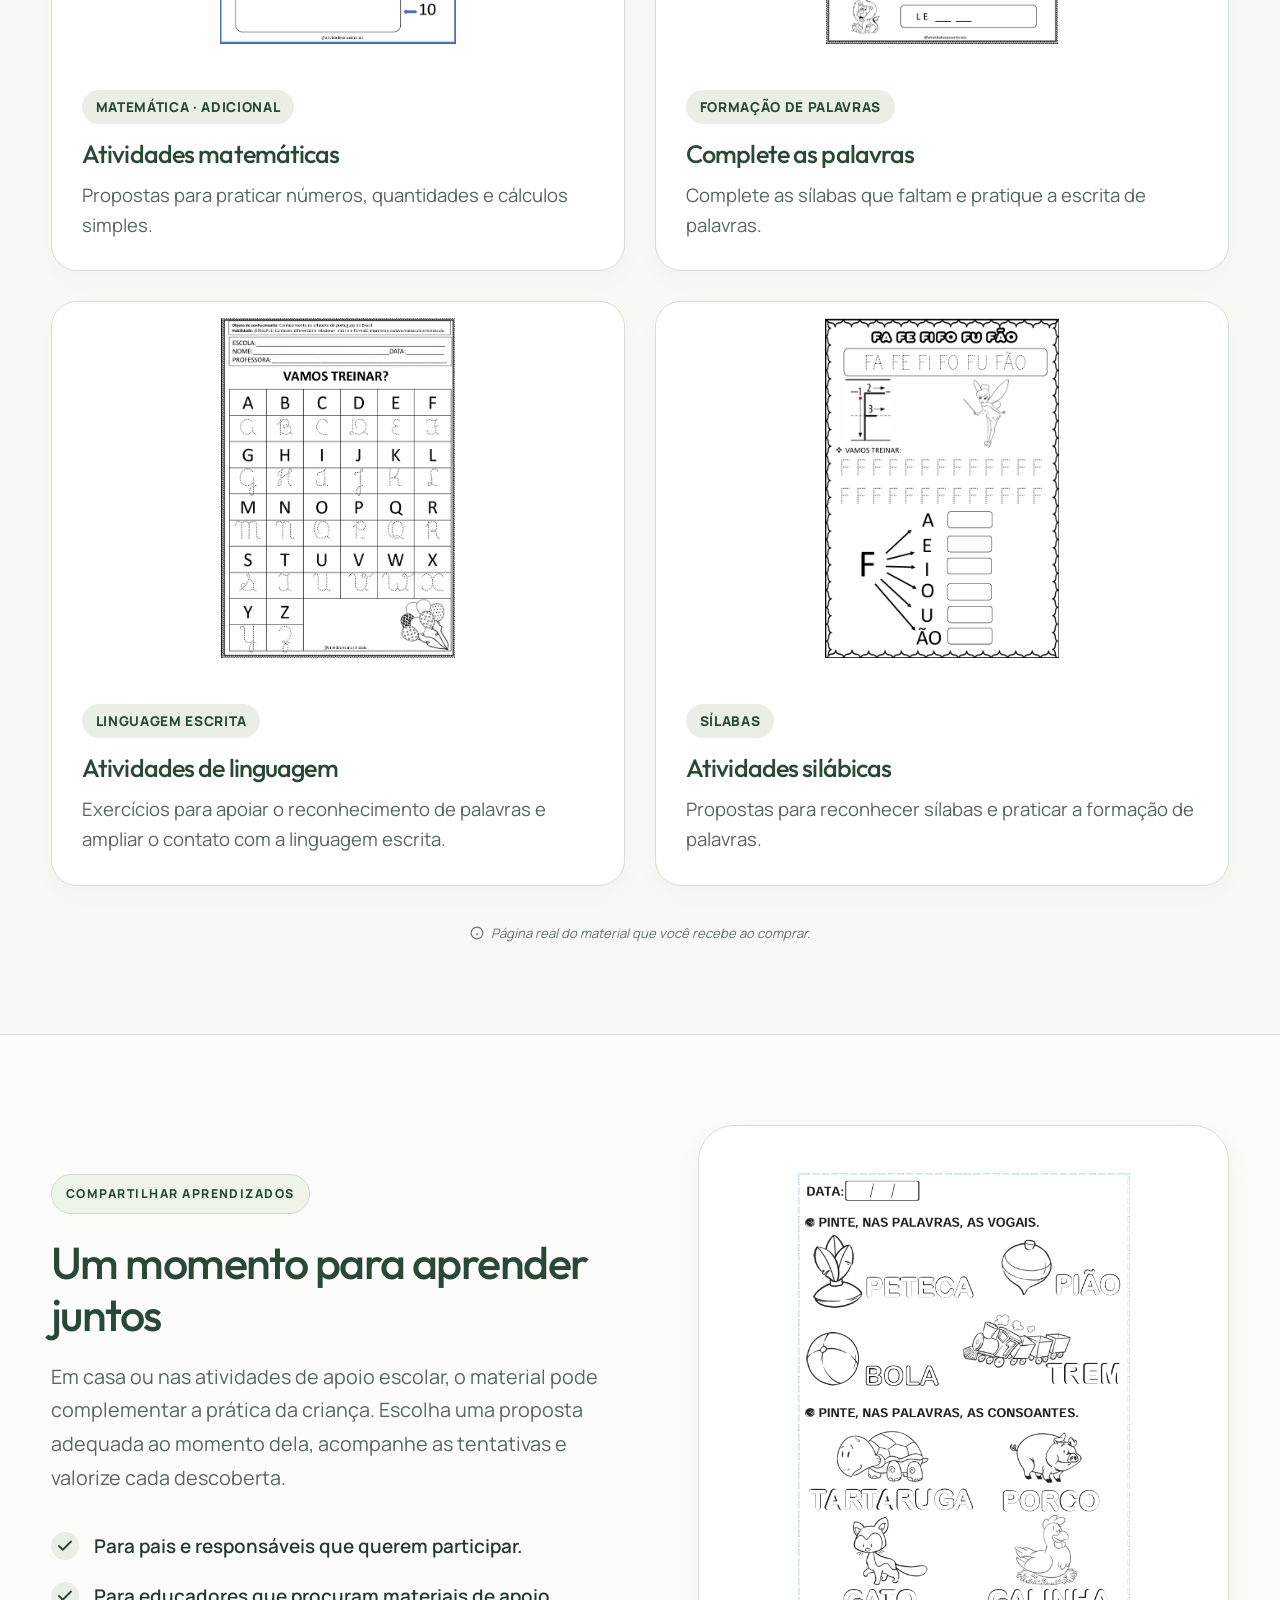
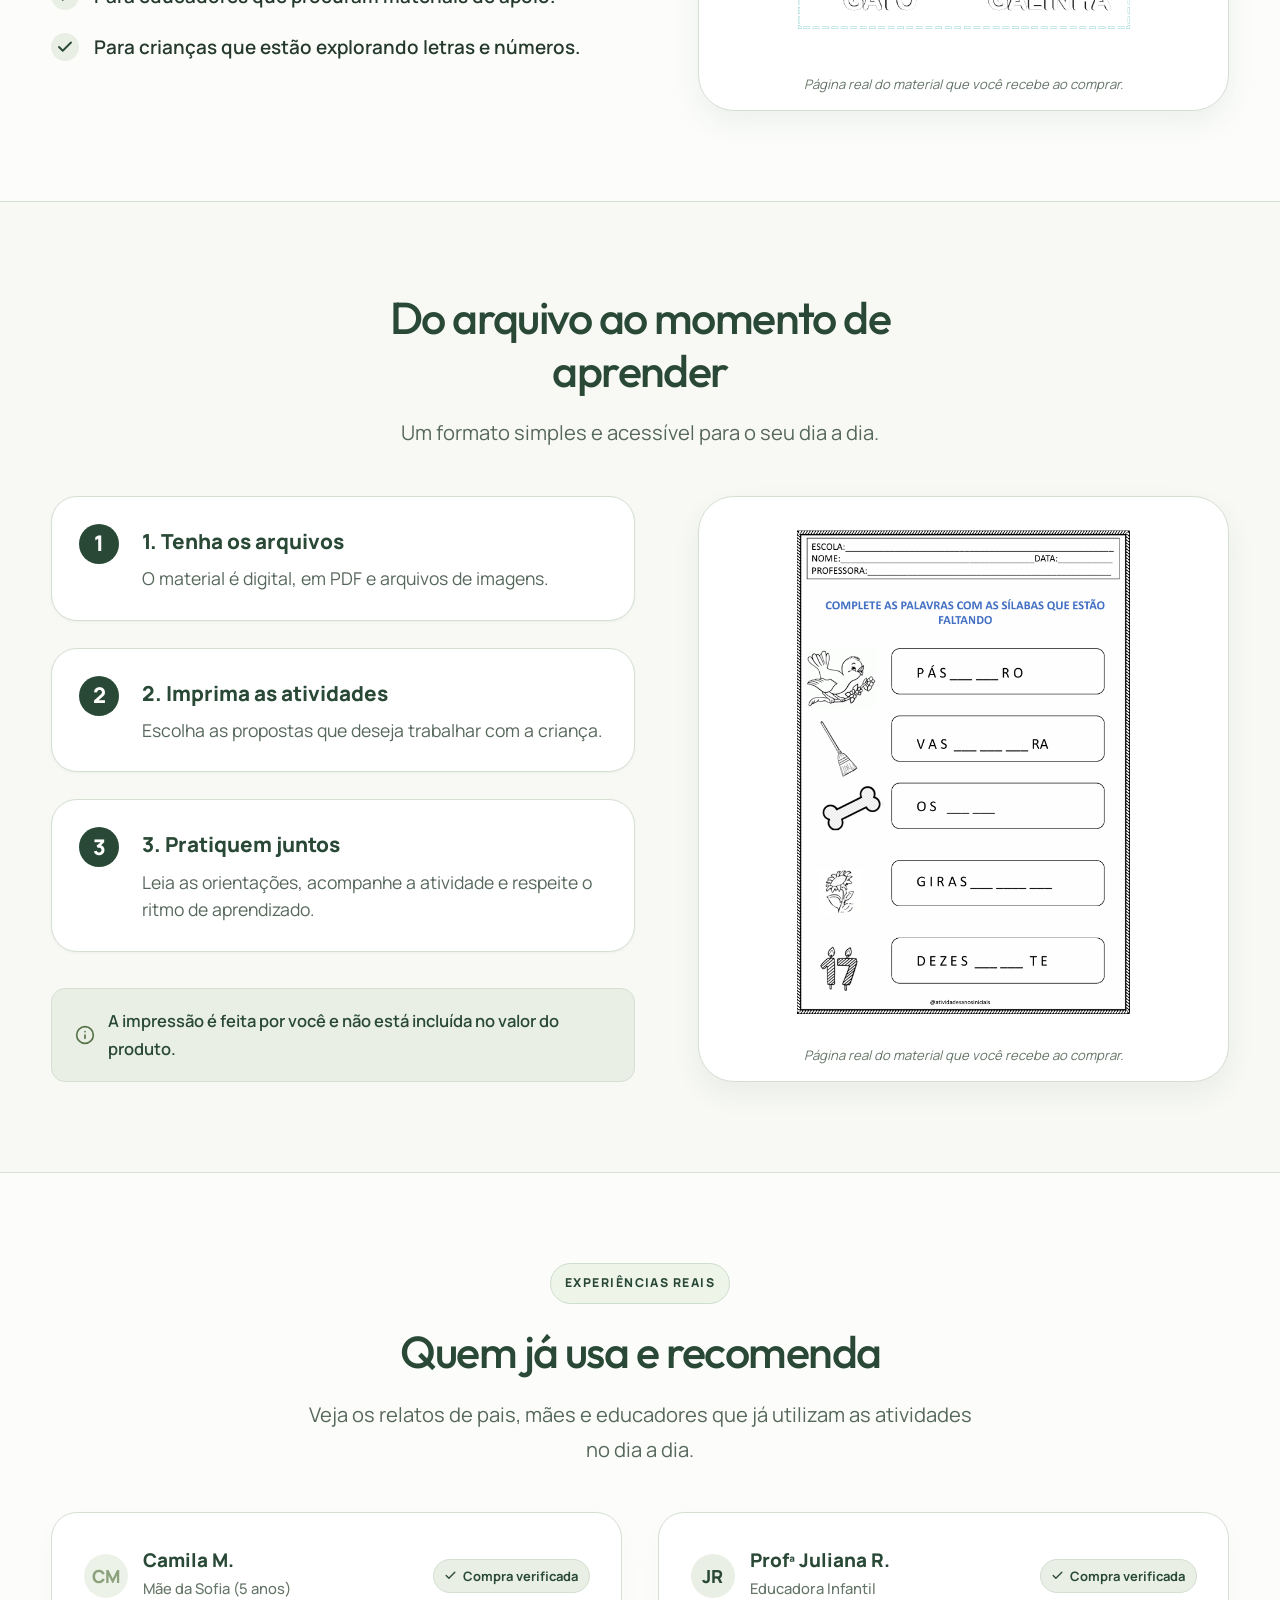
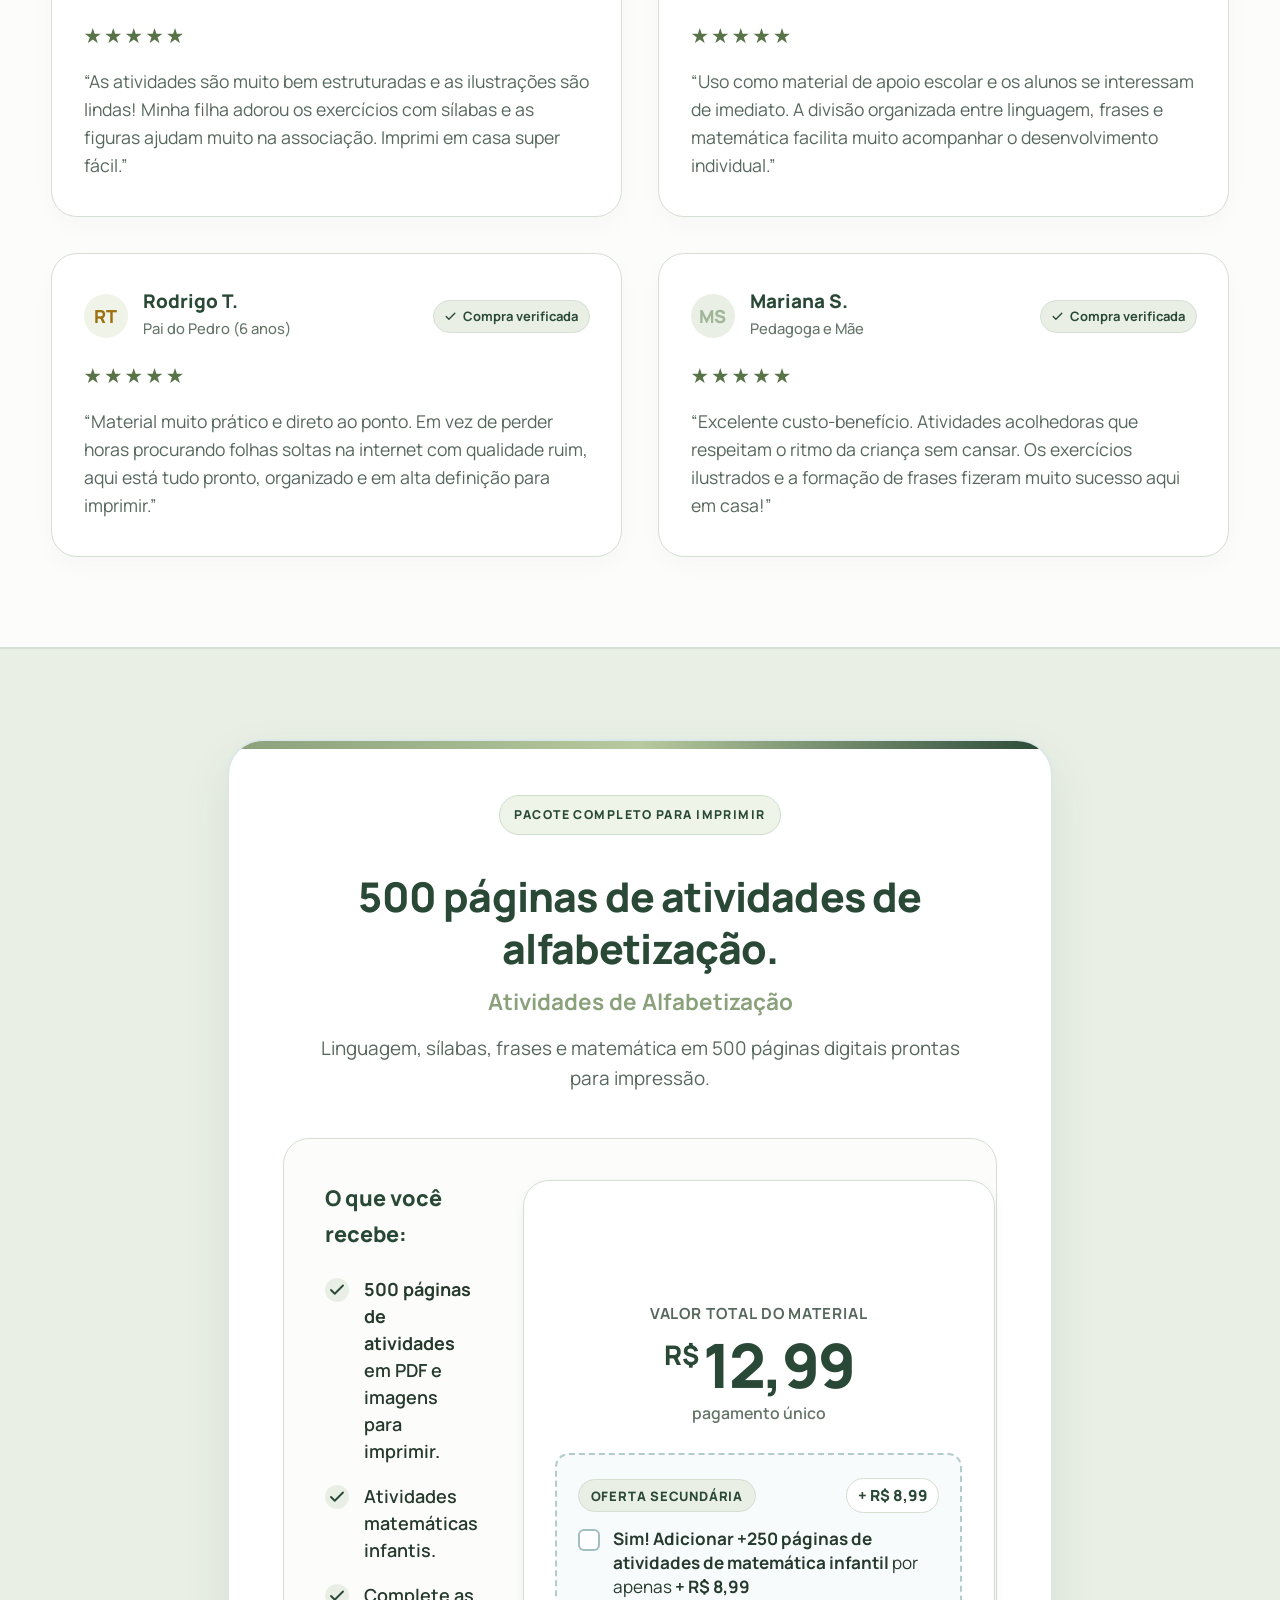
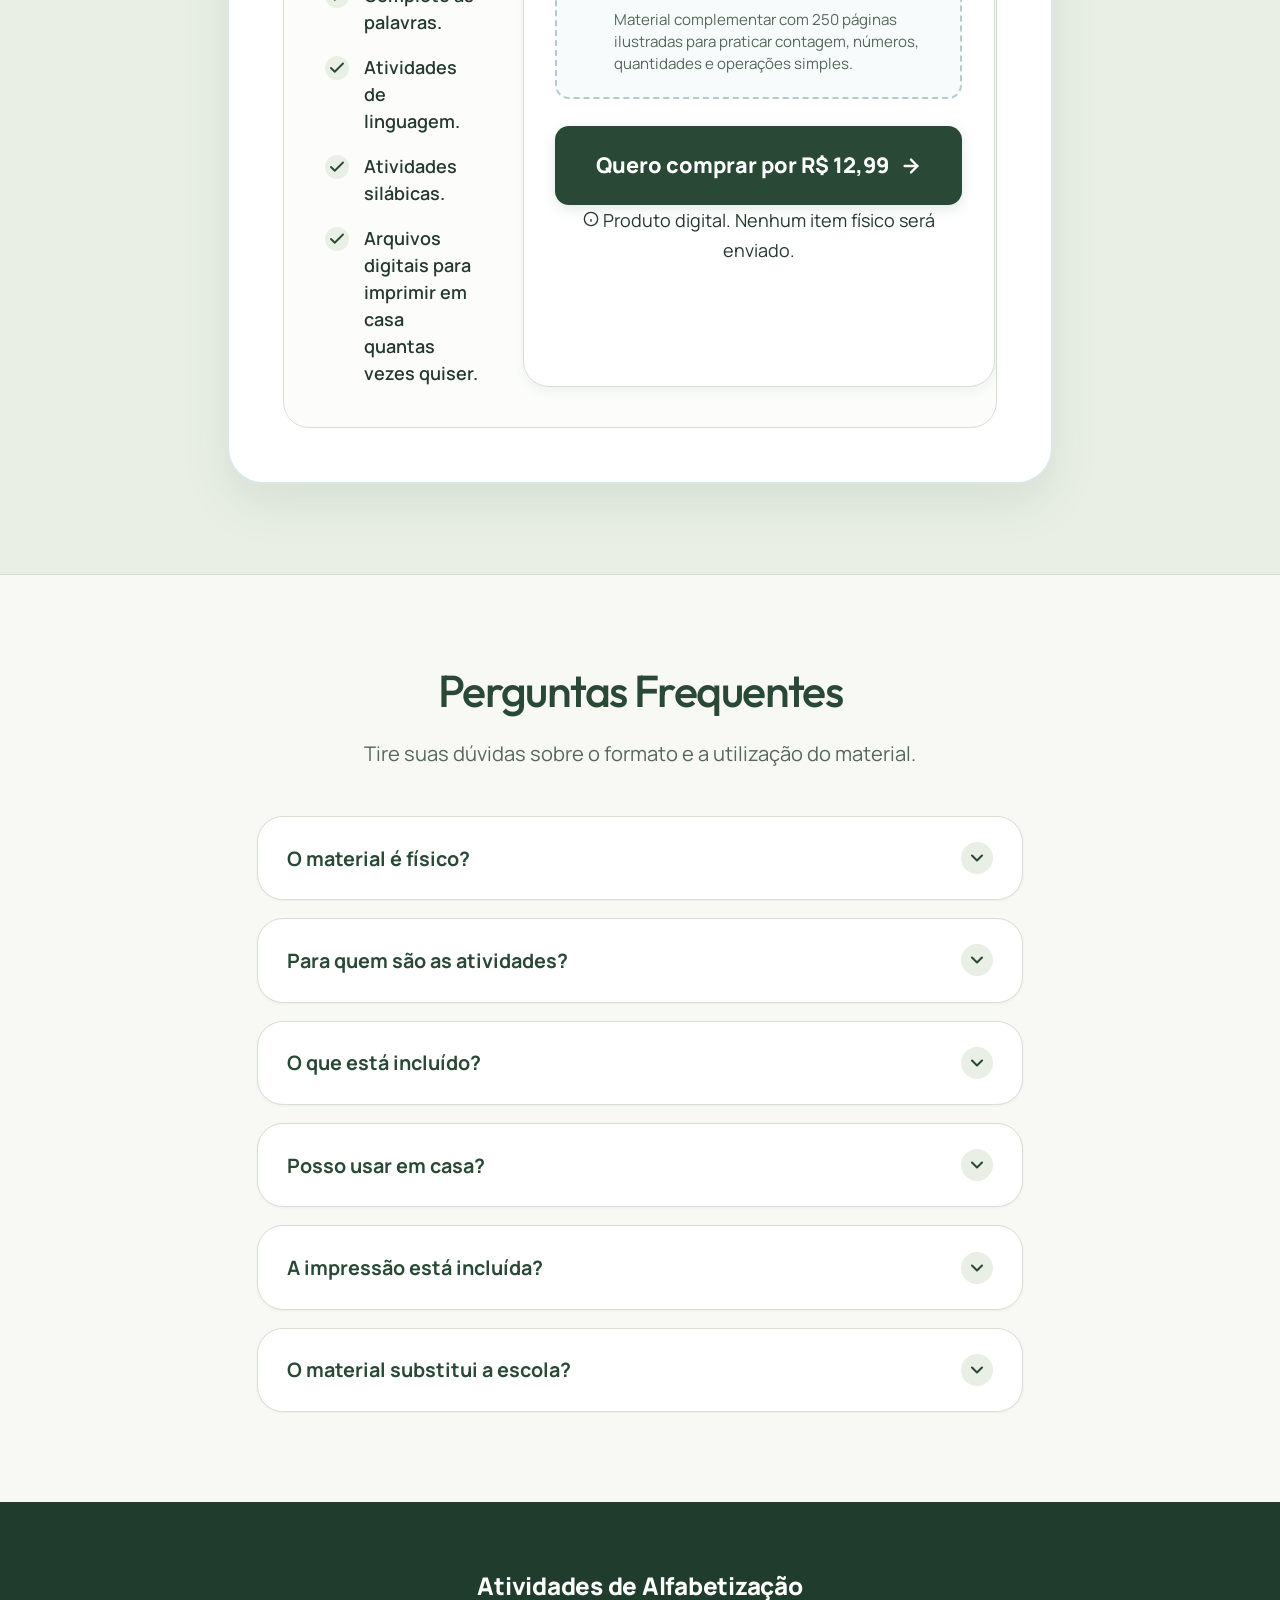
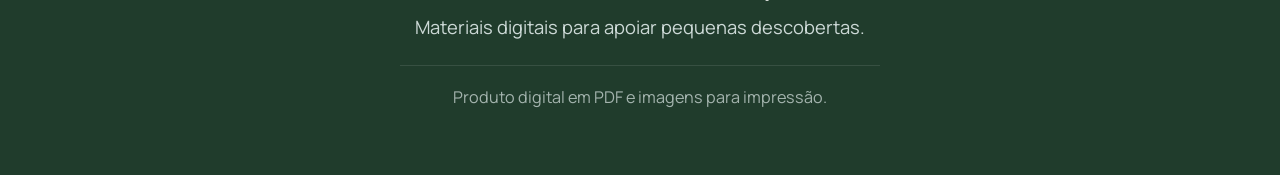
==== commit 1bb1496a: "feat: atualiza landing page com video, carrossel de amostras e nova oferta" ====
--- a/index.html
+++ b/index.html
@@ -6,7 +6,7 @@
   <meta name="viewport" content="width=device-width, initial-scale=1.0, viewport-fit=cover">
   <title>Atividades de Alfabetização | Linguagem e Matemática</title>
   <meta name="description"
-    content="Atividades de linguagem, sílabas, frases e matemática em PDF e imagens para imprimir. Conheça o material por R$ 14,99.">
+    content="Atividades de linguagem, sílabas, frases e matemática em PDF e imagens para imprimir. Conheça o material por R$ 12,99.">
 
   <!-- Favicon -->
   <link rel="icon" type="image/svg+xml" href="favicon.svg">
@@ -14,7 +14,7 @@
   <!-- Open Graph -->
   <meta property="og:title" content="Atividades de Alfabetização | Linguagem e Matemática">
   <meta property="og:description"
-    content="Atividades de linguagem, sílabas, frases e matemática em PDF e imagens para imprimir. Conheça o material por R$ 14,99.">
+    content="Atividades de linguagem, sílabas, frases e matemática em PDF e imagens para imprimir. Conheça o material por R$ 12,99.">
   <meta property="og:type" content="website">
   <meta property="og:image" content="./images/a8968fc6-f1da-4332-89d3-373856552319.png">
   <meta name="theme-color" content="#FFF9F2">
@@ -22,11 +22,18 @@
   <!-- Google Fonts: Plus Jakarta Sans -->
   <link rel="preconnect" href="https://fonts.googleapis.com">
   <link rel="preconnect" href="https://fonts.gstatic.com" crossorigin>
-  <link href="https://fonts.googleapis.com/css2?family=Plus+Jakarta+Sans:wght@400;500;600;700;800&display=swap"
+  <link href="https://fonts.googleapis.com/css2?family=Manrope:wght@400;500;600;700;800&family=Outfit:wght@400;500;600;700;800&display=swap"
     rel="stylesheet">
 
   <!-- Stylesheet -->
   <link rel="stylesheet" href="styles.css">
+  <link rel="stylesheet" href="modern.css">
+  <link rel="stylesheet" href="discovery.css?v=2">
+<link rel="stylesheet" href="palette.css?v=1">
+<link rel="stylesheet" href="material.css?v=1">
+<style>
+.video-material{background:#f9f8f2;padding:56px 0 64px}.video-material-inner{max-width:960px;margin:auto}.video-material-heading{max-width:710px;margin:0 auto 28px;text-align:center}.video-material-kicker{color:#647943;font-size:.75rem;font-weight:800;letter-spacing:.12em;text-transform:uppercase}.video-material h2{font-family:Outfit,sans-serif;color:#24392e;font-size:clamp(1.9rem,4vw,2.7rem);line-height:1.15;margin:12px 0 16px;font-weight:500;letter-spacing:-.035em}.video-material-heading p{color:#5b665d;line-height:1.8}.video-material video{display:block;width:100%;height:auto;aspect-ratio:16/9;border-radius:20px;background:#24392e;box-shadow:0 16px 40px #24392e15}.video-material figcaption{text-align:center;color:#5b665d;font-size:.85rem;line-height:1.7;margin-top:16px}.video-material figcaption strong{display:block;color:#24392e}@media(max-width:600px){.video-material{padding:36px 0 42px}.video-material video{border-radius:12px}.video-material-heading{text-align:left}}
+</style>
 </head>
 
 <body>
@@ -62,6 +69,7 @@
         <a href="#oferta" class="btn btn-primary btn-sm btn-header" id="btn-header-oferta">
           Quero o material
         </a>
+        <a href="conta.html?modo=login" class="account-link">Fazer login ↗</a>
       </div>
     </div>
   </header>
@@ -69,102 +77,51 @@
   <!-- CONTEÚDO PRINCIPAL -->
   <main id="conteudo-principal">
 
-    <!-- 2. ABERTURA PRINCIPAL (HERO) -->
-    <section class="hero-section" id="o-material" aria-labelledby="hero-title">
-      <div class="container hero-container">
-
-        <!-- Coluna de Texto -->
-        <div class="hero-content">
-          <div class="badge-tag">
-            <span class="badge-dot" aria-hidden="true"></span>
-            ATIVIDADES PARA IMPRIMIR
-          </div>
-
-          <h1 id="hero-title" class="hero-title">
-            Mais descobertas com letras, palavras e números.
-          </h1>
-
-          <p class="hero-description">
-            Apoie a alfabetização da criança com atividades de linguagem, sílabas, frases e matemática. Materiais em PDF
-            e imagens para imprimir e usar no dia a dia.
-          </p>
-
-          <ul class="hero-highlights" aria-label="Destaques do material">
-            <li class="highlight-item">
-              <span class="highlight-icon" aria-hidden="true">
-                <svg width="18" height="18" viewBox="0 0 24 24" fill="none" stroke="currentColor" stroke-width="2.5"
-                  stroke-linecap="round" stroke-linejoin="round">
-                  <polyline points="20 6 9 17 4 12"></polyline>
-                </svg>
-              </span>
-              <span>Linguagem e matemática</span>
-            </li>
-            <li class="highlight-item">
-              <span class="highlight-icon" aria-hidden="true">
-                <svg width="18" height="18" viewBox="0 0 24 24" fill="none" stroke="currentColor" stroke-width="2.5"
-                  stroke-linecap="round" stroke-linejoin="round">
-                  <polyline points="20 6 9 17 4 12"></polyline>
-                </svg>
-              </span>
-              <span>Material digital para impressão</span>
-            </li>
-            <li class="highlight-item">
-              <span class="highlight-icon" aria-hidden="true">
-                <svg width="18" height="18" viewBox="0 0 24 24" fill="none" stroke="currentColor" stroke-width="2.5"
-                  stroke-linecap="round" stroke-linejoin="round">
-                  <polyline points="20 6 9 17 4 12"></polyline>
-                </svg>
-              </span>
-              <span>Para complementar o aprendizado</span>
-            </li>
-          </ul>
-
-          <div class="hero-cta-block">
-            <div class="price-presentation">
-              <span class="price-prefix">Apenas</span>
-              <span class="price-value" aria-label="Preço: R$ 14,99">R$ 14,99</span>
-            </div>
-
-            <a href="https://pay.cakto.com.br/o5ez8zz_1096891" class="btn btn-primary btn-lg btn-buy" id="btn-hero-buy" data-action="buy">
-              <span>Quero minhas atividades</span>
-              <svg width="20" height="20" viewBox="0 0 24 24" fill="none" stroke="currentColor" stroke-width="2.5"
-                stroke-linecap="round" stroke-linejoin="round" aria-hidden="true">
-                <line x1="5" y1="12" x2="19" y2="12"></line>
-                <polyline points="12 5 19 12 12 19"></polyline>
-              </svg>
-            </a>
-
-            <p class="hero-disclaimer">
-              <svg width="16" height="16" viewBox="0 0 24 24" fill="none" stroke="currentColor" stroke-width="2"
-                stroke-linecap="round" stroke-linejoin="round" aria-hidden="true">
-                <circle cx="12" cy="12" r="10"></circle>
-                <line x1="12" y1="16" x2="12" y2="12"></line>
-                <line x1="12" y1="8" x2="12.01" y2="8"></line>
-              </svg>
-              <span>Você recebe arquivos digitais. Nenhum material físico será enviado.</span>
-            </p>
-          </div>
-        </div>
-
-        <!-- Coluna Visual / Imagem Principal -->
-        <div class="hero-visual">
-          <div class="hero-card-frame">
-            <div class="decorative-blob blob-coral" aria-hidden="true"></div>
-            <div class="decorative-blob blob-yellow" aria-hidden="true"></div>
-            <figure class="hero-figure">
-              <img src="./images/a8968fc6-f1da-4332-89d3-373856552319.png"
-                alt="Apresentação do produto digital Atividades de Alfabetização com folhas impressas e livros educativos"
-                class="hero-img" id="img-hero-product" fetchpriority="high" loading="eager" width="800" height="533">
-              <figcaption class="image-caption">
-                Imagens ilustrativas dos temas trabalhados.
-              </figcaption>
-            </figure>
-          </div>
-        </div>
-
-      </div>
+    <section class="discovery-hero" id="o-material" aria-labelledby="hero-title">
+      <div class="container discovery-grid">
+        <div class="discovery-copy">
+          <div class="discovery-kicker">APRENDER É UMA DESCOBERTA</div>
+          <h1 id="hero-title">Um mundo de<br>aprendizado.<br><span>Uma folha<br> de cada vez.</span></h1>
+          <p>Transforme letras, sílabas e números em momentos de descoberta. Atividades para imprimir e explorar com a criança, no ritmo dela.</p>
+          <div class="discovery-tags"><span>500 páginas</span><span>PDF e imagens</span><span>Para imprimir</span></div>
+          <div class="discovery-purchase"><a href="https://pay.cakto.com.br/o5ez8zz_1096891" class="btn btn-primary btn-lg" id="btn-hero-buy" data-action="buy">Quero minhas atividades <span aria-hidden="true">↗</span></a><div class="discovery-price"><small>O material por</small><strong>R$ 12,99</strong></div></div>
+          <a class="discovery-explore" href="#amostras">Veja por dentro do material <span aria-hidden="true">↓</span></a>
+          <small class="discovery-note">Material digital. A impressão é feita por você.</small>
+        </div>
+        <div class="discovery-board">
+          <div class="board-top"><span><span class="board-dot"></span> PEQUENAS CONQUISTAS, TODOS OS DIAS</span></div>
+          <div class="learning-tiles" aria-label="Letras, palavras e números"><div class="learning-tile tile-letter"><strong>Aa</strong><span>Reconhecer letras</span></div><div class="learning-tile tile-word"><strong>BA + LA</strong><span>Descobrir palavras</span></div><div class="learning-tile tile-number"><strong>1 2 3</strong><span>Explorar números</span></div></div>
+          <figure class="discovery-preview"><div class="preview-heading"><span>PÁGINAS REAIS DO QUE VOCÊ VAI RECEBER</span><span aria-hidden="true">↗</span></div><img id="discovery-sample" src="./images/material-01.png" alt="Página real do material: Letra D e sua família silábica" width="600" height="400" fetchpriority="high"><figcaption id="sample-caption">Alfabetização: letra D e sua família silábica.</figcaption></figure>
+          <div class="sample-buttons" role="group" aria-label="Escolha um tema para visualizar"><button type="button" data-sample="language" aria-pressed="true">Linguagem</button><button type="button" data-sample="syllables" aria-pressed="false">Sílabas</button><button type="button" data-sample="math" aria-pressed="false">Matemática</button></div>
+          <p class="board-footnote">Amostras reais · Matemática disponível no adicional</p>
+        </div>
+      </div>
+      <ol class="container discovery-steps" aria-label="Como usar o material"><li><span class="step-number">01</span><div><strong>Receba os arquivos</strong><p>Material digital após a compra.</p></div></li><li><span class="step-number">02</span><div><strong>Escolha e imprima</strong><p>Uma proposta para cada momento.</p></div></li><li><span class="step-number">03</span><div><strong>Descubram juntos</strong><p>Pratique respeitando o ritmo da criança.</p></div></li></ol>
     </section>
-
+    <section class="video-material" id="video-material" aria-labelledby="video-material-title">
+      <div class="container"><div class="video-material-inner">
+        <div class="video-material-heading">
+          <span class="video-material-kicker">Conheça o material</span>
+          <h2 id="video-material-title">Veja o que você vai encontrar no produto</h2>
+          <p>Assista ao vídeo e conheça a proposta das atividades que fazem parte do material: letras, sílabas e palavras para apoiar cada etapa da alfabetização, com arquivos digitais prontos para você imprimir.</p>
+        </div>
+        <figure>
+          <video controls playsinline preload="none" poster="videos/capa-material.jpg" aria-label="Vídeo de apresentação das atividades de alfabetização" aria-describedby="video-material-description" width="1920" height="1080">
+            <source src="videos/apresentacao-material.mp4" type="video/mp4">
+            Seu navegador não suporta a reprodução deste vídeo.
+          </video>
+          <figcaption id="video-material-description"><strong>Dê o play e imagine esses momentos de aprendizado na sua rotina.</strong>Vídeo ilustrativo da proposta do material. Confira as páginas reais na galeria abaixo. As atividades de matemática fazem parte do adicional opcional.</figcaption>
+        </figure>
+      </div></div>
+    </section>
+
+
+<section class="section material-gallery" id="amostras" aria-labelledby="material-title"><div class="container">
+<header class="section-header"><p class="material-eyebrow">CONHEÇA O MATERIAL POR DENTRO</p><h2 class="section-title" id="material-title">É isso que você vai encontrar ao comprar.</h2><p class="section-subtitle">Estas são páginas reais do material. Veja os detalhes das atividades que você poderá imprimir e usar com a criança.</p></header>
+<div class="material-packages"><span><strong>500 páginas de alfabetização</strong>Oferta principal · R$ 12,99</span><span><strong>250 páginas de matemática</strong>Adicional opcional · R$ 8,99</span></div>
+<div class="material-carousel" role="region" aria-roledescription="carrossel" aria-label="Fotos reais das atividades">
+<div class="material-controls"><p>Passe as fotos e conheça as atividades</p><div><button type="button" id="material-prev" aria-label="Ver foto anterior" aria-controls="material-track">←</button><span id="material-counter" aria-live="polite">1 / 14</span><button type="button" id="material-next" aria-label="Ver próxima foto" aria-controls="material-track">→</button></div></div>
+<div class="material-track" id="material-track" tabindex="0" aria-label="Use as setas do teclado ou deslize para ver as fotos"><figure class="material-slide" role="group" aria-roledescription="slide" aria-label="1 de 14"><img src="images/material-01.png" alt="Letra D e sua família silábica" loading="lazy" decoding="async"><figcaption><span>Alfabetização · oferta principal</span><strong>Letra D e sua família silábica</strong></figcaption></figure><figure class="material-slide" role="group" aria-roledescription="slide" aria-label="2 de 14"><img src="images/material-02.png" alt="Letra F e sua família silábica" loading="lazy" decoding="async"><figcaption><span>Alfabetização · oferta principal</span><strong>Letra F e sua família silábica</strong></figcaption></figure><figure class="material-slide" role="group" aria-roledescription="slide" aria-label="3 de 14"><img src="images/material-03.png" alt="Treino do alfabeto" loading="lazy" decoding="async"><figcaption><span>Alfabetização · oferta principal</span><strong>Treino do alfabeto</strong></figcaption></figure><figure class="material-slide" role="group" aria-roledescription="slide" aria-label="4 de 14"><img src="images/material-04.png" alt="Complete as sílabas dos animais" loading="lazy" decoding="async"><figcaption><span>Alfabetização · oferta principal</span><strong>Complete as sílabas dos animais</strong></figcaption></figure><figure class="material-slide" role="group" aria-roledescription="slide" aria-label="5 de 14"><img src="images/material-05.png" alt="Complete as palavras" loading="lazy" decoding="async"><figcaption><span>Alfabetização · oferta principal</span><strong>Complete as palavras</strong></figcaption></figure><figure class="material-slide" role="group" aria-roledescription="slide" aria-label="6 de 14"><img src="images/material-06.png" alt="Palavras com Ã e ÃO" loading="lazy" decoding="async"><figcaption><span>Alfabetização · oferta principal</span><strong>Palavras com Ã e ÃO</strong></figcaption></figure><figure class="material-slide" role="group" aria-roledescription="slide" aria-label="7 de 14"><img src="images/material-07.png" alt="Vogais e consoantes" loading="lazy" decoding="async"><figcaption><span>Alfabetização · oferta principal</span><strong>Vogais e consoantes</strong></figcaption></figure><figure class="material-slide" role="group" aria-roledescription="slide" aria-label="8 de 14"><img src="images/material-08.png" alt="Sons e família da letra B" loading="lazy" decoding="async"><figcaption><span>Alfabetização · oferta principal</span><strong>Sons e família da letra B</strong></figcaption></figure><figure class="material-slide" role="group" aria-roledescription="slide" aria-label="9 de 14"><img src="images/material-09.png" alt="Sílabas CA, QUE, QUI, CO e CU" loading="lazy" decoding="async"><figcaption><span>Alfabetização · oferta principal</span><strong>Sílabas CA, QUE, QUI, CO e CU</strong></figcaption></figure><figure class="material-slide" role="group" aria-roledescription="slide" aria-label="10 de 14"><img src="images/material-10.png" alt="Contagem e gráfico dos animais" loading="lazy" decoding="async"><figcaption><span>Matemática · adicional opcional</span><strong>Contagem e gráfico dos animais</strong></figcaption></figure><figure class="material-slide" role="group" aria-roledescription="slide" aria-label="11 de 14"><img src="images/material-11.png" alt="Medida de tempo e relógios" loading="lazy" decoding="async"><figcaption><span>Matemática · adicional opcional</span><strong>Medida de tempo e relógios</strong></figcaption></figure><figure class="material-slide" role="group" aria-roledescription="slide" aria-label="12 de 14"><img src="images/material-12.png" alt="Vamos contar os animais" loading="lazy" decoding="async"><figcaption><span>Matemática · adicional opcional</span><strong>Vamos contar os animais</strong></figcaption></figure><figure class="material-slide" role="group" aria-roledescription="slide" aria-label="13 de 14"><img src="images/material-13.png" alt="Conte os objetos escolares" loading="lazy" decoding="async"><figcaption><span>Matemática · adicional opcional</span><strong>Conte os objetos escolares</strong></figcaption></figure><figure class="material-slide" role="group" aria-roledescription="slide" aria-label="14 de 14"><img src="images/material-14.png" alt="Quarenta e quatro dezenas" loading="lazy" decoding="async"><figcaption><span>Matemática · adicional opcional</span><strong>Quarenta e quatro dezenas</strong></figcaption></figure></div></div><p class="material-note">Amostras do conteúdo digital. As páginas de matemática fazem parte do adicional opcional. A impressão é feita por você.</p><div class="material-cta"><a class="btn btn-primary" href="#oferta">Quero receber essas atividades</a></div></div></section>
     <!-- 3. BENEFÍCIOS -->
     <section class="section benefits-section" id="beneficios" aria-labelledby="benefits-title">
       <div class="container">
@@ -242,7 +199,7 @@
             O que você encontra no material
           </h2>
           <p class="section-subtitle">
-            Recursos práticos para apoiar o contato com a leitura, a escrita e os números.
+            Veja páginas reais do produto: alfabetização na oferta principal e matemática no adicional opcional.
           </p>
         </header>
 
@@ -250,12 +207,12 @@
           <!-- Card 1: Matemática -->
           <article class="content-card">
             <div class="content-image-wrapper">
-              <img src="./images/934cffbc-d47f-45a9-839f-bb436209f000.png"
-                alt="Exemplo ilustrativo de atividades matemáticas com somas simples e maçãs" class="content-img"
+              <img src="./images/material-12.png"
+                alt="Página real do material: Vamos contar os animais" class="content-img"
                 id="img-content-math" loading="lazy" decoding="async" width="600" height="400">
             </div>
             <div class="content-body">
-              <div class="content-tag tag-yellow">Matemática</div>
+              <div class="content-tag tag-yellow">Matemática · adicional</div>
               <h3 class="content-card-title">Atividades matemáticas</h3>
               <p class="content-card-desc">
                 Propostas para praticar números, quantidades e cálculos simples.
@@ -263,18 +220,18 @@
             </div>
           </article>
 
-          <!-- Card 2: Complete as frases -->
+          <!-- Card 2: Complete as palavras -->
           <article class="content-card">
             <div class="content-image-wrapper">
-              <img src="./images/fbbab337-ca56-4a09-8812-75bbc17ad59f.png"
-                alt="Exemplo ilustrativo de atividades de complete as frases com ilustrações" class="content-img"
+              <img src="./images/material-04.png"
+                alt="Página real do material: Complete as sílabas dos animais" class="content-img"
                 id="img-content-phrases" loading="lazy" decoding="async" width="600" height="400">
             </div>
             <div class="content-body">
-              <div class="content-tag tag-coral">Construção de frases</div>
-              <h3 class="content-card-title">Complete as frases</h3>
+              <div class="content-tag tag-coral">Formação de palavras</div>
+              <h3 class="content-card-title">Complete as palavras</h3>
               <p class="content-card-desc">
-                Atividades para explorar palavras e construir o sentido das frases.
+                Complete as sílabas que faltam e pratique a escrita de palavras.
               </p>
             </div>
           </article>
@@ -282,8 +239,8 @@
           <!-- Card 3: Atividades de linguagem -->
           <article class="content-card">
             <div class="content-image-wrapper">
-              <img src="./images/528316e3-5e6f-40e3-8a64-11914c7b0f1c.png"
-                alt="Exemplo ilustrativo de atividades de linguagem relacionando palavras e figuras" class="content-img"
+              <img src="./images/material-03.png"
+                alt="Página real do material: Treino do alfabeto" class="content-img"
                 id="img-content-language" loading="lazy" decoding="async" width="600" height="400">
             </div>
             <div class="content-body">
@@ -298,8 +255,8 @@
           <!-- Card 4: Atividades silábicas -->
           <article class="content-card">
             <div class="content-image-wrapper">
-              <img src="./images/090501d1-2149-4633-92ef-483e128c5759.png"
-                alt="Exemplo ilustrativo de atividades com sílabas e formação de palavras" class="content-img"
+              <img src="./images/material-02.png"
+                alt="Página real do material: Letra F e sua família silábica" class="content-img"
                 id="img-content-syllables" loading="lazy" decoding="async" width="600" height="400">
             </div>
             <div class="content-body">
@@ -320,7 +277,7 @@
               <line x1="12" y1="16" x2="12" y2="12"></line>
               <line x1="12" y1="8" x2="12.01" y2="8"></line>
             </svg>
-            Imagens ilustrativas dos temas trabalhados.
+            Página real do material que você recebe ao comprar.
           </p>
         </div>
 
@@ -380,12 +337,12 @@
         <!-- Coluna de Imagem / Família -->
         <div class="daily-use-visual">
           <div class="image-frame-rounded">
-            <img src="./images/25782d27-0903-446c-9da4-b5c77a4cf67f.png"
-              alt="Mãe e filha sentadas à mesa realizando atividades de alfabetização com lápis e papéis impressos"
+            <img src="./images/material-07.png"
+              alt="Página real do material: Vogais e consoantes"
               class="rounded-cover-img" id="img-family-learning" loading="lazy" decoding="async" width="650"
               height="433">
             <figcaption class="image-caption">
-              Imagens ilustrativas dos temas trabalhados.
+              Página real do material que você recebe ao comprar.
             </figcaption>
           </div>
         </div>
@@ -459,12 +416,12 @@
           <!-- Imagem da Impressão em Casa -->
           <div class="how-visual">
             <div class="image-frame-rounded">
-              <img src="./images/082cd862-de89-444a-bf79-ee8464ae2d4b.png"
-                alt="Impressora doméstica imprimindo atividades de alfabetização com letras e ilustrações"
+              <img src="./images/material-05.png"
+                alt="Página real do material: Complete as palavras"
                 class="rounded-cover-img" id="img-home-printing" loading="lazy" decoding="async" width="650"
                 height="433">
               <figcaption class="image-caption">
-                Imagens ilustrativas dos temas trabalhados.
+                Página real do material que você recebe ao comprar.
               </figcaption>
             </div>
           </div>
@@ -606,13 +563,13 @@
               PACOTE COMPLETO PARA IMPRIMIR
             </div>
             <h2 id="offer-title" class="offer-title">
-              250 páginas de atividades de alfabetização.
+              500 páginas de atividades de alfabetização.
             </h2>
             <div class="offer-product-name">
               Atividades de Alfabetização
             </div>
             <p class="offer-summary">
-              Linguagem, sílabas, frases e matemática em 250 páginas digitais prontas para impressão.
+              Linguagem, sílabas, frases e matemática em 500 páginas digitais prontas para impressão.
             </p>
           </div>
 
@@ -628,7 +585,7 @@
                       <polyline points="20 6 9 17 4 12"></polyline>
                     </svg>
                   </span>
-                  <span><strong>250 páginas de atividades</strong> em PDF e imagens para imprimir.</span>
+                  <span><strong>500 páginas de atividades</strong> em PDF e imagens para imprimir.</span>
                 </li>
                 <li class="feature-item">
                   <span class="feature-icon" aria-hidden="true">
@@ -646,7 +603,7 @@
                       <polyline points="20 6 9 17 4 12"></polyline>
                     </svg>
                   </span>
-                  <span>Complete as frases.</span>
+                  <span>Complete as palavras.</span>
                 </li>
                 <li class="feature-item">
                   <span class="feature-icon" aria-hidden="true">
@@ -682,7 +639,7 @@
               <div class="pricing-label" id="pricing-label-text">Valor total do material</div>
               <div class="pricing-main">
                 <span class="pricing-currency">R$</span>
-                <span class="pricing-amount" id="pricing-amount-display">14,99</span>
+                <span class="pricing-amount" id="pricing-amount-display">12,99</span>
               </div>
               <div class="pricing-sub" id="pricing-sub-display">pagamento único</div>
 
@@ -690,28 +647,28 @@
               <div class="order-bump-card" id="order-bump-box">
                 <div class="order-bump-header">
                   <span class="order-bump-badge">OFERTA SECUNDÁRIA</span>
-                  <span class="order-bump-price-tag">+ R$ 9,90</span>
+                  <span class="order-bump-price-tag">+ R$ 8,99</span>
                 </div>
                 <label class="order-bump-label" for="bump-checkbox">
                   <input type="checkbox" id="bump-checkbox" class="order-bump-checkbox"
-                    aria-label="Adicionar 100 páginas de exercícios de matemática infantil">
+                    aria-label="Adicionar 250 páginas de atividades de matemática infantil">
                   <span class="order-bump-custom-check" aria-hidden="true">
                     <span class="order-bump-mark">X</span>
                   </span>
                   <span class="order-bump-title">
-                    <strong>Sim! Adicionar +100 páginas de exercícios de matemática infantil</strong> por apenas
-                    <strong>+ R$ 9,90</strong>
+                    <strong>Sim! Adicionar +250 páginas de atividades de matemática infantil</strong> por apenas
+                    <strong>+ R$ 8,99</strong>
                   </span>
                 </label>
                 <p class="order-bump-desc">
-                  Material complementar com 100 páginas ilustradas para praticar contagem, números, quantidades e
+                  Material complementar com 250 páginas ilustradas para praticar contagem, números, quantidades e
                   operações simples.
                 </p>
               </div>
 
               <a href="https://pay.cakto.com.br/o5ez8zz_1096891" class="btn btn-primary btn-xl btn-buy btn-offer-cta" id="btn-offer-buy"
                 data-action="buy">
-                <span id="btn-offer-label">Quero comprar por R$ 14,99</span>
+                <span id="btn-offer-label">Quero comprar por R$ 12,99</span>
                 <svg width="22" height="22" viewBox="0 0 24 24" fill="none" stroke="currentColor" stroke-width="2.5"
                   stroke-linecap="round" stroke-linejoin="round" aria-hidden="true">
                   <line x1="5" y1="12" x2="19" y2="12"></line>
@@ -720,7 +677,7 @@
               </a>
 
               <div class="order-bump-feedback" id="order-bump-feedback" hidden>
-                <span>✨ Inclui: 250 págs Alfabetização + 100 págs Matemática Infantil (Total: 350 págs)</span>
+                <span>✨ Inclui: 500 págs Alfabetização + 250 págs Matemática Infantil (Total: 750 págs)</span>
               </div>
 
               <p class="offer-disclaimer">
@@ -916,7 +873,7 @@
     <div class="mobile-sticky-container">
       <div class="mobile-sticky-price">
         <span class="mobile-price-tag">Valor</span>
-        <span class="mobile-price-number">R$ 14,99</span>
+        <span class="mobile-price-number">R$ 12,99</span>
       </div>
       <a href="https://pay.cakto.com.br/o5ez8zz_1096891" class="btn btn-primary btn-mobile-cta btn-buy" id="btn-mobile-buy" data-action="buy">
         <span>Quero o material</span>
@@ -967,8 +924,10 @@
   </div>
 
   <!-- Scripts -->
-  <script src="config.js"></script>
-  <script src="app.js"></script>
+  <script src="config.js?v=oferta500"></script>
+  <script src="app.js?v=oferta500"></script>
+  <script src="discovery.js?v=material"></script>
+<script src="material.js?v=1"></script>
 </body>
 
 </html>
--- a/modern.css
+++ b/modern.css
@@ -0,0 +1,13 @@
+:root{--font-family-base:'Manrope',system-ui,sans-serif;--max-width-container:1240px;--color-cream:#faf9f6;--color-teal:#17665b;--color-teal-hover:#104d44;--color-text-main:#192f2a;--radius-lg:26px;--radius-xl:36px}
+html{font-size:18px}body{line-height:1.7}.container{width:min(100% - 48px,1240px)}
+.site-header{background:rgba(250,249,246,.96);border-bottom:1px solid #dfe7e1;backdrop-filter:blur(16px)}
+.header-container{gap:24px}.logo-text{font-size:1rem;letter-spacing:-.045em}.nav-list{gap:20px}.nav-link{font-size:.85rem}.header-action{display:flex;align-items:center;gap:18px}.account-link{font-size:.85rem;font-weight:800;text-decoration:none;white-space:nowrap}
+.hero-section{padding:86px 0 90px;background:radial-gradient(ellipse at 85% 35%,#e4efdc 0,transparent 48%)}
+.hero-container{gap:56px;grid-template-columns:1.1fr 1fr}.hero-title{font-size:clamp(2.7rem,4.6vw,4rem);line-height:1.09;letter-spacing:-.065em;font-weight:800}.hero-accent{color:var(--color-teal)}
+.hero-description{font-size:1.15rem;line-height:1.8;max-width:550px}.badge-tag{border:1px solid #cdddcf;background:#eef4e8;letter-spacing:.12em;font-size:.68rem;padding:9px 14px}.hero-card-frame{border-radius:36px;background:#edf0df;padding:18px;box-shadow:0 24px 70px #203c2812;transform:rotate(2deg)}.hero-img{border-radius:24px}.hero-figure{transform:rotate(-2deg)}.image-caption{font-size:.73rem}.hero-highlights{gap:12px}.highlight-item{font-size:.96rem}.hero-cta-block{margin-top:30px}.btn{border-radius:14px;font-weight:800;transition:background .2s,transform .2s}.btn:hover{transform:translateY(-2px)}.btn-lg{padding:19px 26px;font-size:1rem}.price-value{font-size:2.8rem;letter-spacing:-.06em}
+.section{padding:90px 0}.section-title{font-size:clamp(2rem,3.5vw,3rem);letter-spacing:-.055em;line-height:1.17}.section-subtitle{font-size:1.12rem;line-height:1.75}.section-header{margin-bottom:45px}.benefits-grid{gap:24px}.benefit-card,.content-card,.testimonial-card{border:1px solid #dde5dd;box-shadow:0 9px 25px #17382706;border-radius:26px}.benefit-card{padding:34px}.benefit-title,.content-card-title{letter-spacing:-.035em;font-size:1.4rem}.benefit-text,.content-card-desc{font-size:1.03rem}.content-grid{gap:30px}.content-body{padding:30px}.content-image-wrapper{aspect-ratio:3/2;height:auto}.content-img{height:100%;object-fit:cover}.faq-question{font-size:1.1rem}.account-banner{margin:50px auto 90px;padding:44px;background:#e9efdf;border:1px solid #d9e3cd;border-radius:30px;display:flex;align-items:center;justify-content:space-between;gap:30px}.account-banner h2{font-size:2rem;line-height:1.2;letter-spacing:-.05em;margin:12px 0}.account-banner .btn{flex-shrink:0}.eyebrow{font-size:.7rem;font-weight:800;letter-spacing:.15em;color:#17665b}
+.account-page{min-height:100vh;background:radial-gradient(ellipse at 10% 20%,#e6eddc,transparent 60%),#faf9f6}.account-shell{width:min(1100px,100% - 40px);margin:50px auto;display:grid;grid-template-columns:1fr 1fr;gap:70px;align-items:start}.account-intro{padding-top:60px}.account-intro h1{font-size:clamp(2.5rem,5vw,4rem);line-height:1.08;letter-spacing:-.06em;margin:24px 0}.account-intro p{color:#55685f}.back-link{display:inline-block;margin:28px 24px;text-decoration:none;font-weight:800}.account-card{padding:36px;background:white;border:1px solid #dde5dd;border-radius:28px;box-shadow:0 25px 65px #1738270b}.account-card h2{font-size:1.8rem;letter-spacing:-.05em;margin-bottom:8px}.account-tabs{display:flex;background:#f1f4ed;padding:5px;border-radius:12px;margin-bottom:24px;gap:6px}.account-tabs button{flex:1;padding:12px;border-radius:9px;font-size:.9rem}.account-tabs button[aria-pressed=true]{background:white;box-shadow:0 2px 5px #0001;font-weight:800}.account-form{display:grid;gap:16px;margin-top:24px}.account-form label{display:grid;gap:6px;font-size:.86rem;font-weight:700}.account-form input{min-width:0;width:100%;font:inherit;font-weight:400;padding:13px 14px;border:1px solid #cdd8d1;border-radius:10px;background:#fff;color:#192f2a}.account-form small,.account-card small{font-size:.75rem;color:#55685f;line-height:1.5}.account-form .btn{width:100%;margin-top:5px}.account-message{margin-top:18px;line-height:1.6;font-size:.9rem;color:#9b3528}.account-message.success{color:#17665b}.account-card [hidden]{display:none!important}.account-card button:disabled{opacity:.6;cursor:wait}.text-button{font-size:.85rem;text-decoration:underline;padding:8px 0;text-align:left}.profile-data{margin:24px 0;overflow-wrap:anywhere}.profile-data dt{font-size:.75rem;color:#55685f}.profile-data dd{margin:0 0 16px;font-weight:700}
+@media(max-width:1200px){.main-nav{display:none}}
+@media(max-width:900px){.hero-container{grid-template-columns:1fr;gap:40px}.hero-content{max-width:680px}.hero-visual{max-width:620px;margin:auto}.hero-section{padding:45px 0 65px}.account-shell{gap:28px}.account-intro h1{font-size:2.7rem}.account-banner{flex-direction:column;align-items:flex-start}.header-action .btn-header{display:none}}
+@media(max-width:640px){html{font-size:17px}.container{width:calc(100% - 36px)}.logo-text{font-size:.83rem}.header-container{gap:10px}.account-link{font-size:.8rem}.hero-title{font-size:2.7rem}.hero-description{font-size:1.08rem}.hero-card-frame{transform:none}.hero-figure{transform:none}.section{padding:60px 0}.benefit-card,.content-body{padding:26px}.section-title{font-size:2.2rem}.account-shell{grid-template-columns:1fr;margin:10px auto 40px}.account-intro{padding:0}.account-intro h1{font-size:2.5rem;margin:14px 0}.account-card{padding:24px}.account-banner{padding:28px;margin-bottom:60px}.account-banner h2{font-size:1.8rem}.btn-lg{white-space:normal}.header-action{gap:0}}
+@media(prefers-reduced-motion:reduce){*{scroll-behavior:auto!important;transition:none!important}}
--- a/discovery.css
+++ b/discovery.css
@@ -0,0 +1,9 @@
+/* Abertura editorial com elementos educativos. */
+.discovery-hero{background:#f9f8f2;padding:64px 0 0;overflow:hidden}.discovery-grid{display:grid;grid-template-columns:1fr 1fr;gap:64px;align-items:center}.discovery-kicker{display:flex;align-items:center;gap:9px;font-size:.66rem;letter-spacing:.14em;font-weight:800;color:#395d45}.discovery-kicker>span{color:#7153bd;font-size:1.5rem}.discovery-copy h1{font-family:'Outfit',sans-serif;font-size:clamp(3rem,5.5vw,4.5rem);line-height:1.025;letter-spacing:-.045em;font-weight:600;color:#24392e;margin:20px 0 24px}.discovery-copy h1>span{color:#647943}.discovery-copy>p{font-size:1.04rem;line-height:1.8;color:#5b665d;max-width:510px}.discovery-tags{display:flex;gap:8px;flex-wrap:wrap;margin:23px 0 28px}.discovery-tags>span{font-size:.7rem;border:1px solid #d5dcd0;padding:5px 12px;border-radius:8px;color:#475641;background:#ffffff80;font-weight:700}.discovery-purchase{display:flex;align-items:center;gap:24px}.discovery-purchase .btn{background:#253e30;border-radius:14px;font-size:.9rem;padding:18px 22px;gap:20px}.discovery-purchase .btn:hover{background:#39583f}.discovery-price{display:grid;flex-shrink:0;line-height:1.3}.discovery-price small{font-size:.65rem;color:#687166}.discovery-price strong{font-family:'Outfit',sans-serif;font-size:1.8rem;letter-spacing:-.04em}.discovery-explore{display:inline-flex;gap:16px;margin-top:21px;font-size:.78rem;font-weight:700;text-underline-offset:5px}.discovery-note{display:block;color:#71786e;font-size:.65rem;margin-top:17px}.discovery-board{background:#e9eddc;border:1px solid #dce2cd;border-radius:30px;padding:24px;position:relative;box-shadow:0 22px 60px #43523c0a}.board-top{display:flex;justify-content:space-between;align-items:center;gap:12px;margin-bottom:23px;font-size:.53rem;letter-spacing:.08em;font-weight:800;color:#526248}.board-dot{display:inline-block;width:7px;height:7px;background:#697e4f;border-radius:50%;margin-right:6px}.learning-tiles{display:grid;grid-template-columns:1fr 1fr 1fr;gap:12px;align-items:center;margin-bottom:23px}.learning-tile{min-width:0;aspect-ratio:1.15;display:flex;flex-direction:column;align-items:center;justify-content:center;border-radius:17px;gap:7px;box-shadow:0 5px 0 #27382a0b}.learning-tile strong{font-family:'Outfit',sans-serif;font-size:2.3rem;line-height:1;font-weight:600;letter-spacing:-.04em}.learning-tile span{font-size:.52rem;font-weight:700}.tile-letter{background:#ded5f3;color:#54437c;transform:rotate(-5deg)}.tile-word{background:#f9fbf3;color:#4e6744;transform:rotate(3deg)}.tile-word strong{font-size:1.45rem}.tile-number{background:#f4d881;color:#634d1f;transform:rotate(-3deg)}.discovery-preview{background:#fff;padding:15px 15px 0;border-radius:18px;box-shadow:0 10px 22px #4851390a}.preview-heading{display:flex;justify-content:space-between;font-size:.53rem;letter-spacing:.12em;font-weight:800;color:#6b7365;padding:1px 0 12px}.discovery-preview img{width:100%;height:260px;object-fit:cover;border-radius:10px}.discovery-preview figcaption{padding:12px 0 14px;color:#43563b;font-size:.73rem;font-weight:700;min-height:48px}.sample-buttons{display:flex;gap:7px;margin-top:18px}.sample-buttons button{flex:1;padding:10px 5px;border:1px solid #cad3bc;border-radius:10px;font-size:.65rem;font-weight:700;transition:background .2s}.sample-buttons button[aria-pressed=true]{background:#334832;border-color:#334832;color:#fff}.sample-buttons button:hover{background:#d6dec8}.sample-buttons button[aria-pressed=true]:hover{background:#40593f}.board-footnote{font-size:.53rem;text-align:center;margin-top:11px;color:#5b6852}.discovery-steps{display:grid;grid-template-columns:repeat(3,1fr);border-top:1px solid #dce1d5;margin-top:60px;padding:28px 0 32px;gap:32px}.discovery-steps li{display:flex;align-items:center;gap:16px}.step-number{font-family:'Outfit',sans-serif;font-size:1.15rem;border:1px solid #d9dfd0;width:43px;height:43px;display:grid;place-items:center;border-radius:50%;flex-shrink:0;color:#667a4d}.discovery-steps strong{font-family:'Outfit',sans-serif;font-weight:500;font-size:1rem}.discovery-steps p{font-size:.67rem;color:#677161;margin-top:2px}body:not(.account-page) .section-title,body:not(.account-page) .benefit-title,body:not(.account-page) .content-card-title{font-family:'Outfit',sans-serif;font-weight:500;letter-spacing:-.035em}.benefits-section{background:#fff}
+@media(max-width:1100px){.discovery-grid{gap:30px}.discovery-purchase{gap:14px;flex-wrap:wrap}.learning-tile strong{font-size:2rem}.tile-word strong{font-size:1.25rem}.discovery-board{padding:19px}}
+@media(max-width:800px){.discovery-hero{padding-top:35px}.discovery-grid{grid-template-columns:1fr;gap:36px}.discovery-copy{max-width:620px}.discovery-copy h1{font-size:clamp(3.1rem,8.2vw,4.6rem)}.discovery-copy h1 br:last-child{display:none}.discovery-board{width:100%;max-width:570px;margin:auto}.discovery-preview img{height:auto;aspect-ratio:3/2}.discovery-steps{gap:20px;margin-top:36px}.discovery-steps li{align-items:flex-start;flex-direction:column;gap:8px}.discovery-steps strong{font-size:.85rem}.discovery-steps p{font-size:.65rem}}
+@media(max-width:450px){.discovery-copy h1{font-size:3.05rem}.discovery-kicker{font-size:.57rem}.discovery-copy>p{font-size:1rem}.discovery-purchase .btn{font-size:.84rem;padding:17px 15px;gap:10px}.discovery-price strong{font-size:1.65rem}.discovery-tags{gap:6px}.discovery-tags>span{font-size:.65rem;padding:5px 9px}.discovery-board{padding:16px;border-radius:22px}.learning-tiles{gap:9px}.learning-tile strong{font-size:1.9rem}.tile-word strong{font-size:1.15rem}.learning-tile span{font-size:.48rem}.board-top{font-size:.46rem}.discovery-steps{grid-template-columns:1fr;gap:18px}.discovery-steps li{flex-direction:row;align-items:center;gap:14px}.discovery-steps strong{font-size:1rem}.discovery-steps p{font-size:.75rem}}
+
+/* Tipografia da chamada acima dos cartões educativos. */
+.board-top{font-family:"Outfit",sans-serif;font-size:.68rem;font-weight:500;letter-spacing:.055em;line-height:1.5}
+@media(max-width:450px){.board-top{font-size:.6rem;letter-spacing:.035em}}
--- a/palette.css
+++ b/palette.css
@@ -0,0 +1,43 @@
+/* Paleta compartilhada entre a landing page e a área de conta. */
+:root{
+ --brand:#294936;--brand-hover:#1e3828;--brand-soft:#e9efe5;
+ --page:#f8f9f5;--surface:#fff;--ink:#25392d;--muted:#56675b;--line:#d5dfd2;
+ --color-cream:var(--page);--color-cream-light:#fcfdfb;--color-cream-dark:var(--brand-soft);
+ --color-teal:var(--brand);--color-teal-hover:var(--brand-hover);--color-teal-active:#172c20;
+ --color-teal-tint:var(--brand-soft);--color-teal-tint-subtle:#f1f5ee;
+ --color-coral:#8aa17c;--color-coral-soft:#edf2e9;
+ --color-yellow:#b7c99e;--color-yellow-soft:#eff3e8;
+ --color-lavender:#a0b698;--color-lavender-soft:#e9efe5;
+ --color-text-main:var(--ink);--color-text-muted:var(--muted);--color-text-light:#657568;
+ --color-border:var(--line);--color-border-hover:#a5b69f;
+ --shadow-sm:0 4px 12px #2949360f;--shadow-md:0 12px 28px #29493612;--shadow-lg:0 20px 48px #29493618;
+}
+.site-header{background:#f8f9f5f5;border-color:var(--line)}
+.logo,.logo-text,.account-link{color:var(--brand)}
+.logo-icon svg rect{fill:var(--brand)}.logo-icon svg circle{fill:#b7c99e}.logo-icon svg path{fill:var(--page)}
+.btn-primary,.discovery-purchase .btn{background:var(--brand);color:white;box-shadow:0 4px 14px #29493620}
+.btn-primary:hover,.discovery-purchase .btn:hover{background:var(--brand-hover);color:white;box-shadow:0 6px 20px #29493625}
+.btn-secondary{color:var(--brand);border-color:var(--line)}
+.discovery-hero,.account-page{background:var(--page)}
+.discovery-copy h1{color:var(--ink)}.discovery-copy h1>span,.hero-accent{color:#587348}
+.discovery-copy>p,.discovery-note,.discovery-price small,.discovery-steps p,.account-intro p{color:var(--muted)}
+.discovery-kicker,.discovery-explore,.board-top,.board-footnote,.eyebrow{color:var(--brand)}
+.discovery-board{background:var(--brand-soft);border-color:var(--line)}.board-dot{background:#587348}
+.tile-letter{background:#d0dfc5;color:var(--brand)}.tile-word{background:#f8faf4;color:var(--brand)}.tile-number{background:#b7c99e;color:#29412d}
+.discovery-tags>span{background:var(--surface);border-color:var(--line);color:var(--brand)}
+.preview-heading,.discovery-preview figcaption{color:var(--muted)}
+.sample-buttons button{border-color:#a5b69f;color:var(--brand)}.sample-buttons button:hover{background:#d0dfc5}
+.sample-buttons button[aria-pressed=true]{background:var(--brand);border-color:var(--brand);color:white}
+.sample-buttons button[aria-pressed=true]:hover{background:var(--brand-hover)}
+.discovery-steps,.step-number{border-color:var(--line)}.step-number{color:var(--brand)}
+.benefit-card,.content-card,.testimonial-card,.account-card{border-color:var(--line)}
+.tag-yellow,.tag-coral,.tag-lavender,.icon-teal,.icon-coral,.icon-lavender,.icon-yellow{color:var(--brand);background:var(--brand-soft)}
+.offer-section{background:var(--brand-soft)}
+.order-bump-box{background:#f1f5ee;border-color:#a5b69f}.order-bump-box:hover,.order-bump-box.is-active{background:var(--brand-soft);border-color:var(--brand)}
+.site-footer{background:#203c2c;color:#f1f5ee}.footer-desc,.footer-bottom{color:#d5dfd2}
+.account-tabs{background:var(--brand-soft)}.account-form input{border-color:var(--line);color:var(--ink)}
+.account-card small,.account-form small,.profile-data dt{color:var(--muted)}
+.account-message.success{color:var(--brand)}
+
+.print-disclaimer-box,.order-bump-badge,.verified-badge{background:var(--brand-soft);color:var(--brand);border-color:var(--line)}
+.print-disclaimer-box svg,.testimonial-stars,.modal-icon-badge{color:#587348}
--- a/material.css
+++ b/material.css
@@ -0,0 +1 @@
+.material-gallery{background:#f3f5ed}.material-eyebrow{color:#526b45;font-weight:800;font-size:.75rem;letter-spacing:.12em;margin-bottom:16px}.material-packages{display:flex;justify-content:center;gap:16px;margin:28px 0 32px;flex-wrap:wrap}.material-packages>span{display:grid;gap:5px;background:#fff;border:1px solid #d8e1d1;border-radius:14px;padding:16px 24px;color:#53634d;font-size:.88rem}.material-packages strong{color:#263e30;font-size:1rem}.material-controls{display:flex;justify-content:space-between;gap:16px;align-items:center;margin-bottom:18px}.material-controls p{font-weight:600;color:#354d37}.material-controls>div{display:flex;align-items:center;gap:16px;flex-shrink:0}.material-controls button{width:48px;height:48px;border-radius:50%;border:1px solid #304b37;background:#304b37;color:#fff;font-size:1.6rem;cursor:pointer}.material-controls button:hover{background:#526b45}.material-controls button:disabled{opacity:.35;cursor:default}.material-controls button:focus-visible,.material-track:focus-visible{outline:3px solid #718c55;outline-offset:4px}#material-counter{min-width:52px;text-align:center;font-variant-numeric:tabular-nums;color:#304b37}.material-track{display:flex;gap:24px;overflow-x:auto;scroll-snap-type:x mandatory;padding:8px 4px 20px;scrollbar-width:thin;scrollbar-color:#7b906c #e1e8d9}.material-slide{flex:0 0 calc((100% - 24px)/2);min-width:0;margin:0;padding:18px;background:#fff;border:1px solid #d8e1d1;border-radius:18px;scroll-snap-align:start;box-shadow:0 8px 24px #263e3008}.material-slide img{width:100%;height:510px;object-fit:contain;background:#fff;display:block}.material-slide figcaption{display:grid;gap:7px;padding:18px 3px 4px}.material-slide figcaption span{font-size:.75rem;color:#5b7350}.material-slide figcaption strong{font-family:Outfit,sans-serif;font-size:1.15rem;color:#263e30}.material-note{text-align:center;font-size:.83rem;color:#58684f;max-width:740px;margin:20px auto}.material-cta{text-align:center;margin-top:24px}.discovery-preview img{height:420px;aspect-ratio:auto;object-fit:contain}.preview-heading{font-size:.61rem;letter-spacing:.05em}.board-footnote{font-size:.7rem}.content-image-wrapper{height:auto!important;aspect-ratio:auto!important;background:#fff;padding:16px}.content-image-wrapper .content-img{height:340px;object-fit:contain;transform:none!important}.image-frame-rounded .rounded-cover-img{width:100%;height:520px;object-fit:contain;background:white;padding:18px}.learning-tiles{display:none}@media(max-width:700px){.material-controls{align-items:flex-start;flex-direction:column}.material-controls>div{align-self:flex-end}.material-track{gap:14px}.material-slide{flex-basis:100%;padding:12px}.material-slide img{height:auto;aspect-ratio: .72;object-fit:contain}.material-packages{display:grid}.material-packages>span{padding:14px 18px}.discovery-preview img{height:360px;aspect-ratio:auto}.image-frame-rounded .rounded-cover-img{height:auto;max-height:520px}.content-image-wrapper .content-img{height:380px}.material-gallery .section-title{font-size:2.1rem}}
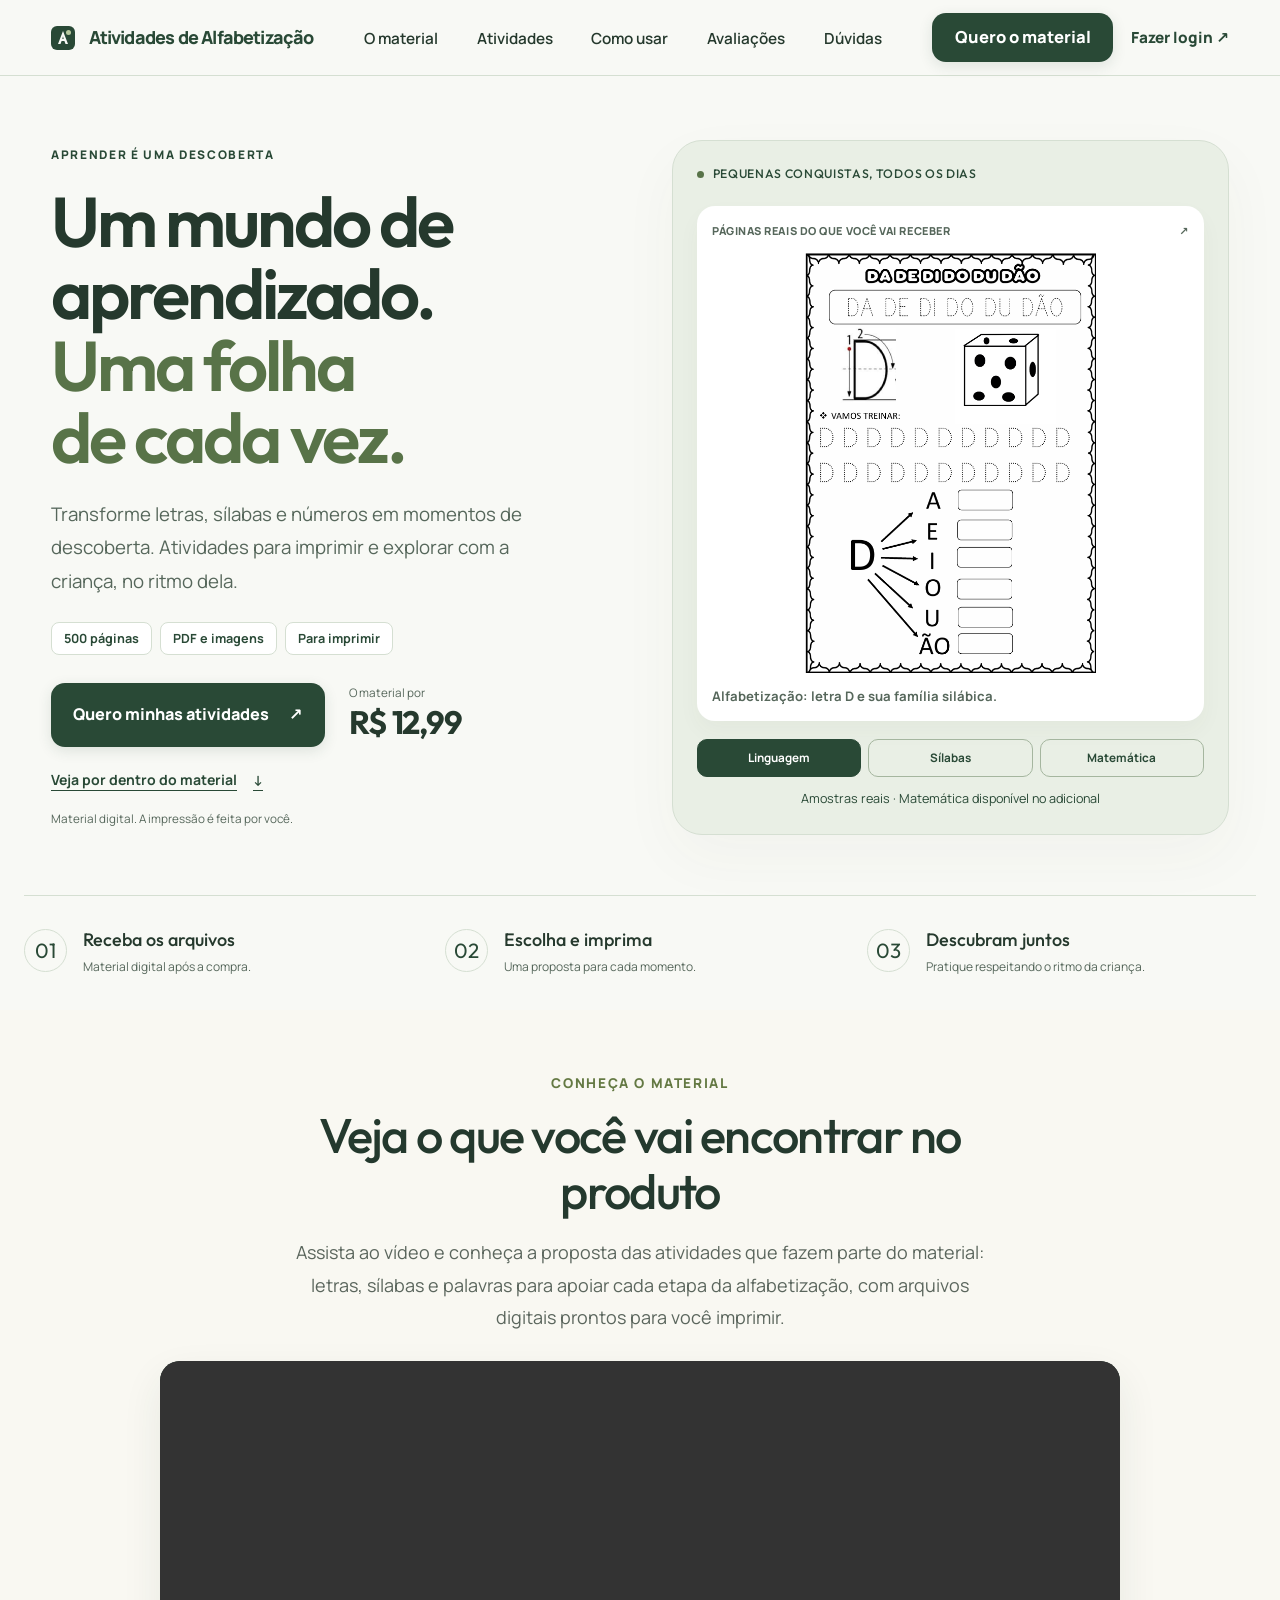
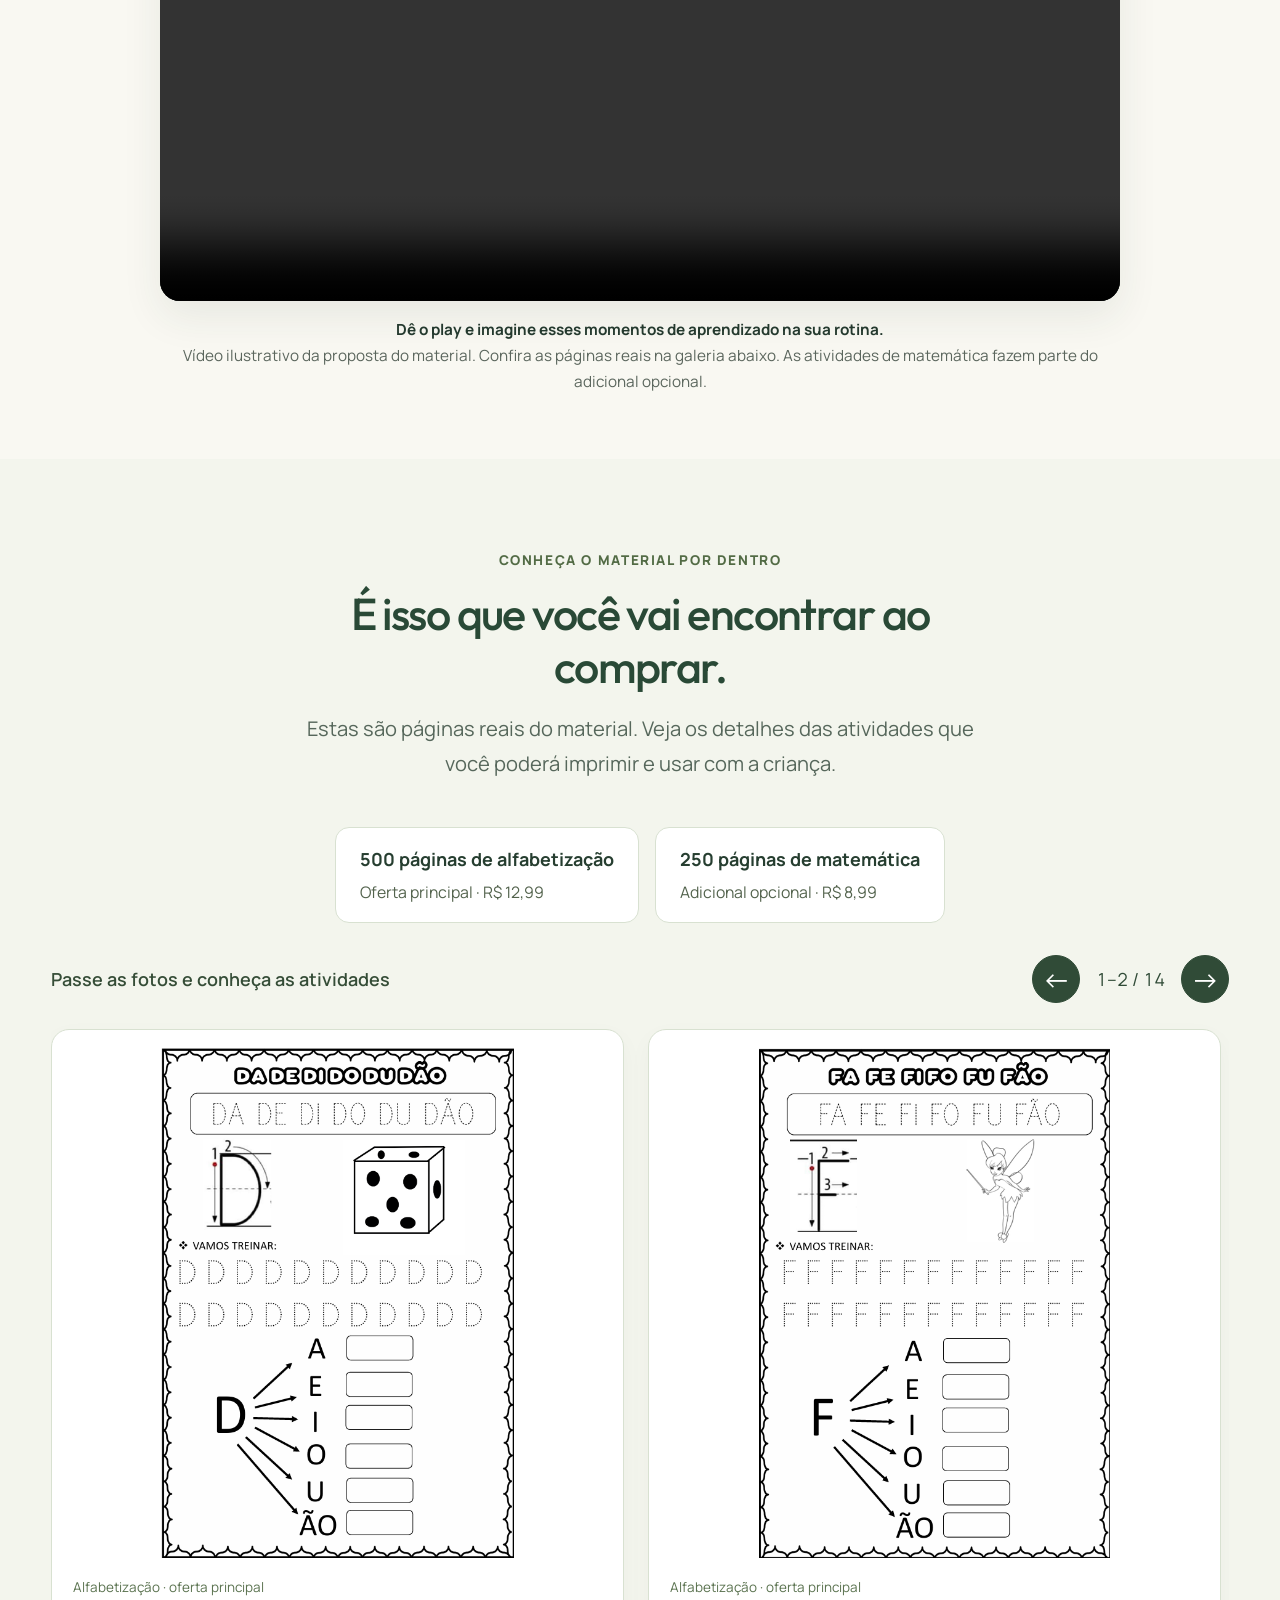
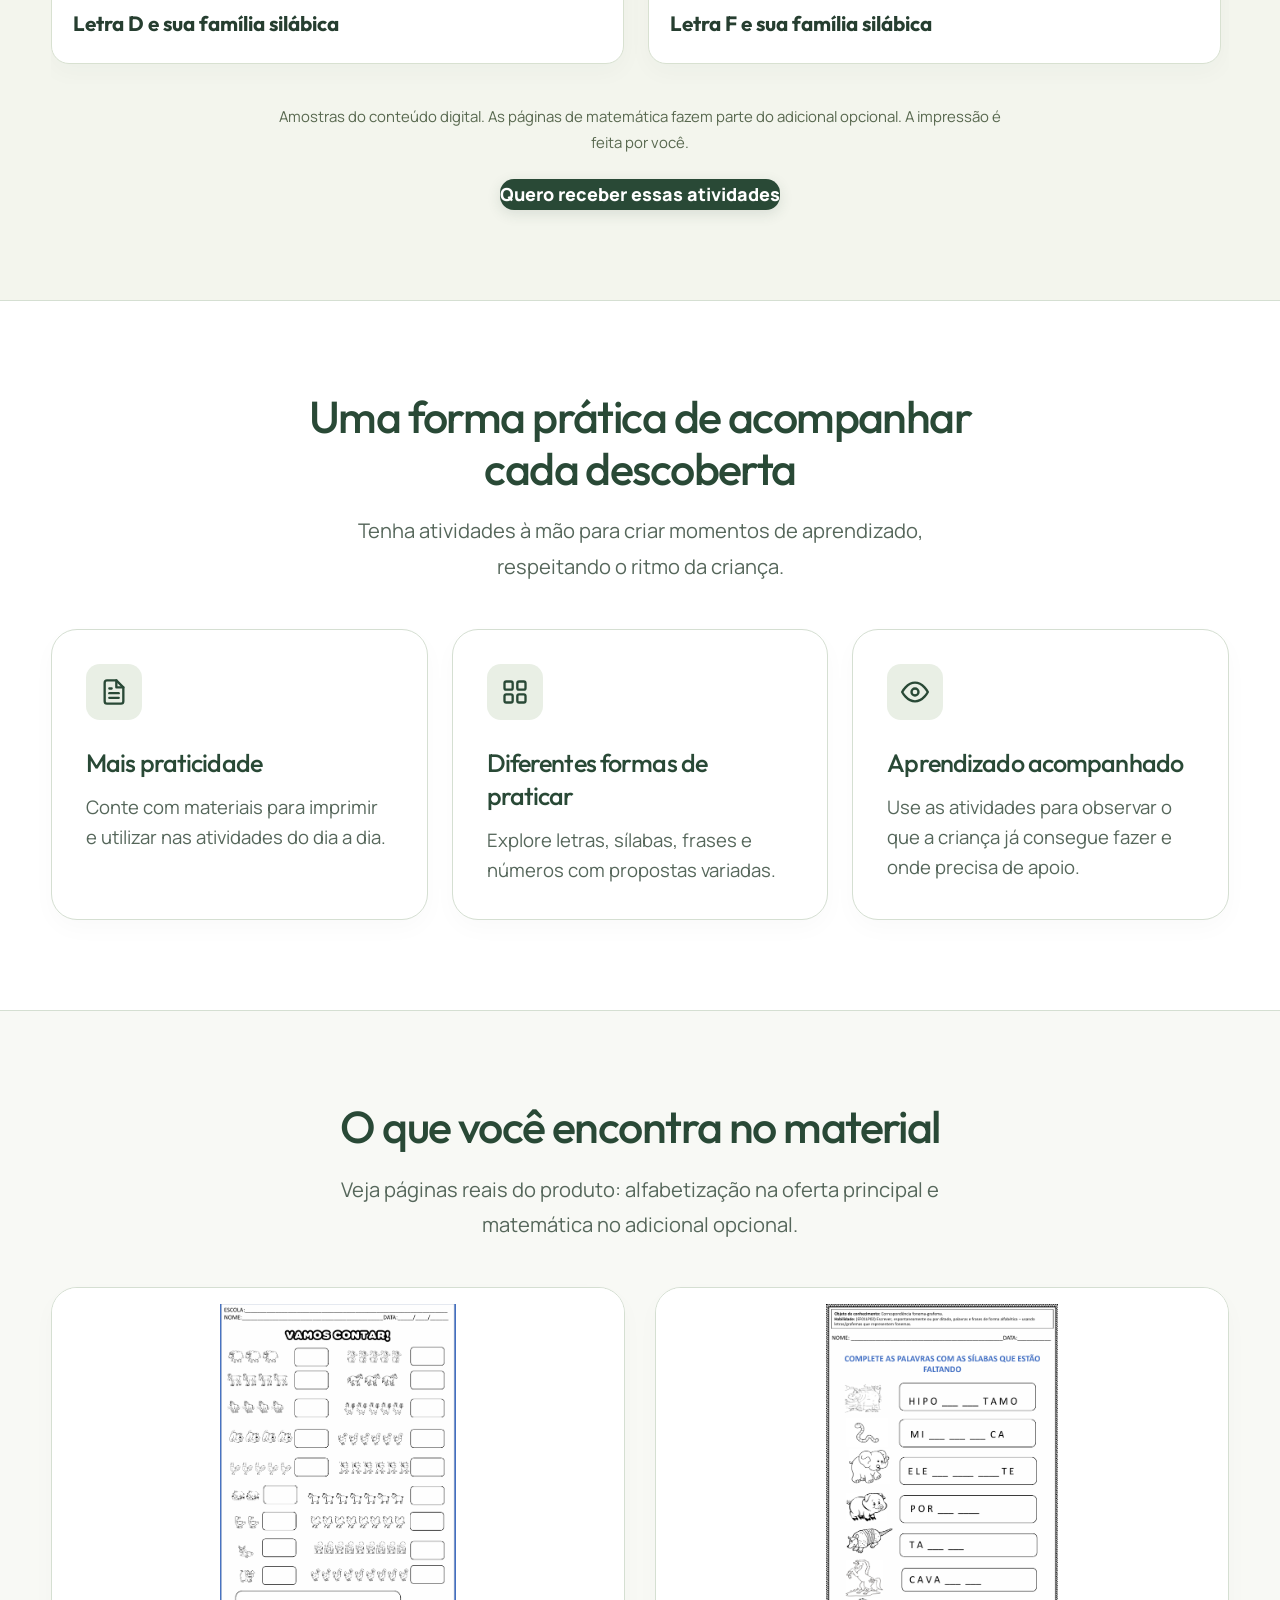
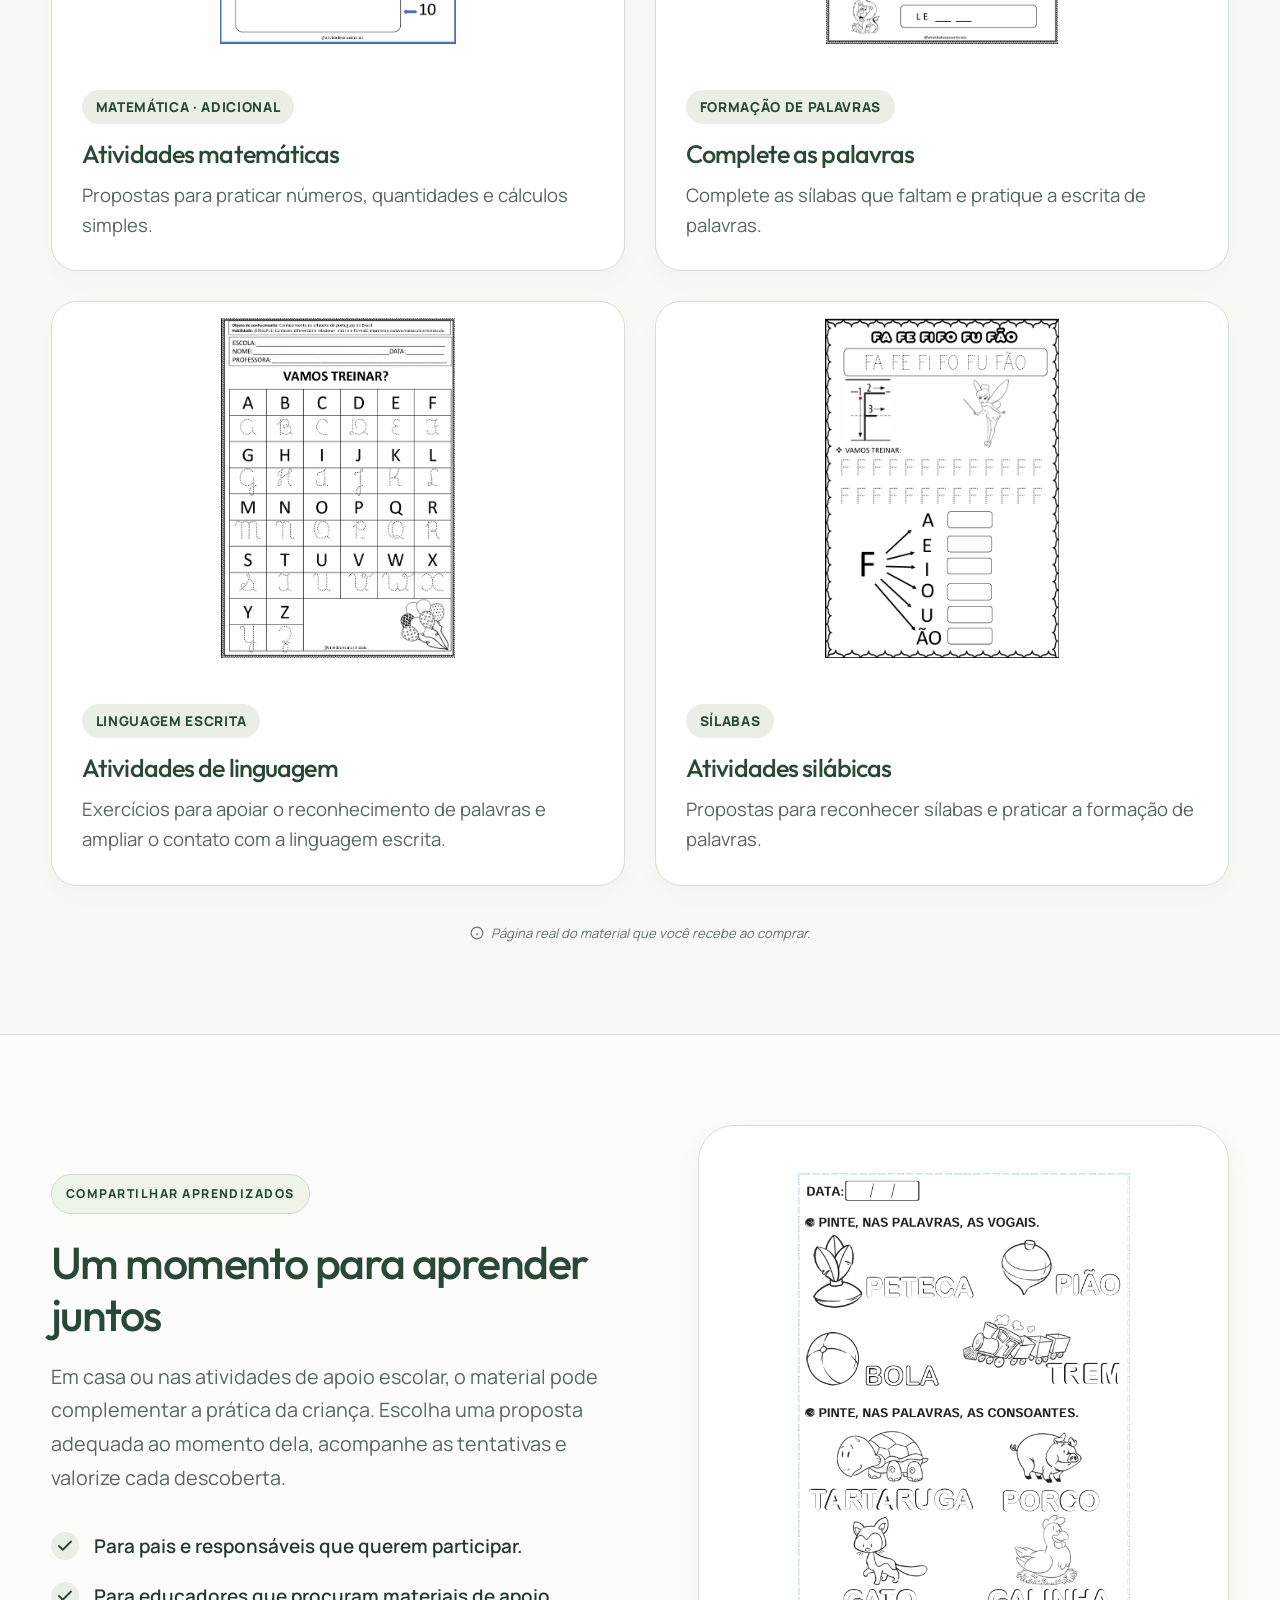
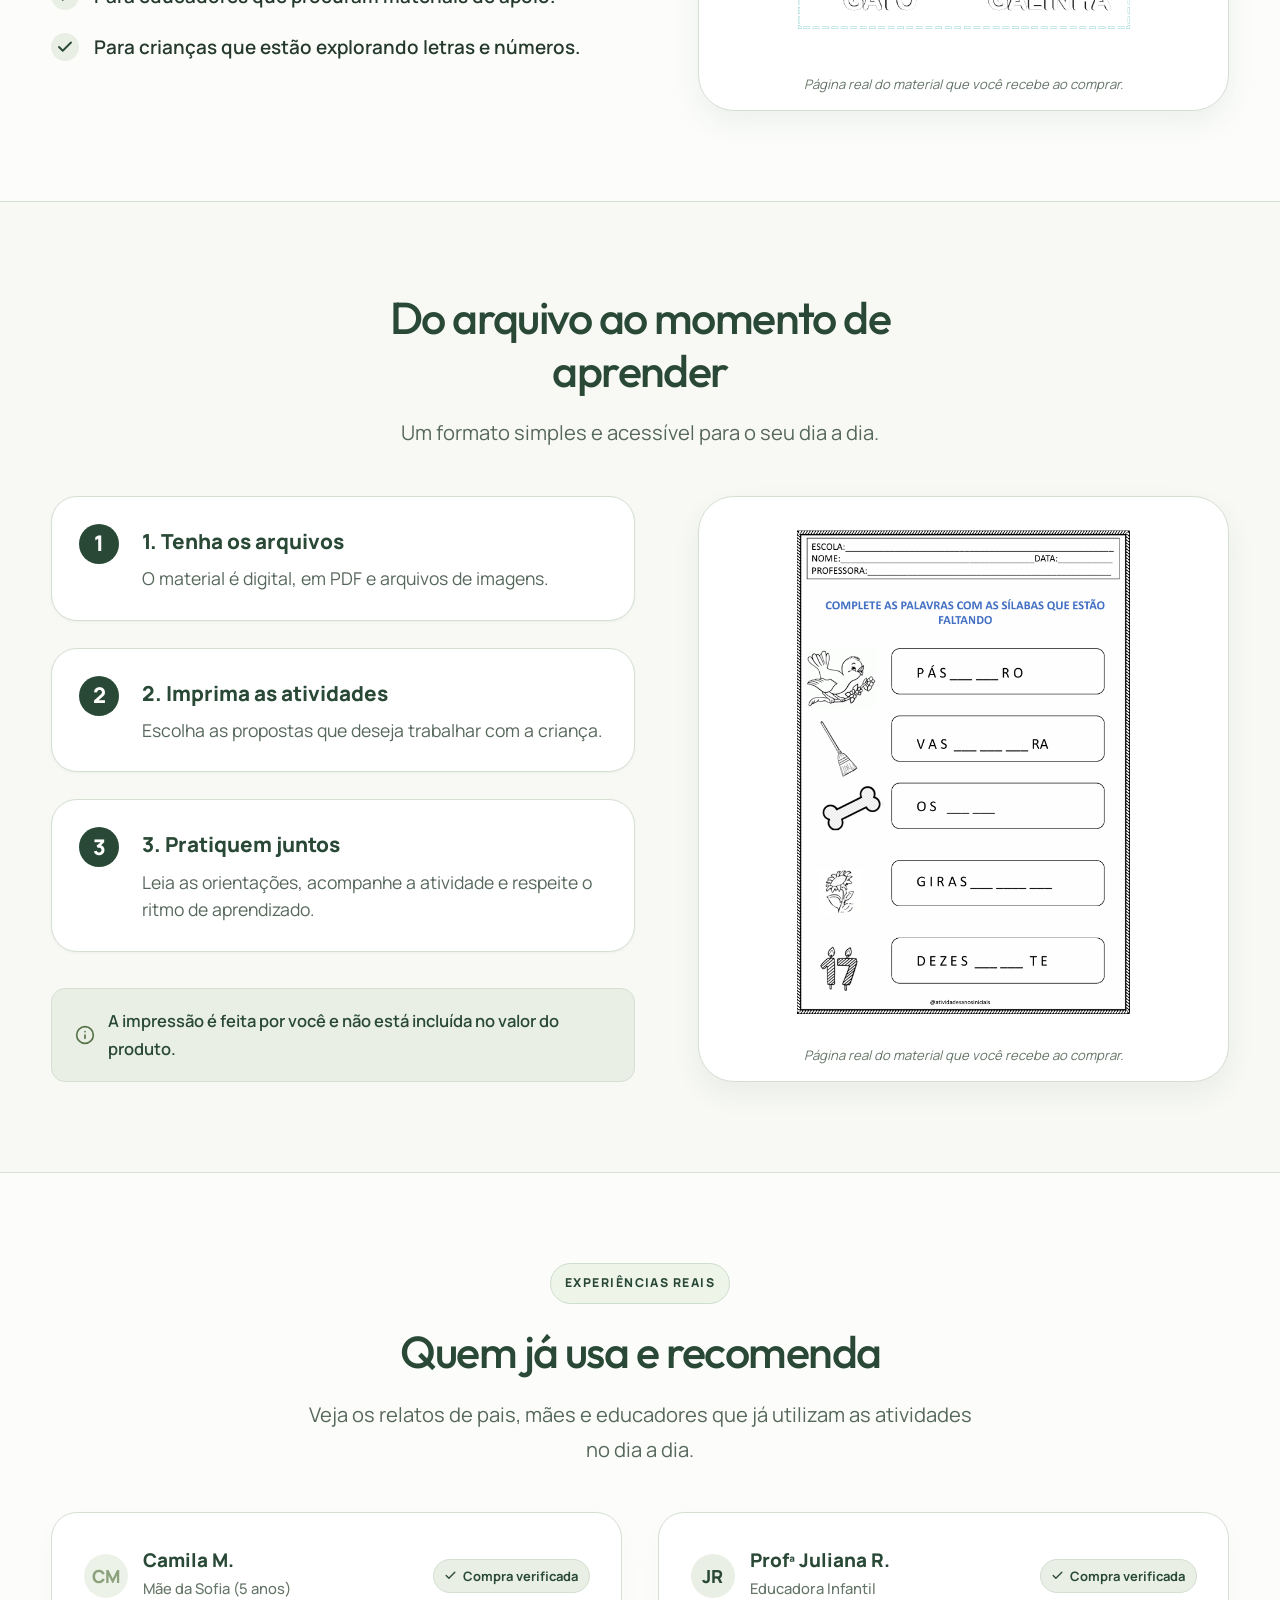
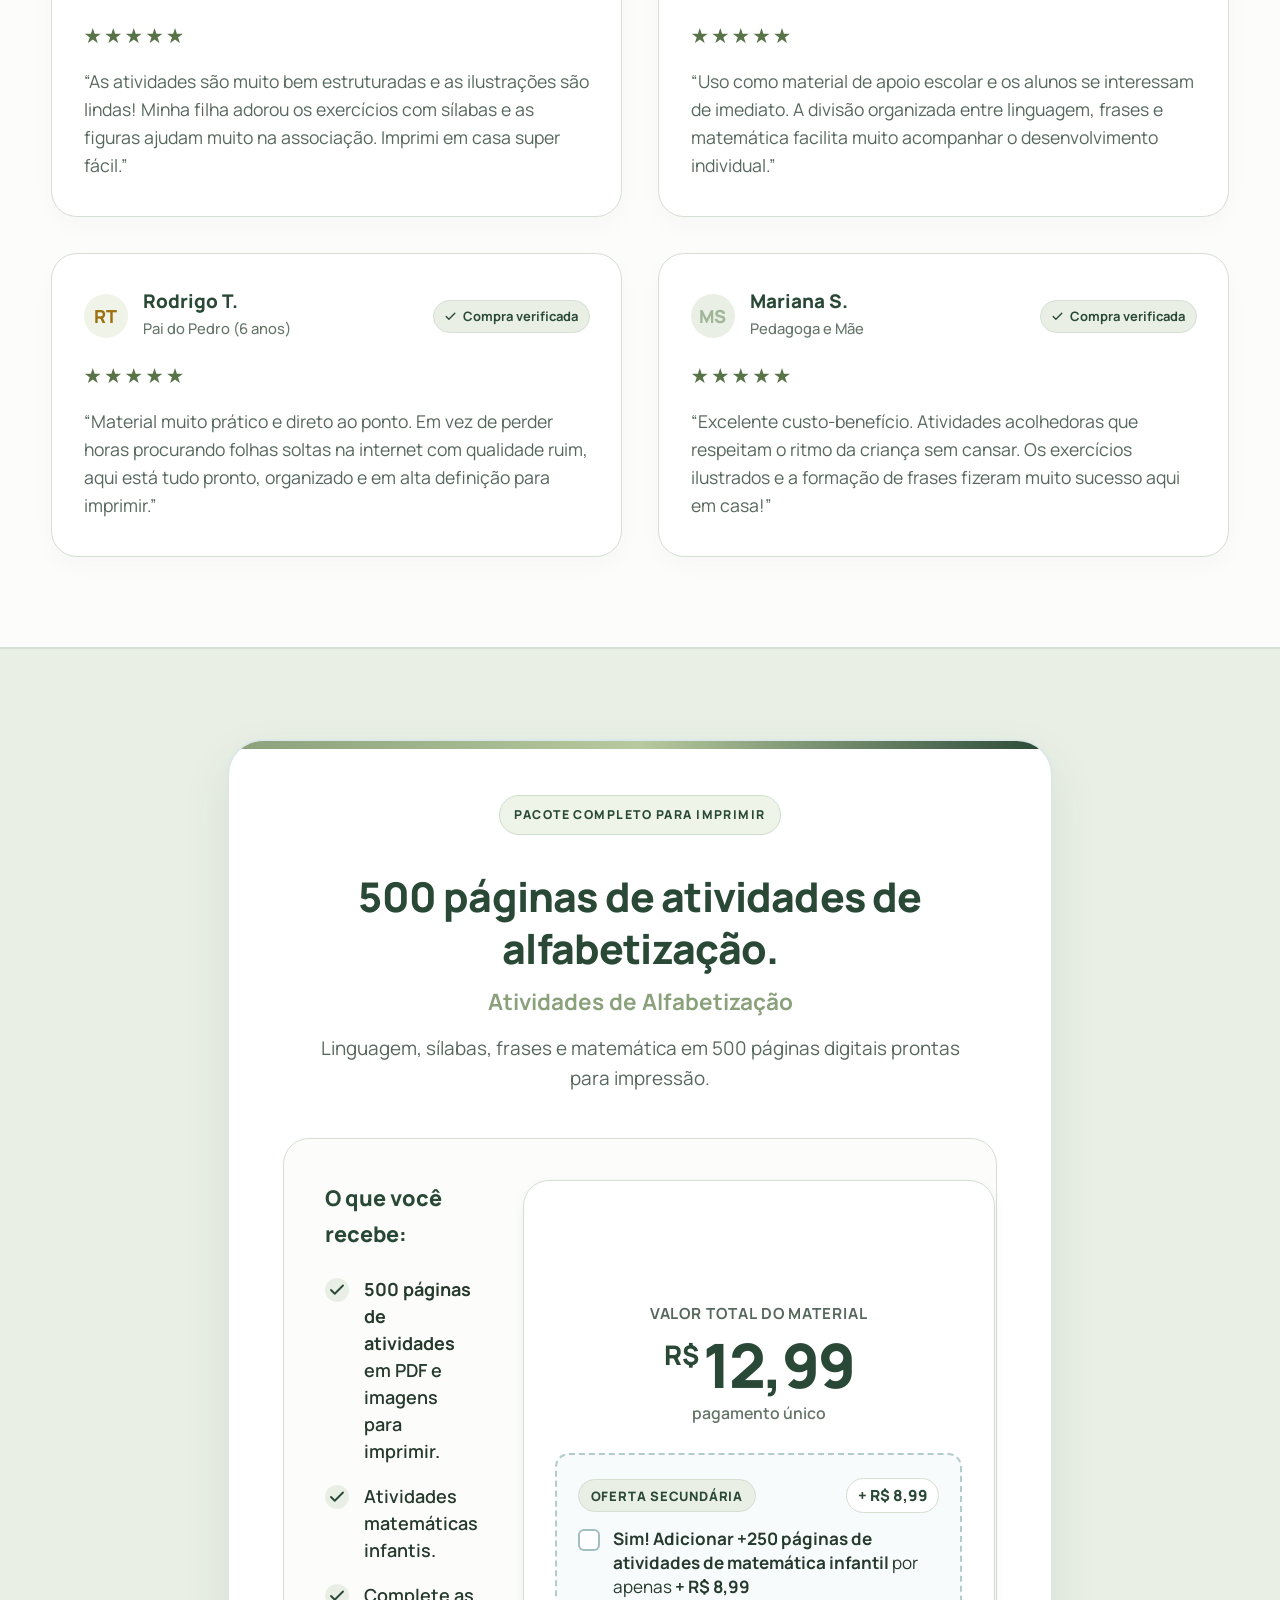
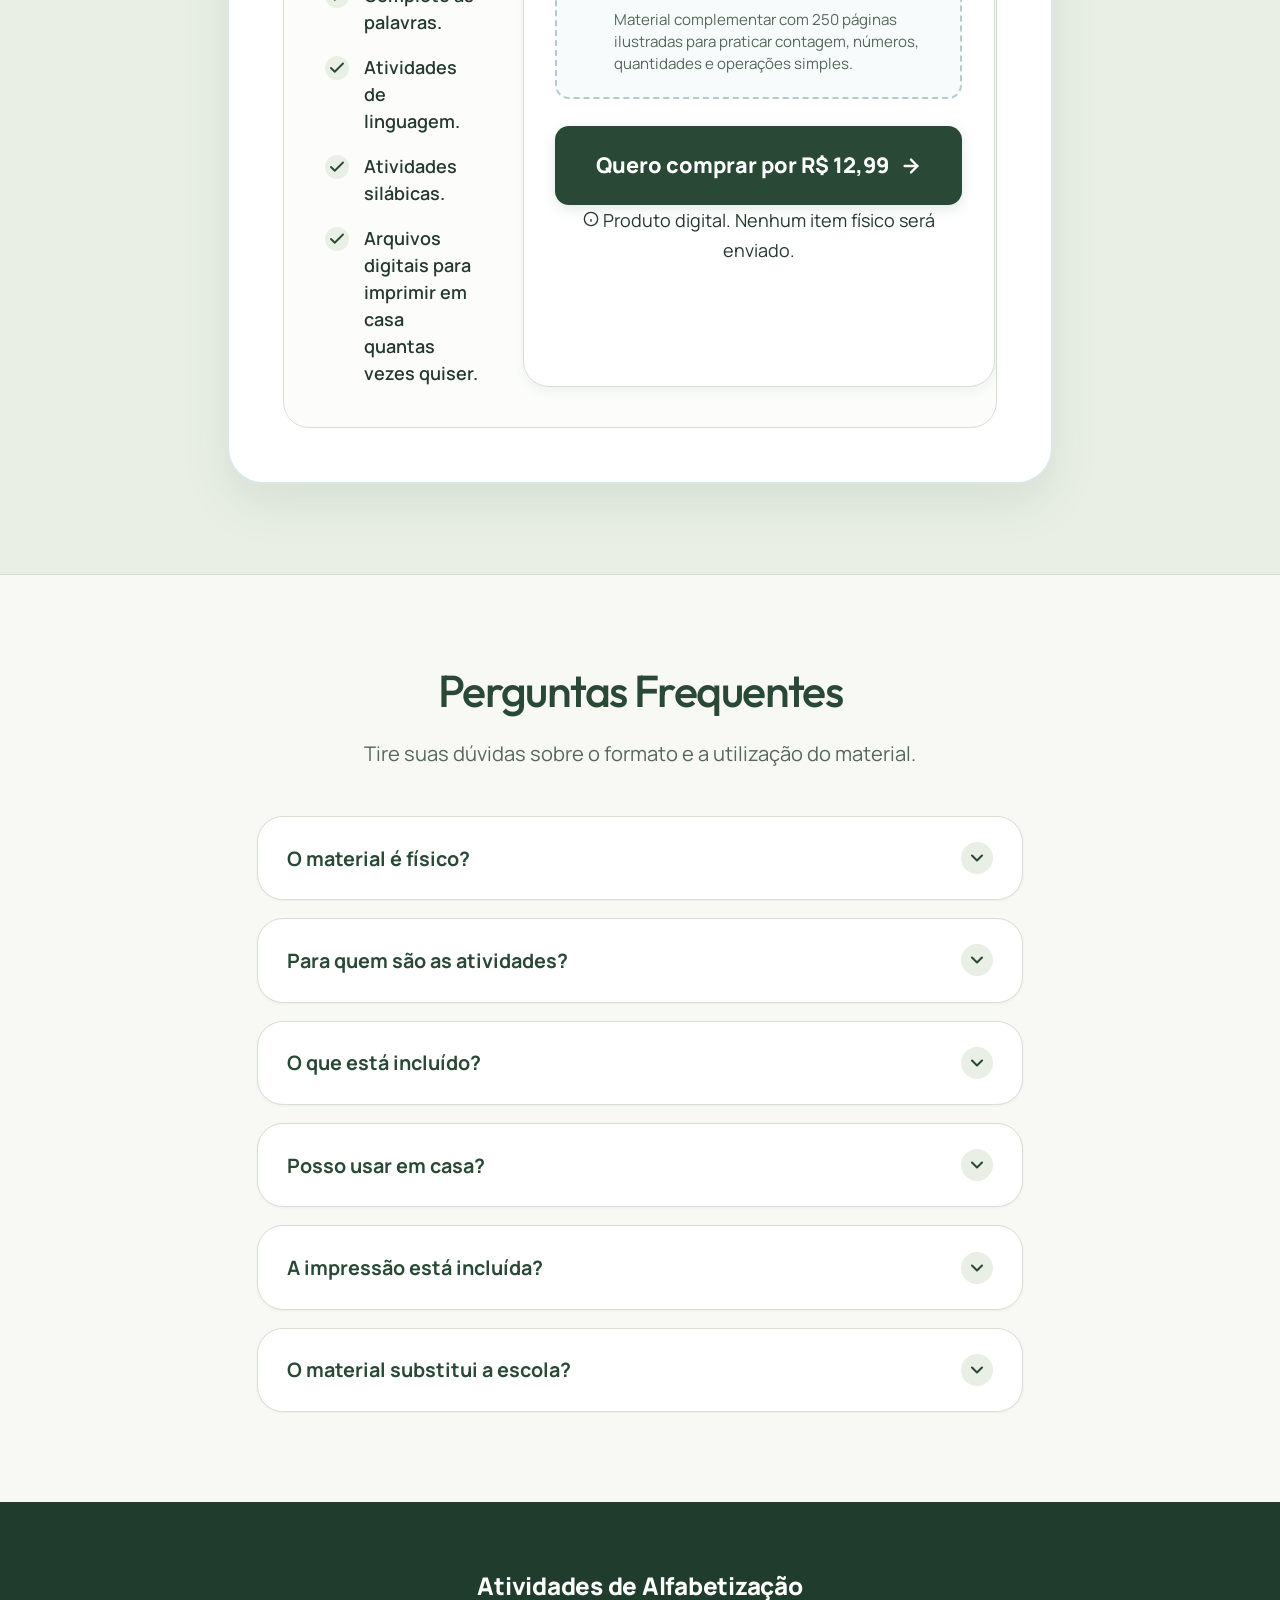
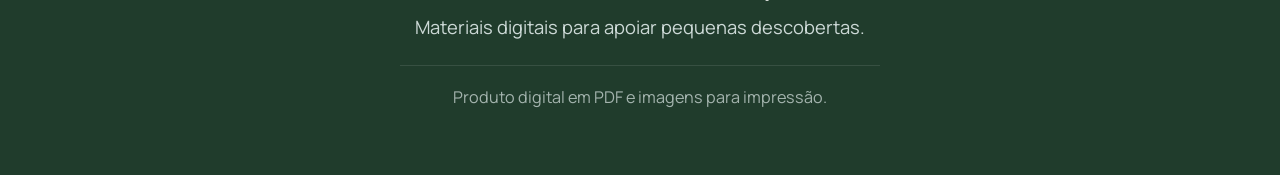
==== commit 2ce2de3b: "Substitui video de apresentacao pelo novo video e configura primeiro quadro" ====
--- a/index.html
+++ b/index.html
@@ -106,8 +106,8 @@
           <p>Assista ao vídeo e conheça a proposta das atividades que fazem parte do material: letras, sílabas e palavras para apoiar cada etapa da alfabetização, com arquivos digitais prontos para você imprimir.</p>
         </div>
         <figure>
-          <video controls playsinline preload="none" poster="videos/capa-material.jpg" aria-label="Vídeo de apresentação das atividades de alfabetização" aria-describedby="video-material-description" width="1920" height="1080">
-            <source src="videos/apresentacao-material.mp4" type="video/mp4">
+          <video controls playsinline preload="metadata" aria-label="Vídeo de apresentação das atividades de alfabetização" aria-describedby="video-material-description" width="1920" height="1080">
+            <source src="videos/transforming-classroom.mp4#t=0.001" type="video/mp4">
             Seu navegador não suporta a reprodução deste vídeo.
           </video>
           <figcaption id="video-material-description"><strong>Dê o play e imagine esses momentos de aprendizado na sua rotina.</strong>Vídeo ilustrativo da proposta do material. Confira as páginas reais na galeria abaixo. As atividades de matemática fazem parte do adicional opcional.</figcaption>
